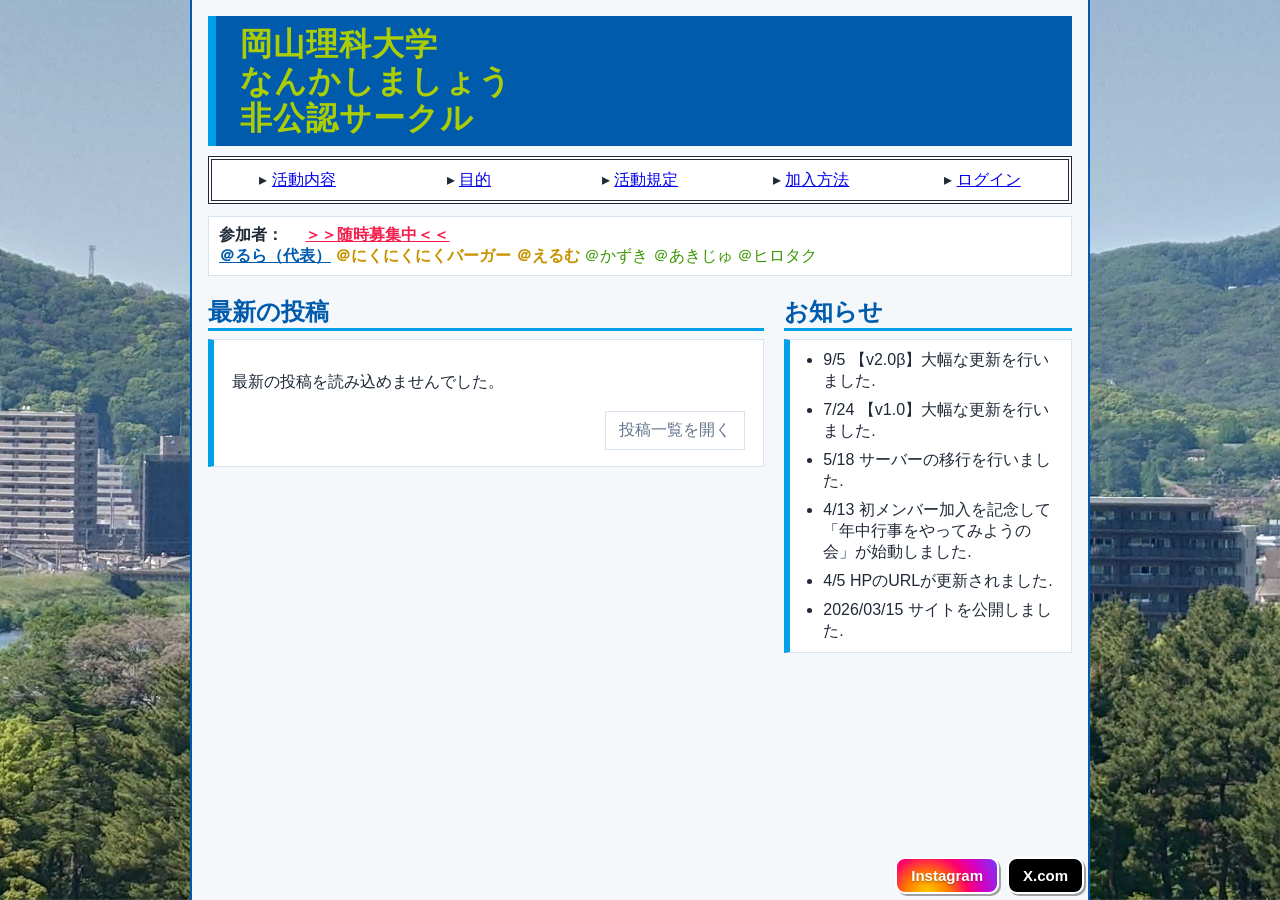
==== index.html @ 8752d9dc "v2.0" ====
<!DOCTYPE html>
<html lang="ja">
<head>
  <meta charset="UTF-8">

  <link rel="stylesheet" href="css/main.css">
  <link rel="canonical" href="https://ousmuc.motti-web.com/">

  <meta
    name="viewport"
    content="width=device-width, initial-scale=1.0"
  >

  <title>岡山理科大学なんかしましょうサークル(MUC)</title>

  <link
    rel="icon"
    href="./image/ogp.png"
    type="image/png"
  >

  <meta
    property="og:title"
    content="岡山理科大学なんかしましょうサークル(MUC)"
  >
  <meta
    property="og:description"
    content="MUCの公式HP"
  >
  <meta
    property="og:type"
    content="website"
  >
  <meta
    property="og:site_name"
    content="MUC"
  >
  <meta
    property="og:url"
    content="https://ousmuc.motti-web.com/"
  >
  <meta
    property="og:image"
    content="https://ousmuc.motti-web.com/image/ogp.png"
  >

  <meta
    name="twitter:card"
    content="summary_large_image"
  >
  <meta
    name="twitter:title"
    content="岡山理科大学なんかしましょうサークル(MUC)"
  >
  <meta
    name="twitter:description"
    content="MUCの公式HP"
  >
  <meta
    name="twitter:image"
    content="https://ousmuc.motti-web.com/image/ogp.png"
  >
</head>

<body class="loading">
  <div id="loading-screen">
    読み込み中...
  </div>

  <div class="site-wrapper">
    <div class="mbody">
      <h1>
        岡山理科大学<br>
        なんかしましょう<br>
        非公認サークル
      </h1>
    </div>

    <div class="under-title">
      <nav class="header-content">
        <ul class="header-menu">
          <li><a href="./pages/act_menu.php">活動内容</a></li>
          <li><a href="./pages/purpose.html">目的</a></li>
          <li><a href="./pages/regulations.html">活動規定</a></li>
          <li><a href="./pages/join.html">加入方法</a></li>
          <li><a href="./pages/login.php">ログイン</a></li>
        </ul>
      </nav>

      <div class="member-row">
        <b>参加者：</b>

        <a
          href="./pages/join.html"
          class="blink-link"
        >
          ＞＞随時募集中＜＜
        </a>

        <br>

        <a
          href="https://x.com/ous_nannkasy0"
          class="representative"
          target="_blank"
          rel="noopener noreferrer"
        >
          ＠るら（代表）
        </a>

        <span class="officer">
          ＠にくにくにくバーガー
        </span>

        <span class="officer">
          ＠えるむ
        </span>

        <span class="member">
          ＠かずき
        </span>

        <span class="member">
          ＠あきじゅ
        </span>

        <span class="member">
          ＠ヒロタク
        </span>
      </div>
    </div>

    <div class="home-panels">
      <section class="home-panel latest-post">
        <h2>最新の投稿</h2>

        <!-- APIから最新投稿を全文取得して、ここへ表示する -->
        <div id="latest-post-container">
          <div class="latest-post-card">
            <p>最新の投稿を読み込んでいます。</p>
          </div>
        </div>
      </section>

      <section class="home-panel home-news">
        <h2>お知らせ</h2>

        <div class="newsbox">
          <ul>
            <li>9/5 【v2.0β】大幅な更新を行いました.</li>
            <li>7/24 【v1.0】大幅な更新を行いました.</li>
            <li>5/18 サーバーの移行を行いました.</li>
            <li>4/13 初メンバー加入を記念して「年中行事をやってみようの会」が始動しました.</li>
            <li>4/5 HPのURLが更新されました.</li>
            <li>2026/03/15 サイトを公開しました.</li>
          </ul>
        </div>
      </section>
    </div>
  </div>

  <div class="link-wrapper">
    <a
      class="insta-link"
      href="https://www.instagram.com/ous_muc"
      target="_blank"
      rel="noopener noreferrer"
    >
      Instagram
    </a>

    <a
      class="x-link"
      href="https://x.com/ous_nannkasy0"
      target="_blank"
      rel="noopener noreferrer"
    >
      X.com
    </a>
  </div>

  <script>
    "use strict";

    /**
     * JavaScriptで文字列をHTMLへ埋め込む際に、
     * タグとして実行されない安全な文字列へ変換する。
     */
    function escapeHtml(value) {
      const element = document.createElement("div");
      element.textContent = String(value);

      return element.innerHTML;
    }

    /**
     * X公式スクリプトを読み込み、
     * 本文中のX投稿URLから作られた領域を埋め込み表示へ変換する。
     */
    function ensureXWidgets() {
      const existingScript =
        document.getElementById("twitter-wjs");

      if (existingScript) {
        renderXPosts();
        return;
      }

      const script = document.createElement("script");
      script.id = "twitter-wjs";
      script.src = "https://platform.x.com/widgets.js";
      script.async = true;
      script.onload = function () {
        renderXPosts();
      };

      document.head.appendChild(script);
    }

    function renderXPosts(attempt = 0) {
      if (
        !window.twttr ||
        !window.twttr.widgets ||
        !window.twttr.widgets.createTweet
      ) {
        if (attempt < 100) {
          window.setTimeout(function () {
            renderXPosts(attempt + 1);
          }, 100);
        }

        return;
      }

      const containers =
        document.querySelectorAll(
          ".x-post-embed[data-x-post-id]"
        );

      containers.forEach(function (container) {
        if (container.dataset.xLoaded === "true") {
          return;
        }

        container.dataset.xLoaded = "true";

        window.twttr.widgets.createTweet(
          container.dataset.xPostId,
          container,
          {
            align: "center",
            dnt: true,
            theme: "light",
            conversation: "none"
          }
        ).then(function (element) {
          if (!element) {
            container.dataset.xLoaded = "false";
            return;
          }

          const fallback =
            container.querySelector(
              ".x-embed-fallback"
            );

          if (fallback) {
            fallback.remove();
          }
        }).catch(function (error) {
          container.dataset.xLoaded = "false";

          console.error(
            "X投稿の埋め込みに失敗しました。",
            error
          );
        });
      });
    }

    /**
     * PHP APIから最新投稿を取得する。
     * 本文は省略せず、投稿内容を最初からすべて表示する。
     */
    async function loadLatestPost() {
      const container =
        document.getElementById(
          "latest-post-container"
        );

      try {
        const response = await fetch(
          "./api/latest_post.php",
          {
            headers: {
              "Accept": "application/json"
            },
            cache: "no-store"
          }
        );

        if (!response.ok) {
          throw new Error(
            "最新投稿の取得に失敗しました。"
          );
        }

        const data = await response.json();

        if (!data.post) {
          container.innerHTML = `
            <div class="latest-post-card">
              <p>投稿はまだありません。</p>

              <div class="latest-post-actions">
                <a
                  class="all-posts-link"
                  href="./pages/posts.php"
                >
                  他の投稿も確認する
                </a>
              </div>
            </div>
          `;

          return;
        }

        const post = data.post;
        const postId = Number(post.id);

        if (!Number.isInteger(postId)) {
          throw new Error(
            "投稿IDが正しくありません。"
          );
        }

        container.innerHTML = `
          <article class="latest-post-card">
            <h3>${escapeHtml(post.title)}</h3>

            <p class="latest-post-date">
              投稿日：${escapeHtml(post.created_at)}
            </p>

            <div class="latest-post-body">
              ${post.body_html}
            </div>

            ${post.attachments_html || ""}

            <div class="latest-post-actions">
              <a
                class="post-detail-link"
                href="./pages/post.php?id=${postId}"
              >
                個別ページを開く
              </a>

              <a
                class="all-posts-link"
                href="./pages/posts.php"
              >
                他の投稿も確認する
              </a>
            </div>
          </article>
        `;

        if (post.contains_x_post) {
          ensureXWidgets();
        }
      } catch (error) {
        console.error(error);

        container.innerHTML = `
          <div class="latest-post-card">
            <p>
              最新の投稿を読み込めませんでした。
            </p>

            <div class="latest-post-actions">
              <a
                class="all-posts-link"
                href="./pages/posts.php"
              >
                投稿一覧を開く
              </a>
            </div>
          </div>
        `;
      }
    }

    function finishLoading() {
      document.body.classList.remove("loading");
      document.body.classList.add("loaded");
    }

    if (document.readyState === "loading") {
      document.addEventListener(
        "DOMContentLoaded",
        function () {
          finishLoading();
          loadLatestPost();
        },
        { once: true }
      );
    } else {
      finishLoading();
      loadLatestPost();
    }

    // 外部通信が遅い場合も、ページ本体は必ず表示する。
    window.setTimeout(finishLoading, 3000);
  </script>
</body>
</html>
---- css/main.css ----
/* ===== MUC 共通スタイル ===== */
@import url("https://fonts.googleapis.com/css2?family=Noto+Sans+JP:wght@600;700&display=swap");

@font-face {
  font-family: "DOT";
  src: url("../font/DotGothic16-Regular.ttf") format("truetype");
}

:root {
  --site-width: 900px;
  --site-min-width: 320px;
  --blue: #005bac;
  --cyan: #00a0e9;
  --lime: #aacd05;
  --officer-yellow: #c79200;
  --text: #1f2937;
  --muted: #64748b;
  --page: #f4f8fb;
  --panel: #ffffff;
  --line: #d7e3ef;
  --line-blue: #b9d7ef;
  --danger: #c62828;
  --danger-light: #f41f4d;
  --post-title-font: "Noto Sans JP", "Hiragino Kaku Gothic ProN", "Yu Gothic", Meiryo, sans-serif;
}

html { overflow-y: scroll; }

body {
  min-height: 100vh;
  margin: 0;
  color: var(--text);
  font-family: "DOT", sans-serif;
  position: relative;
}

body::before {
  content: "";
  position: fixed;
  inset: 0;
  z-index: -1;
  background: url("../image/bg_image.jpg") center / cover no-repeat;
}

/* ===== 基本レイアウト ===== */
.site-wrapper {
  width: min(100%, var(--site-width));
  min-height: 100vh;
  margin: 0 auto;
  padding: 16px;
  box-sizing: border-box;
  background: var(--page);
  border-inline: 2px solid var(--blue);
}

.mbody {
  width: 100%;
  padding: 10px 24px;
  box-sizing: border-box;
  color: var(--lime);
  background: var(--blue);
  border-left: 8px solid var(--cyan);
}

.mbody h1 {
  margin: 0;
  font-family: "Yu Gothic", "Hiragino Kaku Gothic ProN", sans-serif;
  font-weight: 700;
  letter-spacing: 1px;
  line-height: 1.15;
}

/* ===== 読み込み画面 ===== */
#loading-screen {
  position: fixed;
  inset: 0;
  z-index: 9999;
  display: flex;
  align-items: center;
  justify-content: center;
  color: var(--blue);
  background: var(--page);
  font-size: 24px;
}

body.loaded #loading-screen {
  opacity: 0;
  visibility: hidden;
  transition: opacity 0.4s ease, visibility 0.4s ease;
}

/* ===== ナビゲーション ===== */
.header-content {
  width: 100%;
  margin-top: 10px;
  box-sizing: border-box;
  background: var(--panel);
  border: 4px double;
}

.header-menu {
  display: grid;
  grid-template-columns: repeat(auto-fit, minmax(105px, 1fr));
  align-items: center;
  margin: 0;
  padding: 6px 0;
  list-style: none;
}

.header-menu li {
  min-width: 0;
  margin: 0;
  padding: 4px 6px;
  text-align: center;
  white-space: nowrap;
}

.header-menu li::before { content: "▸ "; }

.header-menu a {
  display: inline-block;
  line-height: 1.2;
  white-space: nowrap;
}

/* ===== 参加者欄 ===== */
.member-row {
  width: 100%;
  margin-top: 12px;
  padding: 8px 10px;
  box-sizing: border-box;
  background: var(--panel);
  border: 1px solid var(--line);
}

.member-row b { margin-right: 8px; }

.representative,
.officer,
.member { display: inline-block; }

.representative {
  color: var(--blue);
  font-weight: 700;
}

.officer {
  color: var(--officer-yellow);
  font-weight: 700;
}

.member { color: #3a9700; }

@keyframes blink {
  50% { opacity: 0.35; }
}

.blink-link {
  margin-left: 10px;
  color: var(--danger-light);
  font-weight: 700;
  animation: blink 1.2s infinite;
}

/* ===== お知らせ・本文枠 ===== */
.top-news {
  display: flex;
  align-items: flex-start;
  flex-wrap: wrap;
  gap: 30px;
}

.news {
  flex: 1;
  max-width: 360px;
}

.news h2,
.login-area h2,
.post-create-area h2,
.public-post h2 {
  margin-bottom: 6px;
  color: var(--blue);
  border-bottom: 3px solid var(--cyan);
}

.newsbox,
.sentence,
.admin-post-card {
  box-sizing: border-box;
  background: var(--panel);
  border: 1px solid var(--line);
  border-left: 6px solid var(--cyan);
}

.newsbox {
  max-height: 160px;
  margin-top: 0;
  padding: 10px;
  overflow-y: auto;
}

.sentence {
  display: block;
  margin-top: 8px;
  padding: 10px 14px;
  font-style: normal;
}

details {
  width: 100%;
  margin-top: 14px;
}

details summary {
  padding: 8px 12px;
  box-sizing: border-box;
  color: #ffffff;
  background: var(--blue);
  border-left: 8px solid var(--cyan);
  font-size: 20px;
  font-weight: 700;
  cursor: pointer;
}

details p,
details li,
details a {
  font-size: 16px;
  font-weight: 400;
}

.small { font-size: 12px; }
.normal { font-size: 16px; }
.big { font-size: 24px; }

/* ===== 画面右下リンク ===== */
.fixed-wrapper,
.link-wrapper {
  position: fixed;
  left: 50%;
  bottom: calc(6px + env(safe-area-inset-bottom));
  z-index: 1000;
  display: flex;
  justify-content: flex-end;
  gap: 8px;
  width: min(100%, var(--site-width));
  padding-inline: 6px;
  box-sizing: border-box;
  transform: translateX(-50%);
  pointer-events: none;
}

.x-link,
.insta-link {
  padding: 8px 14px;
  border-radius: 10px;
  font-family: "Yu Gothic", "Hiragino Kaku Gothic ProN", sans-serif;
  font-size: 15px;
  font-weight: 700;
  text-decoration: none;
  box-shadow: 2px 2px 0 rgb(0 0 0 / 35%);
  pointer-events: auto;
}

.x-link {
  color: #ffffff;
  background: #000000;
  border: 2px solid #ffffff;
}

.insta-link {
  color: #ffffff;
  background:
    radial-gradient(
      circle at 30% 110%,
      #ffd600 0%,
      #ff7a00 28%,
      #ff0169 52%,
      #d300c5 72%,
      #7638fa 100%
    );
  border: 2px solid #ffffff;
  text-shadow: 0 1px 2px rgb(0 0 0 / 35%);
}

.insta-link:hover {
  filter: brightness(1.08);
}

/* ===== ログイン・入力欄 ===== */
.login-area {
  width: 100%;
  max-width: 520px;
  margin: 20px auto 0;
}

.login-form {
  width: 100%;
  margin-top: 18px;
}

.login-field,
.admin-form-field {
  width: 100%;
  margin-bottom: 18px;
}

.login-field label,
.admin-form-field label {
  display: block;
  margin-bottom: 6px;
  color: var(--blue);
  font-size: 16px;
  font-weight: 700;
}

.login-field input,
.admin-form-field input,
.admin-form-field textarea {
  display: block;
  width: 100%;
  padding: 10px 12px;
  box-sizing: border-box;
  color: var(--text);
  background: var(--panel);
  border: 2px solid var(--line-blue);
  border-radius: 3px;
  font-family: "DOT", sans-serif;
  font-size: 16px;
}

.admin-attachment-field input[type="file"] {
  padding: 8px;
  cursor: pointer;
}

.upload-help {
  margin: 7px 0 0;
  color: var(--muted);
  font-size: 13px;
  line-height: 1.6;
}

.login-field input:focus,
.admin-form-field input:focus,
.admin-form-field textarea:focus {
  border-color: var(--cyan);
  outline: 2px solid rgb(0 160 233 / 20%);
}

.admin-form-field textarea {
  min-height: 240px;
  line-height: 1.7;
  resize: vertical;
}

.post-rich-editor.ql-container {
  min-height: 280px;
  color: var(--text);
  background: var(--panel);
  border-color: var(--line-blue);
  font-family: "Yu Gothic", "Hiragino Kaku Gothic ProN", Meiryo, sans-serif;
  font-size: 16px;
}

.post-rich-editor .ql-editor {
  min-height: 280px;
  line-height: 1.75;
}

.post-rich-editor .ql-editor:not(.ql-blank)::before {
  display: none !important;
  content: none !important;
}

.post-rich-editor .ql-editor img {
  display: block;
  max-width: min(100%, 720px);
  max-height: 560px;
  margin: 14px auto;
  object-fit: contain;
}

.admin-post-form .ql-toolbar.ql-snow {
  background: #f8fbfe;
  border-color: var(--line-blue);
}

.admin-post-form .ql-toolbar.ql-snow + .ql-container.ql-snow {
  border-top: 0;
}

.rich-editor-fallback-hidden {
  display: none !important;
}

.inline-image-file-input {
  display: none !important;
}

.rich-editor-help { display: none; }
.rich-editor-help.is-active { display: block; }

.post-type-field {
  min-width: 0;
  padding: 0;
  border: 0;
}

.post-type-field legend {
  margin-bottom: 7px;
  color: var(--blue);
  font-size: 16px;
  font-weight: 700;
}

.post-type-options {
  display: grid;
  grid-template-columns: repeat(2, minmax(0, 1fr));
  gap: 10px;
}

.post-type-option {
  display: flex;
  align-items: flex-start;
  gap: 9px;
  padding: 11px 12px;
  box-sizing: border-box;
  background: var(--panel);
  border: 1px solid var(--line-blue);
  cursor: pointer;
}

.post-type-option:focus-within {
  border-color: var(--cyan);
  outline: 2px solid rgb(0 160 233 / 20%);
}

.post-type-option:has(input:checked) {
  background: #eef8ff;
  border-color: var(--cyan);
}

.post-type-option input[type="radio"] {
  display: inline-block;
  flex: 0 0 auto;
  width: auto;
  margin: 4px 0 0;
  padding: 0;
  border: 0;
  outline: none;
}

.post-type-option span,
.post-type-option small {
  display: block;
}

.post-type-option small {
  margin-top: 3px;
  color: var(--muted);
  font-size: 12px;
}

.login-error {
  padding: 8px 12px;
  box-sizing: border-box;
  color: #b00020;
  background: #fff0f3;
  border: 1px solid var(--danger-light);
  border-left: 6px solid var(--danger-light);
}

/* ===== 共通ボタン ===== */
.login-button,
.post-submit-button,
.delete-button,
.logout-button {
  border: 0;
  font-family: "DOT", sans-serif;
  font-weight: 700;
  cursor: pointer;
}

.login-button,
.post-submit-button {
  display: block;
  width: 100%;
  padding: 11px 16px;
  color: #ffffff;
  background: var(--blue);
  border-left: 8px solid var(--cyan);
  font-size: 18px;
}

.login-button:hover,
.post-submit-button:hover { background: #004a8f; }

.login-button:active,
.post-submit-button:active { transform: translateY(1px); }

/* ===== 管理画面・投稿管理 ===== */
.admin-menu { max-height: none; }

.admin-menu ul {
  margin: 0;
  padding-left: 24px;
}

.admin-menu li { margin: 10px 0; }

.admin-menu a {
  color: var(--blue);
  font-size: 16px;
  font-weight: 700;
}

.post-management,
.post-create-area {
  width: 100%;
  margin-top: 20px;
}

.post-management-title {
  display: flex;
  align-items: center;
  justify-content: space-between;
  gap: 12px;
  border-bottom: 3px solid var(--cyan);
}

.post-management-title h2,
.post-create-area h2 {
  margin: 0 0 6px;
  color: var(--blue);
}

.admin-link-button,
.share-button {
  display: inline-block;
  padding: 8px 13px;
  font-weight: 700;
  text-decoration: none;
}

.admin-link-button {
  margin-bottom: 5px;
  color: var(--blue);
  background: var(--panel);
  border: 1px solid var(--line-blue);
  border-left: 4px solid var(--cyan);
}

.admin-link-button:hover,
.admin-link-button:focus-visible {
  background: #e8f7ff;
  outline: none;
}

.admin-post-card {
  margin-top: 14px;
  padding: 12px 14px;
}

.admin-post-card h3 {
  margin: 0 0 6px;
  color: var(--blue);
  font-size: 21px;
}

.content-type-badge {
  display: inline-block;
  margin: 0 0 7px;
  padding: 3px 8px;
  color: var(--blue);
  background: #eef8ff;
  border: 1px solid var(--line-blue);
  font-family: var(--post-title-font);
  font-size: 12px;
  font-weight: 700;
  line-height: 1.3;
}

.content-type-activity {
  color: #376300;
  background: #f5fadf;
  border-color: #cbdc7f;
}

.admin-post-attachments,
.post-attachment-indicator {
  margin: 10px 0 0;
  color: var(--muted);
  font-size: 13px;
}

.admin-post-date {
  margin: 0 0 12px;
  color: var(--muted);
  font-size: 12px;
}

.admin-post-body {
  padding: 10px;
  background: var(--page);
  border: 1px solid var(--line);
  line-height: 1.7;
}

.admin-post-public-link { margin: 12px 0 0; }

.delete-post-form {
  margin-top: 12px;
  text-align: right;
}

.delete-button {
  padding: 8px 14px;
  color: #ffffff;
  background: var(--danger);
  border-left: 6px solid var(--danger-light);
  font-size: 15px;
}

.delete-button:hover { background: #a61f1f; }

.admin-success {
  margin-top: 14px;
  padding: 10px 12px;
  color: #236600;
  background: #efffe8;
  border: 1px solid #8dcc69;
  border-left: 6px solid #3a9700;
}

.admin-post-form { width: 100%; }

.admin-logout-area {
  margin-top: 30px;
  padding-bottom: 70px;
  text-align: right;
}

.logout-button {
  padding: 8px 16px;
  color: #ffffff;
  background: #4b5563;
  border-left: 6px solid #94a3b8;
  font-size: 15px;
}

.logout-button:hover { background: #374151; }

/* ===== 公開投稿・X埋め込み ===== */
.public-post {
  width: 100%;
  margin-top: 20px;
}

.post-content {
  line-height: 1.7;
  overflow-wrap: anywhere;
}

.rich-post-body > :first-child { margin-top: 0; }
.rich-post-body > :last-child { margin-bottom: 0; }

.rich-post-body p,
.rich-post-body ul,
.rich-post-body ol,
.rich-post-body blockquote,
.rich-post-body h2,
.rich-post-body h3 {
  margin-top: 0.8em;
  margin-bottom: 0.8em;
}

.rich-post-body h2,
.rich-post-body h3 {
  color: var(--blue);
  font-family: var(--post-title-font);
  line-height: 1.45;
}

.rich-post-body h2 {
  padding-bottom: 4px;
  border-bottom: 2px solid var(--line-blue);
  font-size: 1.45em;
}

.rich-post-body h3 { font-size: 1.2em; }

.rich-post-body blockquote {
  padding: 8px 12px;
  color: #475569;
  background: #f6f9fc;
  border-left: 4px solid var(--line-blue);
}

.rich-post-body s { text-decoration-thickness: 2px; }

.rich-size-small { font-size: 0.8em; }
.rich-size-large { font-size: 1.3em; }
.rich-size-huge { font-size: 1.7em; }

.rich-align-center { text-align: center; }
.rich-align-right { text-align: right; }
.rich-align-justify { text-align: justify; }
.rich-indent-1 { margin-left: 2em; }
.rich-indent-2 { margin-left: 4em; }
.rich-indent-3 { margin-left: 6em; }
.rich-indent-4 { margin-left: 8em; }

.rich-media-line { margin: 18px 0; }

.rich-inline-image {
  margin: 0;
  text-align: center;
}

.rich-inline-image a {
  display: inline-block;
  max-width: 100%;
}

.rich-inline-image img {
  display: block;
  width: auto;
  max-width: 100%;
  max-height: 680px;
  background: #f8fafc;
  object-fit: contain;
}

.post-attachments {
  display: grid;
  grid-template-columns: repeat(auto-fit, minmax(min(100%, 220px), 1fr));
  gap: 12px;
  width: 100%;
  margin-top: 16px;
}

.post-attachment {
  min-width: 0;
  margin: 0;
  padding: 4px;
  box-sizing: border-box;
  background: var(--panel);
  border: 1px solid var(--line);
}

.post-attachment-image a {
  display: block;
}

.post-attachment img,
.post-attachment video {
  display: block;
  width: 100%;
  max-height: 560px;
  background: #0f172a;
  object-fit: contain;
}

.post-attachment-video {
  grid-column: 1 / -1;
}

.public-post h2,
.post-list-card h2,
.latest-post-card h3,
.admin-post-card h3 {
  font-family: var(--post-title-font);
  font-weight: 700;
  letter-spacing: 0.04em;
}

.x-post-wrapper {
  display: flex;
  justify-content: center;
  width: 100%;
  margin: 18px 0;
  overflow: hidden;
}

.x-post-embed {
  width: min(100%, 550px);
  min-width: 0;
  margin-inline: auto;
}

.x-post-embed iframe,
.x-post-embed .twitter-tweet,
.x-post-embed twitter-widget {
  width: 100% !important;
  max-width: 550px !important;
  margin-inline: auto !important;
}

.x-embed-fallback {
  margin: 0;
  padding: 12px;
  text-align: center;
  background: var(--page);
  border: 1px solid var(--line-blue);
}

.share-button {
  color: #ffffff;
  background: #000000;
  border: 2px solid #ffffff;
  border-radius: 8px;
  box-shadow: 2px 2px 0 rgb(0 0 0 / 35%);
}

.share-button:hover { opacity: 0.8; }

/* ===== 活動内容・企画一覧 ===== */
.activity-project-section {
  width: 100%;
  margin-top: 24px;
  padding-top: 4px;
}

.activity-section-title {
  display: flex;
  align-items: baseline;
  justify-content: space-between;
  gap: 14px;
  border-bottom: 3px solid var(--cyan);
}

.activity-section-title h2 {
  margin: 0 0 6px;
  color: var(--blue);
  font-family: var(--post-title-font);
}

.activity-section-title p {
  margin: 0 0 7px;
  color: var(--muted);
  font-size: 12px;
}

.activity-empty-state p {
  margin: 0;
}

.activity-project-card > summary {
  display: flex;
  align-items: center;
  justify-content: space-between;
  gap: 16px;
  font-family: var(--post-title-font);
}

.activity-project-card > summary time {
  flex: 0 0 auto;
  font-family: "DOT", sans-serif;
  font-size: 12px;
  font-weight: 400;
  opacity: 0.85;
}

.activity-project-content {
  margin-top: 0;
}

.activity-project-actions {
  margin: 16px 0 0;
  text-align: right;
}

/* ===== スマホ ===== */
@media (max-width: 500px) {
  .site-wrapper {
    width: 100%;
    padding: 10px;
    border-inline: 0;
  }

  .top-news { gap: 12px; }
  .newsbox { max-height: 500px; }

  .post-management-title {
    align-items: stretch;
    flex-direction: column;
  }

  .admin-link-button,
  .delete-button {
    width: 100%;
    box-sizing: border-box;
    text-align: center;
  }

  .link-wrapper { gap: 5px; }

  .x-link,
  .insta-link {
    padding: 7px 10px;
    font-size: 13px;
  }

  .x-post-embed { width: 100%; }

  .post-type-options {
    grid-template-columns: 1fr;
  }

  .activity-section-title,
  .activity-project-card > summary {
    align-items: flex-start;
    flex-direction: column;
    gap: 3px;
  }

  .activity-project-actions .post-detail-link {
    width: 100%;
    text-align: center;
  }
}


/* ===== ホーム：最新投稿とお知らせ ===== */
.home-panels {
  display: grid;
  grid-template-columns: minmax(0, 1.45fr) minmax(230px, 0.75fr);
  align-items: start;
  gap: 20px;
  margin-top: 20px;
}

.home-panel {
  min-width: 0;
}

.home-panel > h2 {
  margin: 0 0 8px;
  color: var(--blue);
  border-bottom: 3px solid var(--cyan);
  font-family: "Yu Gothic", "Hiragino Kaku Gothic ProN", Meiryo, sans-serif;
}

.latest-post-card {
  min-width: 0;
  padding: 16px 18px;
  box-sizing: border-box;
  background: var(--panel);
  border: 1px solid var(--line);
  border-left: 6px solid var(--cyan);
}

.latest-post-card h3 {
  margin: 0 0 6px;
  color: var(--blue);
  font-size: 22px;
  overflow-wrap: anywhere;
}

.latest-post-date {
  margin: 0 0 14px;
  color: var(--muted);
  font-size: 12px;
}

.latest-post-body {
  line-height: 1.8;
  overflow-wrap: anywhere;
}

.latest-post-actions {
  display: flex;
  align-items: center;
  justify-content: flex-end;
  flex-wrap: wrap;
  gap: 10px;
  margin-top: 18px;
}

.post-detail-link,
.all-posts-link {
  display: inline-block;
  padding: 8px 13px;
  box-sizing: border-box;
  font-weight: 700;
  text-decoration: none;
}

.post-detail-link {
  color: var(--blue);
  background: var(--panel);
  border: 1px solid var(--line-blue);
}

.all-posts-link {
  color: var(--muted);
  background: var(--panel);
  border: 1px solid var(--line);
  font-weight: 400;
}

.all-posts-link:hover,
.all-posts-link:focus-visible {
  color: var(--blue);
  background: #f0f9ff;
  border-color: var(--line-blue);
  outline: none;
}

.home-news .newsbox {
  max-height: 330px;
}

.home-news .newsbox ul {
  margin-block: 0;
  padding-left: 23px;
}

.home-news .newsbox li {
  overflow-wrap: anywhere;
}

.home-news .newsbox li + li {
  margin-top: 8px;
}

/* 画像や外部埋め込みが親要素を突き抜けないようにする */
img,
video,
iframe {
  max-width: 100%;
}

@media (max-width: 760px) {
  .home-panels {
    grid-template-columns: 1fr;
  }

  .home-news {
    order: 2;
  }

  .home-news .newsbox {
    max-height: 240px;
  }
}

@media (max-width: 500px) {
  .latest-post-card {
    padding: 13px 12px;
  }

  .latest-post-actions {
    align-items: stretch;
    flex-direction: column;
  }

  .post-detail-link,
  .all-posts-link {
    width: 100%;
    text-align: center;
  }
}
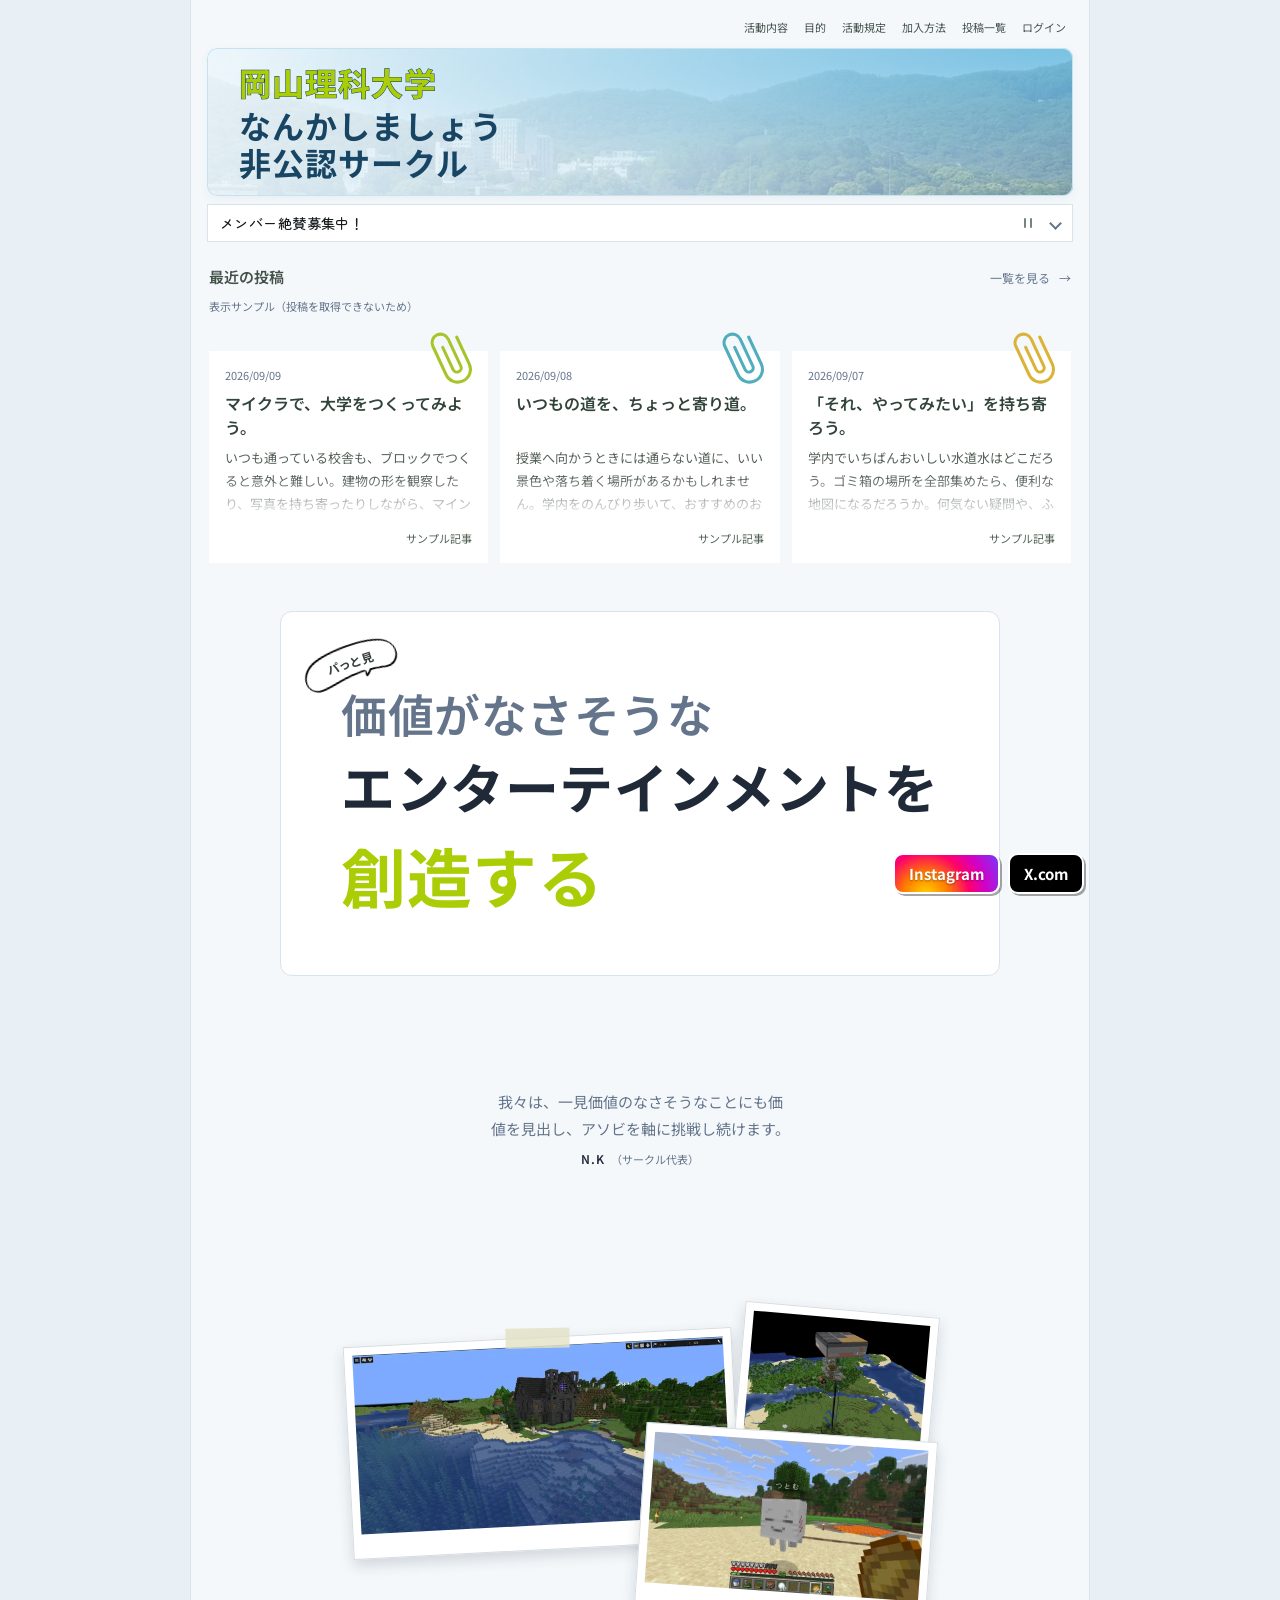
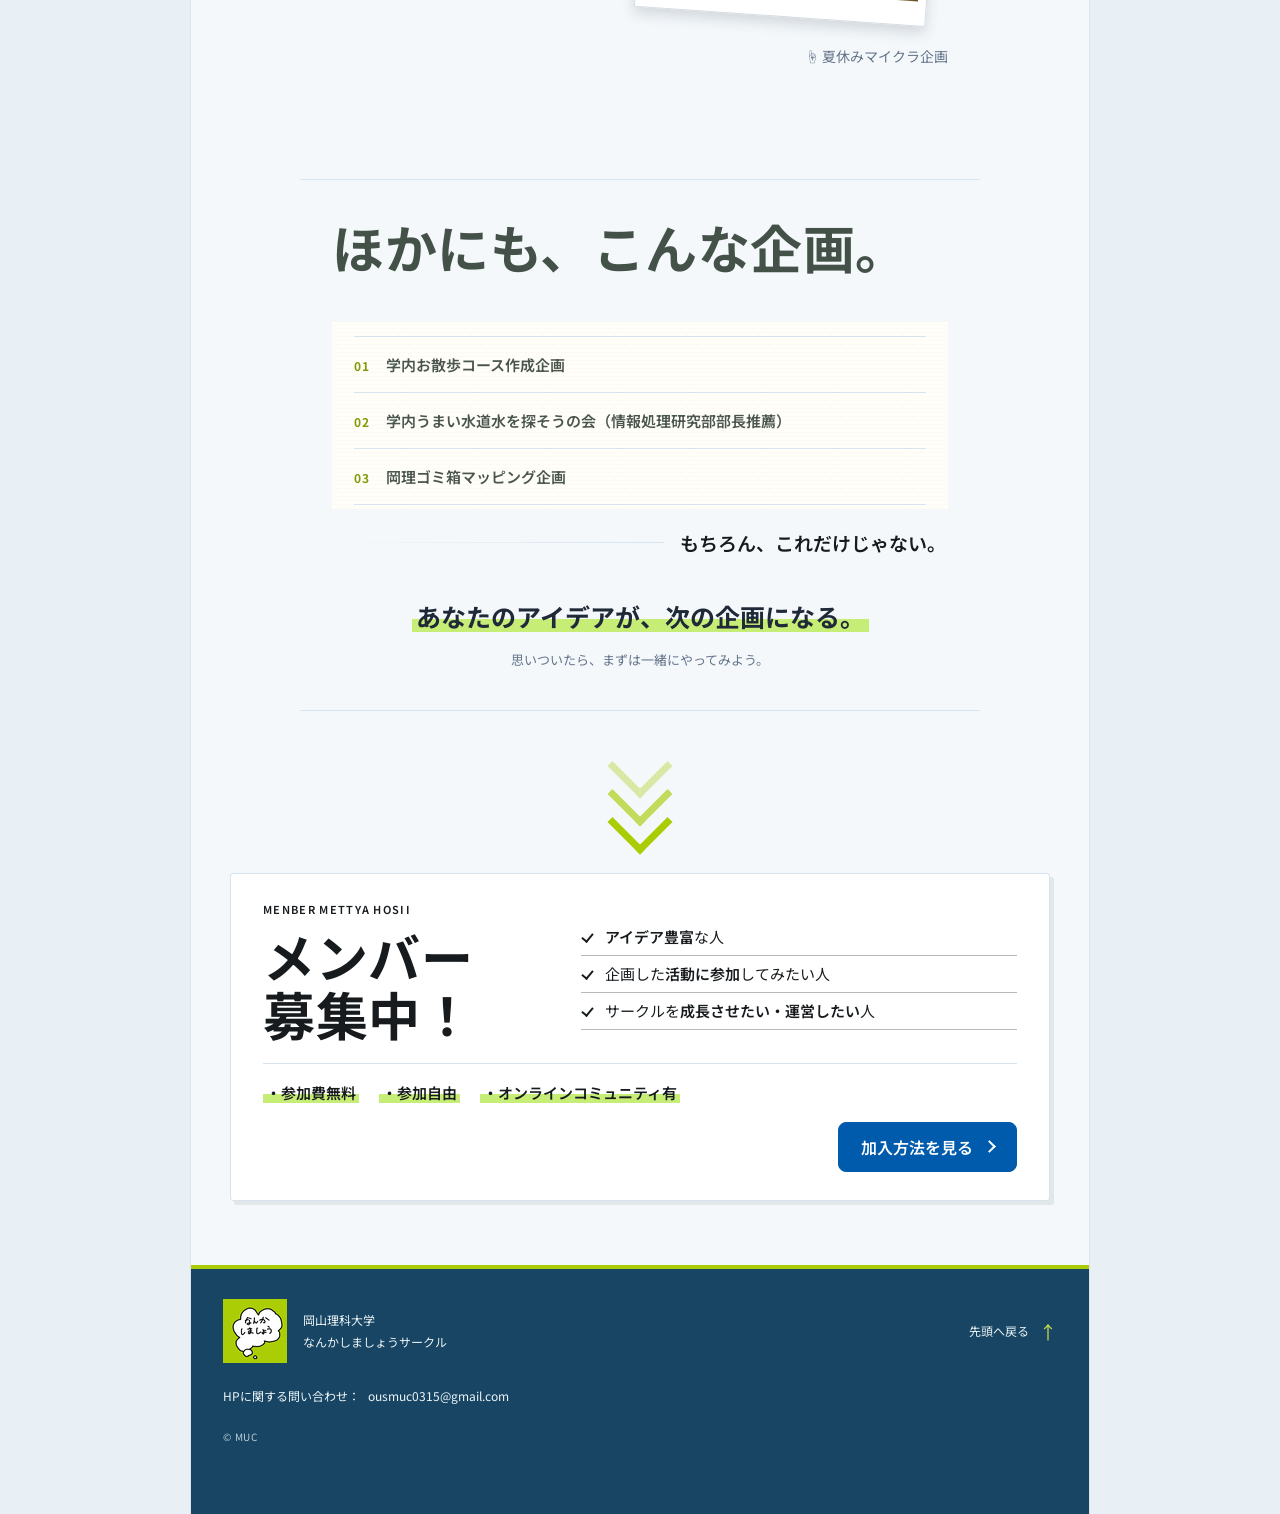
==== commit d3b22ea1: "Restore homepage design and harden admin features" ====
--- a/index.html
+++ b/index.html
@@ -2,8 +2,11 @@
 <html lang="ja">
 <head>
   <meta charset="UTF-8">
-
-  <link rel="stylesheet" href="css/main.css">
+  <link rel="preconnect" href="https://fonts.googleapis.com">
+  <link rel="preconnect" href="https://fonts.gstatic.com" crossorigin>
+  <link rel="stylesheet" href="https://fonts.googleapis.com/css2?family=Noto+Sans+JP:wght@400;600;700&amp;family=Zen+Maru+Gothic:wght@400;500&amp;display=swap">
+
+  <link rel="stylesheet" href="css/main.css?v=20260909-60">
   <link rel="canonical" href="https://ousmuc.motti-web.com/">
 
   <meta
@@ -15,7 +18,7 @@
 
   <link
     rel="icon"
-    href="./image/ogp.png"
+    href="./image/favicon.png"
     type="image/png"
   >
 
@@ -60,103 +63,253 @@
     name="twitter:image"
     content="https://ousmuc.motti-web.com/image/ogp.png"
   >
+  <script src="scripts/navigation.js?v=20260906-2" defer></script>
+  <script src="scripts/news-rotator.js?v=20260908-3" defer></script>
 </head>
 
-<body class="loading">
-  <div id="loading-screen">
-    読み込み中...
-  </div>
-
-  <div class="site-wrapper">
-    <div class="mbody">
-      <h1>
-        岡山理科大学<br>
-        なんかしましょう<br>
-        非公認サークル
-      </h1>
+<body>
+  <div class="site-wrapper home-page" id="page-top">
+    <header class="site-header home-site-header">
+      <details class="site-navigation" open>
+        <summary class="site-menu-toggle" aria-label="メニュー">
+          <span class="site-menu-icon" aria-hidden="true"></span>
+        </summary>
+        <nav class="header-content" aria-label="メインメニュー">
+          <ul class="header-menu">
+            <li><a href="./pages/act_menu.php">活動内容</a></li>
+            <li><a href="./pages/purpose.html">目的</a></li>
+            <li><a href="./pages/regulations.html">活動規定</a></li>
+            <li><a href="./pages/join.html">加入方法</a></li>
+            <li><a href="./pages/posts.php">投稿一覧</a></li>
+            <li><a href="./pages/login.php">ログイン</a></li>
+          </ul>
+        </nav>
+      </details>
+      <div class="mbody">
+        <h1>
+          <span class="home-title-university">岡山理科大学</span><br>
+          なんかしましょう<br>
+          非公認サークル
+        </h1>
+      </div>
+    </header>
+
+    <details class="home-news">
+      <summary>
+        <span class="home-news-viewport">
+          <span class="home-news-slide home-news-slide-latest">
+            <span class="home-news-label">お知らせ</span>
+            <span class="home-news-latest">最新のお知らせを見る</span>
+          </span>
+          <span class="home-news-slide home-news-slide-recruitment" aria-hidden="true" hidden>
+            <a class="home-news-recruitment" href="./pages/join.html" tabindex="-1">メンバー絶賛募集中！</a>
+          </span>
+        </span>
+        <button class="home-news-pause" type="button" aria-label="自動切り替えを停止" aria-pressed="false" hidden>
+          <span aria-hidden="true"></span>
+        </button>
+      </summary>
+      <div class="newsbox">
+        <ul>
+          <!-- お知らせは新しいものを先頭に追加。閉じた欄には、この最初の1件が自動で表示されます。 -->
+          <li><time datetime="2026-09-05">9/5</time> <span>【v2.0β】大幅な更新を行いました.</span></li>
+          <li>7/24 【v1.0】大幅な更新を行いました.</li>
+          <li>5/18 サーバーの移行を行いました.</li>
+          <li>4/13 初メンバー加入を記念して「年中行事をやってみようの会」が始動しました.</li>
+          <li>4/5 HPのURLが更新されました.</li>
+          <li>2026/03/15 サイトを公開しました.</li>
+        </ul>
+      </div>
+    </details>
+
+    <section class="home-recent-posts" aria-labelledby="recent-posts-title">
+      <div class="home-recent-posts-heading">
+        <h2 id="recent-posts-title">最近の投稿</h2>
+        <a href="./pages/posts.php">一覧を見る <span aria-hidden="true">→</span></a>
+      </div>
+      <p class="home-posts-status" id="recent-posts-status" role="status">
+        表示サンプル
+      </p>
+      <ul class="home-posts-track" id="recent-post-previews" aria-label="最近の投稿" data-sample-posts="true">
+        <li class="home-post-card">
+          <article class="home-post-link">
+            <time datetime="2026-09-09">2026/09/09</time>
+            <h3>マイクラで、大学をつくってみよう。</h3>
+            <p class="home-post-excerpt">いつも通っている校舎も、ブロックでつくると意外と難しい。建物の形を観察したり、写真を持ち寄ったりしながら、マインクラフトの中に私たちのキャンパスを再現していく企画です。建築が得意な人も、ちょっと覗いてみたい人も、一緒に遊びながら少しずつ形にしていきましょう。</p>
+            <span class="home-post-more">サンプル記事</span>
+          </article>
+        </li>
+        <li class="home-post-card">
+          <article class="home-post-link">
+            <time datetime="2026-09-08">2026/09/08</time>
+            <h3>いつもの道を、ちょっと寄り道。</h3>
+            <p class="home-post-excerpt">授業へ向かうときには通らない道に、いい景色や落ち着く場所があるかもしれません。学内をのんびり歩いて、おすすめのお散歩コースを考える企画です。木陰のベンチ、眺めのいい階段、気になる小道。見つけた場所を地図に書き込んで、自分たちなりの大学案内をつくってみませんか。</p>
+            <span class="home-post-more">サンプル記事</span>
+          </article>
+        </li>
+        <li class="home-post-card">
+          <article class="home-post-link">
+            <time datetime="2026-09-07">2026/09/07</time>
+            <h3>「それ、やってみたい」を持ち寄ろう。</h3>
+            <p class="home-post-excerpt">学内でいちばんおいしい水道水はどこだろう。ゴミ箱の場所を全部集めたら、便利な地図になるだろうか。何気ない疑問や、ふと思いついた遊びが、次の企画の始まりです。まだまとまっていないアイデアでも大歓迎。雑談しながら、面白そうなことを一緒に形にしていきましょう。</p>
+            <span class="home-post-more">サンプル記事</span>
+          </article>
+        </li>
+      </ul>
+    </section>
+
+    <div class="home-catchcopy">
+      <div class="home-catchcopy-main">
+        <p class="home-catchcopy-text">
+          <span class="home-catchcopy-intro"><span class="home-catchcopy-note">パっと見</span>価値がなさそうな</span>
+          <span>エンターテインメントを</span>
+          <span class="home-catchcopy-ending"><strong>創造する</strong></span>
+        </p>
+      </div>
+
+      <figure class="home-message">
+        <blockquote class="home-message-quote">
+          <p>我々は、一見価値のなさそうなことにも価値を見出し、アソビを軸に挑戦し続けます。</p>
+        </blockquote>
+        <figcaption class="home-message-author">
+          <strong>N.K</strong>
+          <span>（サークル代表）</span>
+        </figcaption>
+      </figure>
     </div>
 
-    <div class="under-title">
-      <nav class="header-content">
-        <ul class="header-menu">
-          <li><a href="./pages/act_menu.php">活動内容</a></li>
-          <li><a href="./pages/purpose.html">目的</a></li>
-          <li><a href="./pages/regulations.html">活動規定</a></li>
-          <li><a href="./pages/join.html">加入方法</a></li>
-          <li><a href="./pages/login.php">ログイン</a></li>
-        </ul>
-      </nav>
-
-      <div class="member-row">
-        <b>参加者：</b>
-
-        <a
-          href="./pages/join.html"
-          class="blink-link"
-        >
-          ＞＞随時募集中＜＜
-        </a>
-
-        <br>
-
-        <a
-          href="https://x.com/ous_nannkasy0"
-          class="representative"
-          target="_blank"
-          rel="noopener noreferrer"
-        >
-          ＠るら（代表）
-        </a>
-
-        <span class="officer">
-          ＠にくにくにくバーガー
-        </span>
-
-        <span class="officer">
-          ＠えるむ
-        </span>
-
-        <span class="member">
-          ＠かずき
-        </span>
-
-        <span class="member">
-          ＠あきじゅ
-        </span>
-
-        <span class="member">
-          ＠ヒロタク
-        </span>
-      </div>
+    <section class="home-activity" aria-labelledby="minecraft-title">
+      <figure class="minecraft-album">
+        <div class="minecraft-collage">
+          <a
+            class="minecraft-photo minecraft-photo-main"
+            href="./image/minecraft/image1.png"
+            target="_blank"
+            rel="noopener noreferrer"
+            aria-label="海辺の建物の写真を原寸で開く（新しいタブ）"
+          >
+            <picture>
+              <source
+                type="image/webp"
+                srcset="./image/minecraft/image1-640.webp 640w, ./image/minecraft/image1-1120.webp 1120w"
+                sizes="(max-width: 600px) 88vw, (max-width: 900px) 62vw, 540px"
+              >
+              <img
+                src="./image/minecraft/image1-1120.jpg"
+                width="2556"
+                height="1230"
+                alt="マイクラの海辺に建つ、黒い石の大きな建物"
+                loading="lazy"
+                decoding="async"
+              >
+            </picture>
+          </a>
+
+          <a
+            class="minecraft-photo minecraft-photo-tower"
+            href="./image/minecraft/image2.png"
+            target="_blank"
+            rel="noopener noreferrer"
+            aria-label="高い建築物の写真を原寸で開く（新しいタブ）"
+          >
+            <picture>
+              <source
+                type="image/webp"
+                srcset="./image/minecraft/image2-640.webp 640w, ./image/minecraft/image2-1120.webp 1120w"
+                sizes="(max-width: 600px) 38vw, (max-width: 900px) 31vw, 270px"
+              >
+              <img
+                src="./image/minecraft/image2-1120.jpg"
+                width="1167"
+                height="1050"
+                alt="マイクラの地形を見下ろす、高く伸びた大きな建築物"
+                loading="lazy"
+                decoding="async"
+              >
+            </picture>
+          </a>
+
+          <a
+            class="minecraft-photo minecraft-photo-friend"
+            href="./image/minecraft/image0.png"
+            target="_blank"
+            rel="noopener noreferrer"
+            aria-label="つとむの写真を原寸で開く（新しいタブ）"
+          >
+            <picture>
+              <source
+                type="image/webp"
+                srcset="./image/minecraft/image0-640.webp 640w, ./image/minecraft/image0-1120.webp 1120w"
+                sizes="(max-width: 600px) 60vw, (max-width: 900px) 46vw, 400px"
+              >
+              <img
+                src="./image/minecraft/image0-1120.jpg"
+                width="1920"
+                height="1057"
+                alt="マイクラで「つとむ」と名付けられた白いキャラクター"
+                loading="lazy"
+                decoding="async"
+              >
+            </picture>
+          </a>
+        </div>
+        <figcaption class="minecraft-caption">
+          <h2 id="minecraft-title"><span aria-hidden="true">☝</span> 夏休みマイクラ企画</h2>
+        </figcaption>
+      </figure>
+    </section>
+
+    <section class="home-other-projects" aria-labelledby="other-projects-title">
+      <h2 id="other-projects-title">ほかにも、こんな企画。</h2>
+      <ul>
+        <li><strong>学内お散歩コース作成企画</strong></li>
+        <li><strong>学内うまい水道水を探そうの会（情報処理研究部部長推薦）</strong></li>
+        <li><strong>岡理ゴミ箱マッピング企画</strong></li>
+      </ul>
+      <p class="home-other-projects-more">もちろん、これだけじゃない。</p>
+      <p class="home-other-projects-closing">
+        <strong>あなたのアイデアが、次の企画になる。</strong>
+        <span>思いついたら、まずは一緒にやってみよう。</span>
+      </p>
+    </section>
+
+    <div class="recruitment-direction" aria-hidden="true">
+      <span></span>
+      <span></span>
+      <span></span>
     </div>
 
-    <div class="home-panels">
-      <section class="home-panel latest-post">
-        <h2>最新の投稿</h2>
-
-        <!-- APIから最新投稿を全文取得して、ここへ表示する -->
-        <div id="latest-post-container">
-          <div class="latest-post-card">
-            <p>最新の投稿を読み込んでいます。</p>
-          </div>
-        </div>
-      </section>
-
-      <section class="home-panel home-news">
-        <h2>お知らせ</h2>
-
-        <div class="newsbox">
-          <ul>
-            <li>9/5 【v2.0β】大幅な更新を行いました.</li>
-            <li>7/24 【v1.0】大幅な更新を行いました.</li>
-            <li>5/18 サーバーの移行を行いました.</li>
-            <li>4/13 初メンバー加入を記念して「年中行事をやってみようの会」が始動しました.</li>
-            <li>4/5 HPのURLが更新されました.</li>
-            <li>2026/03/15 サイトを公開しました.</li>
-          </ul>
-        </div>
-      </section>
-    </div>
+    <section class="home-recruitment" aria-labelledby="recruitment-title">
+      <div class="home-recruitment-heading">
+        <p class="recruitment-eyebrow">MENBER METTYA HOSII</p>
+        <h2 id="recruitment-title"><span>メンバー</span><span>募集中！</span></h2>
+      </div>
+      <ul class="home-recruitment-list" aria-label="こんな人が欲しい">
+        <li><strong>アイデア豊富</strong>な人</li>
+        <li>企画した<strong>活動に参加</strong>してみたい人</li>
+        <li>サークルを<strong>成長させたい・運営したい</strong>人</li>
+      </ul>
+      <ul class="home-recruitment-benefits" aria-label="参加について">
+        <li>参加費無料</li>
+        <li>参加自由</li>
+        <li>オンラインコミュニティ有</li>
+      </ul>
+      <a class="recruitment-link" href="./pages/join.html">加入方法を見る</a>
+    </section>
+
+    <footer class="home-footer">
+      <p class="home-footer-name">
+        <img class="home-footer-icon" src="./image/favicon.png" width="64" height="64" alt="" decoding="async">
+        <span>岡山理科大学<br>なんかしましょうサークル</span>
+      </p>
+      <a class="home-footer-top" href="#page-top">先頭へ戻る <span aria-hidden="true">↑</span></a>
+      <p class="home-footer-contact">
+        <span>HPに関する問い合わせ：</span>
+        <span>ousmuc0315@gmail.com</span>
+      </p>
+      <small>© MUC</small>
+    </footer>
+
   </div>
 
   <div class="link-wrapper">
@@ -179,240 +332,6 @@
     </a>
   </div>
 
-  <script>
-    "use strict";
-
-    /**
-     * JavaScriptで文字列をHTMLへ埋め込む際に、
-     * タグとして実行されない安全な文字列へ変換する。
-     */
-    function escapeHtml(value) {
-      const element = document.createElement("div");
-      element.textContent = String(value);
-
-      return element.innerHTML;
-    }
-
-    /**
-     * X公式スクリプトを読み込み、
-     * 本文中のX投稿URLから作られた領域を埋め込み表示へ変換する。
-     */
-    function ensureXWidgets() {
-      const existingScript =
-        document.getElementById("twitter-wjs");
-
-      if (existingScript) {
-        renderXPosts();
-        return;
-      }
-
-      const script = document.createElement("script");
-      script.id = "twitter-wjs";
-      script.src = "https://platform.x.com/widgets.js";
-      script.async = true;
-      script.onload = function () {
-        renderXPosts();
-      };
-
-      document.head.appendChild(script);
-    }
-
-    function renderXPosts(attempt = 0) {
-      if (
-        !window.twttr ||
-        !window.twttr.widgets ||
-        !window.twttr.widgets.createTweet
-      ) {
-        if (attempt < 100) {
-          window.setTimeout(function () {
-            renderXPosts(attempt + 1);
-          }, 100);
-        }
-
-        return;
-      }
-
-      const containers =
-        document.querySelectorAll(
-          ".x-post-embed[data-x-post-id]"
-        );
-
-      containers.forEach(function (container) {
-        if (container.dataset.xLoaded === "true") {
-          return;
-        }
-
-        container.dataset.xLoaded = "true";
-
-        window.twttr.widgets.createTweet(
-          container.dataset.xPostId,
-          container,
-          {
-            align: "center",
-            dnt: true,
-            theme: "light",
-            conversation: "none"
-          }
-        ).then(function (element) {
-          if (!element) {
-            container.dataset.xLoaded = "false";
-            return;
-          }
-
-          const fallback =
-            container.querySelector(
-              ".x-embed-fallback"
-            );
-
-          if (fallback) {
-            fallback.remove();
-          }
-        }).catch(function (error) {
-          container.dataset.xLoaded = "false";
-
-          console.error(
-            "X投稿の埋め込みに失敗しました。",
-            error
-          );
-        });
-      });
-    }
-
-    /**
-     * PHP APIから最新投稿を取得する。
-     * 本文は省略せず、投稿内容を最初からすべて表示する。
-     */
-    async function loadLatestPost() {
-      const container =
-        document.getElementById(
-          "latest-post-container"
-        );
-
-      try {
-        const response = await fetch(
-          "./api/latest_post.php",
-          {
-            headers: {
-              "Accept": "application/json"
-            },
-            cache: "no-store"
-          }
-        );
-
-        if (!response.ok) {
-          throw new Error(
-            "最新投稿の取得に失敗しました。"
-          );
-        }
-
-        const data = await response.json();
-
-        if (!data.post) {
-          container.innerHTML = `
-            <div class="latest-post-card">
-              <p>投稿はまだありません。</p>
-
-              <div class="latest-post-actions">
-                <a
-                  class="all-posts-link"
-                  href="./pages/posts.php"
-                >
-                  他の投稿も確認する
-                </a>
-              </div>
-            </div>
-          `;
-
-          return;
-        }
-
-        const post = data.post;
-        const postId = Number(post.id);
-
-        if (!Number.isInteger(postId)) {
-          throw new Error(
-            "投稿IDが正しくありません。"
-          );
-        }
-
-        container.innerHTML = `
-          <article class="latest-post-card">
-            <h3>${escapeHtml(post.title)}</h3>
-
-            <p class="latest-post-date">
-              投稿日：${escapeHtml(post.created_at)}
-            </p>
-
-            <div class="latest-post-body">
-              ${post.body_html}
-            </div>
-
-            ${post.attachments_html || ""}
-
-            <div class="latest-post-actions">
-              <a
-                class="post-detail-link"
-                href="./pages/post.php?id=${postId}"
-              >
-                個別ページを開く
-              </a>
-
-              <a
-                class="all-posts-link"
-                href="./pages/posts.php"
-              >
-                他の投稿も確認する
-              </a>
-            </div>
-          </article>
-        `;
-
-        if (post.contains_x_post) {
-          ensureXWidgets();
-        }
-      } catch (error) {
-        console.error(error);
-
-        container.innerHTML = `
-          <div class="latest-post-card">
-            <p>
-              最新の投稿を読み込めませんでした。
-            </p>
-
-            <div class="latest-post-actions">
-              <a
-                class="all-posts-link"
-                href="./pages/posts.php"
-              >
-                投稿一覧を開く
-              </a>
-            </div>
-          </div>
-        `;
-      }
-    }
-
-    function finishLoading() {
-      document.body.classList.remove("loading");
-      document.body.classList.add("loaded");
-    }
-
-    if (document.readyState === "loading") {
-      document.addEventListener(
-        "DOMContentLoaded",
-        function () {
-          finishLoading();
-          loadLatestPost();
-        },
-        { once: true }
-      );
-    } else {
-      finishLoading();
-      loadLatestPost();
-    }
-
-    // 外部通信が遅い場合も、ページ本体は必ず表示する。
-    window.setTimeout(finishLoading, 3000);
-  </script>
+  <script src="./scripts/post-previews.js?v=20260909-2" defer></script>
 </body>
 </html>
--- a/css/main.css
+++ b/css/main.css
@@ -1,14 +1,7 @@
 /* ===== MUC 共通スタイル ===== */
-@import url("https://fonts.googleapis.com/css2?family=Noto+Sans+JP:wght@600;700&display=swap");
-
-@font-face {
-  font-family: "DOT";
-  src: url("../font/DotGothic16-Regular.ttf") format("truetype");
-}
-
 :root {
   --site-width: 900px;
-  --site-min-width: 320px;
+  --site-min-width: 360px;
   --blue: #005bac;
   --cyan: #00a0e9;
   --lime: #aacd05;
@@ -21,7 +14,8 @@
   --line-blue: #b9d7ef;
   --danger: #c62828;
   --danger-light: #f41f4d;
-  --post-title-font: "Noto Sans JP", "Hiragino Kaku Gothic ProN", "Yu Gothic", Meiryo, sans-serif;
+  --site-font: "Noto Sans JP", "Hiragino Kaku Gothic ProN", "Yu Gothic", Meiryo, sans-serif;
+  --post-title-font: var(--site-font);
 }
 
 html { overflow-y: scroll; }
@@ -30,27 +24,21 @@
   min-height: 100vh;
   margin: 0;
   color: var(--text);
-  font-family: "DOT", sans-serif;
+  background: #e9f0f5;
+  font-family: var(--site-font);
   position: relative;
-}
-
-body::before {
-  content: "";
-  position: fixed;
-  inset: 0;
-  z-index: -1;
-  background: url("../image/bg_image.jpg") center / cover no-repeat;
 }
 
 /* ===== 基本レイアウト ===== */
 .site-wrapper {
   width: min(100%, var(--site-width));
+  min-width: var(--site-min-width);
   min-height: 100vh;
   margin: 0 auto;
   padding: 16px;
   box-sizing: border-box;
   background: var(--page);
-  border-inline: 2px solid var(--blue);
+  border-inline: 1px solid #dde3e8;
 }
 
 .mbody {
@@ -64,63 +52,369 @@
 
 .mbody h1 {
   margin: 0;
-  font-family: "Yu Gothic", "Hiragino Kaku Gothic ProN", sans-serif;
+  font-family: var(--site-font);
   font-weight: 700;
   letter-spacing: 1px;
   line-height: 1.15;
 }
 
-/* ===== 読み込み画面 ===== */
-#loading-screen {
-  position: fixed;
-  inset: 0;
-  z-index: 9999;
+/* 大学の写真に空色の濃淡を重ね、文字側を明るくして読みやすくする。 */
+.home-site-header .mbody {
+  color: #174563;
+  padding-top: 16px;
+  padding-bottom: 16px;
+  padding-left: 32px;
+  background:
+    radial-gradient(ellipse at right top, rgb(88 183 224 / 65%), transparent 68%),
+    linear-gradient(120deg, rgb(240 249 253 / 94%) 0%, rgb(213 237 248 / 80%) 55%, rgb(179 222 241 / 35%) 100%),
+    url("../image/bg_image.jpg") left 32% / cover no-repeat;
+  border-left: 0;
+  border-radius: 10px;
+  box-shadow: inset 0 0 0 1px #c5e2ef, 0 3px 10px rgb(23 69 99 / 5%);
+}
+
+.home-title-university {
+  display: inline-block;
+  margin-bottom: 6px;
+  color: var(--lime);
+  -webkit-text-stroke: 1px #174563;
+  paint-order: stroke fill;
+}
+
+.home-site-header .site-menu-toggle {
+  color: #34433d;
+  background: rgb(255 255 255 / 88%);
+  background-clip: padding-box;
+  border: 8px solid transparent;
+  border-radius: 50%;
+}
+
+.home-site-header .site-menu-toggle:hover,
+.home-site-header .site-navigation[open] .site-menu-toggle {
+  background-color: #edf2e5;
+}
+
+.home-site-header .site-menu-toggle:focus-visible {
+  outline-color: #687d42;
+}
+
+/* ===== ナビゲーション ===== */
+.site-header {
+  position: relative;
+}
+
+.home-site-header {
+  display: grid;
+  gap: 8px;
+}
+
+.home-site-header .site-navigation {
+  position: relative;
+  top: auto;
+  left: auto;
+}
+
+.home-site-header .site-navigation .header-content {
+  margin-top: 0;
+}
+
+.site-navigation {
+  position: absolute;
+  top: 6px;
+  left: 14px;
+  z-index: 50;
+  width: 44px;
+  margin: 0;
+}
+
+.site-menu-toggle {
   display: flex;
   align-items: center;
   justify-content: center;
-  color: var(--blue);
-  background: var(--page);
-  font-size: 24px;
-}
-
-body.loaded #loading-screen {
-  opacity: 0;
-  visibility: hidden;
-  transition: opacity 0.4s ease, visibility 0.4s ease;
-}
-
-/* ===== ナビゲーション ===== */
+  width: 44px;
+  height: 44px;
+  padding: 0;
+  box-sizing: border-box;
+  color: #ffffff;
+  background: transparent;
+  border: 1px solid rgb(255 255 255 / 45%);
+  border-radius: 8px;
+  cursor: pointer;
+  list-style: none;
+}
+
+.site-menu-toggle::-webkit-details-marker {
+  display: none;
+}
+
+.site-menu-toggle:hover,
+.site-navigation[open] .site-menu-toggle {
+  background: rgb(255 255 255 / 16%);
+}
+
+.site-menu-toggle:focus-visible {
+  outline: 3px solid #ffffff;
+  outline-offset: 3px;
+}
+
+.site-menu-icon,
+.site-menu-icon::before,
+.site-menu-icon::after {
+  width: 20px;
+  height: 2px;
+  background: currentColor;
+  border-radius: 2px;
+}
+
+.site-menu-icon {
+  position: relative;
+}
+
+.site-menu-icon::before,
+.site-menu-icon::after {
+  content: "";
+  position: absolute;
+  left: 0;
+}
+
+.site-menu-icon::before { top: -6px; }
+.site-menu-icon::after { top: 6px; }
+
+.home-site-header .site-menu-icon,
+.home-site-header .site-menu-icon::before,
+.home-site-header .site-menu-icon::after {
+  width: 14px;
+}
+
+.home-site-header .site-menu-icon::before { top: -4px; }
+.home-site-header .site-menu-icon::after { top: 4px; }
+
+.site-navigation[open] .site-menu-icon {
+  background: transparent;
+}
+
+.site-navigation[open] .site-menu-icon::before {
+  top: 0;
+  transform: rotate(45deg);
+}
+
+.site-navigation[open] .site-menu-icon::after {
+  top: 0;
+  transform: rotate(-45deg);
+}
+
+.site-navigation .header-content {
+  position: absolute;
+  top: 52px;
+  left: 0;
+  width: min(280px, calc(100vw - 52px));
+  margin-top: 0;
+  box-shadow: 0 12px 32px rgb(35 48 41 / 12%);
+}
+
+.site-navigation .header-menu {
+  grid-template-columns: minmax(0, 1fr);
+}
+
 .header-content {
   width: 100%;
   margin-top: 10px;
   box-sizing: border-box;
   background: var(--panel);
-  border: 4px double;
+  border: 1px solid #e0e5df;
+  border-radius: 14px;
 }
 
 .header-menu {
   display: grid;
   grid-template-columns: repeat(auto-fit, minmax(105px, 1fr));
-  align-items: center;
+  align-items: stretch;
+  gap: 4px;
   margin: 0;
-  padding: 6px 0;
+  padding: 8px;
   list-style: none;
 }
 
 .header-menu li {
   min-width: 0;
   margin: 0;
-  padding: 4px 6px;
+  padding: 0;
   text-align: center;
-  white-space: nowrap;
-}
-
-.header-menu li::before { content: "▸ "; }
+}
 
 .header-menu a {
-  display: inline-block;
-  line-height: 1.2;
-  white-space: nowrap;
+  display: flex;
+  align-items: center;
+  justify-content: center;
+  gap: 6px;
+  min-height: 44px;
+  height: 100%;
+  padding: 8px 12px;
+  box-sizing: border-box;
+  color: #45524c;
+  border-radius: 8px;
+  font-size: 14px;
+  font-weight: 600;
+  line-height: 1.5;
+  text-decoration: none;
+}
+
+.header-menu a:hover {
+  color: #28372e;
+  background: #edf2e5;
+}
+
+.header-menu a:focus-visible {
+  background: #edf2e5;
+  outline: 2px solid #687d42;
+  outline-offset: 1px;
+}
+
+.header-menu a:active {
+  background: #e2eacf;
+}
+
+.header-menu a:is([aria-current="page"], [aria-current="location"]) {
+  color: #34452c;
+  background: #e8efdc;
+  border-radius: 8px;
+  font-weight: 700;
+}
+
+.header-menu a:is([aria-current="page"], [aria-current="location"]):hover,
+.header-menu a:is([aria-current="page"], [aria-current="location"]):focus-visible {
+  background: #dce7c9;
+}
+
+.header-menu a:is([aria-current="page"], [aria-current="location"]):active {
+  background: #d1deb9;
+}
+
+@media (max-width: 760px) {
+  .site-navigation,
+  .home-site-header .site-navigation {
+    position: fixed;
+    top: max(10px, env(safe-area-inset-top));
+    left: max(10px, env(safe-area-inset-left));
+    z-index: 1000;
+  }
+
+  .site-menu-toggle,
+  .home-site-header .site-menu-toggle {
+    color: #34433d;
+    background-color: rgb(255 255 255 / 94%);
+    border-color: rgb(52 67 61 / 16%);
+    box-shadow: 0 3px 12px rgb(35 48 41 / 14%);
+  }
+
+  .site-menu-toggle:hover,
+  .site-navigation[open] .site-menu-toggle {
+    background-color: #edf2e5;
+  }
+
+  .site-navigation .header-menu li {
+    text-align: left;
+  }
+
+  .site-navigation .header-menu a {
+    justify-content: flex-start;
+  }
+
+  .site-header .mbody {
+    padding-left: 56px;
+    padding-right: 8px;
+  }
+
+  .site-header .mbody h1 {
+    line-height: 1.4;
+  }
+
+  .home-site-header .mbody {
+    padding-left: 64px;
+  }
+}
+
+@media (min-width: 761px) {
+  .site-navigation {
+    position: static;
+    width: 100%;
+  }
+
+  .site-menu-toggle {
+    display: none;
+  }
+
+  .site-navigation .header-content {
+    position: static;
+    width: 100%;
+    margin-top: 8px;
+    background: transparent;
+    border: 0;
+    border-bottom: 1px solid #dde3df;
+    border-radius: 0;
+    box-shadow: none;
+  }
+
+  .site-navigation .header-menu {
+    grid-template-columns: repeat(auto-fit, minmax(105px, 1fr));
+    gap: 8px;
+    padding: 6px 0 10px;
+  }
+
+  .home-site-header .site-navigation .header-content {
+    width: fit-content;
+    max-width: 100%;
+    margin-left: auto;
+    border: 0;
+  }
+
+  .home-site-header .header-menu {
+    display: flex;
+    flex-wrap: wrap;
+    justify-content: flex-end;
+    gap: 2px;
+    padding: 0;
+  }
+
+  .home-site-header .header-menu a {
+    min-height: 24px;
+    padding: 4px 7px;
+    border-radius: 4px;
+    font-size: 11px;
+    font-weight: 400;
+    line-height: 1.4;
+  }
+}
+
+/* メニューを開かずにホームへ戻れる共通リンク。 */
+.page-home-return {
+  display: flex;
+  justify-content: flex-end;
+  margin-top: 10px;
+}
+
+.home-return-link {
+  display: inline-flex;
+  align-items: center;
+  justify-content: center;
+  gap: 8px;
+  min-height: 44px;
+  padding: 8px 14px;
+  box-sizing: border-box;
+  color: #ffffff;
+  background: var(--blue);
+  border-radius: 8px;
+  font-size: 14px;
+  font-weight: 600;
+  line-height: 1.4;
+  text-decoration: none;
+}
+
+.home-return-link:hover { background: #004a8f; }
+
+.home-return-link:focus-visible {
+  outline: 3px solid var(--cyan);
+  outline-offset: 3px;
 }
 
 /* ===== 参加者欄 ===== */
@@ -255,7 +549,7 @@
 .insta-link {
   padding: 8px 14px;
   border-radius: 10px;
-  font-family: "Yu Gothic", "Hiragino Kaku Gothic ProN", sans-serif;
+  font-family: var(--site-font);
   font-size: 15px;
   font-weight: 700;
   text-decoration: none;
@@ -326,7 +620,7 @@
   background: var(--panel);
   border: 2px solid var(--line-blue);
   border-radius: 3px;
-  font-family: "DOT", sans-serif;
+  font-family: var(--site-font);
   font-size: 16px;
 }
 
@@ -360,7 +654,7 @@
   color: var(--text);
   background: var(--panel);
   border-color: var(--line-blue);
-  font-family: "Yu Gothic", "Hiragino Kaku Gothic ProN", Meiryo, sans-serif;
+  font-family: var(--site-font);
   font-size: 16px;
 }
 
@@ -478,7 +772,7 @@
 .delete-button,
 .logout-button {
   border: 0;
-  font-family: "DOT", sans-serif;
+  font-family: var(--site-font);
   font-weight: 700;
   cursor: pointer;
 }
@@ -636,6 +930,55 @@
 
 .admin-post-form { width: 100%; }
 
+.password-settings {
+  box-sizing: border-box;
+  margin-top: 20px;
+  border: 1px solid var(--line);
+  border-radius: 10px;
+  background: var(--panel);
+  scroll-margin-top: 16px;
+}
+
+.password-settings summary {
+  padding: 14px 18px;
+  color: var(--blue);
+  background: transparent;
+  border: 0;
+  font-size: 16px;
+  font-weight: 600;
+  cursor: pointer;
+}
+
+.password-settings-content {
+  max-width: 520px;
+  padding: 0 18px 20px;
+}
+
+.password-settings-help {
+  margin: 8px 0;
+  color: var(--muted);
+  font-size: 14px;
+  line-height: 1.7;
+}
+
+.password-change-button {
+  padding: 12px 20px;
+  border: 0;
+  border-radius: 9px;
+  background: var(--blue);
+  color: #fff;
+  font: 600 16px var(--site-font);
+  cursor: pointer;
+}
+
+.password-change-button:hover { background: #004a8f; }
+
+.password-change-button:focus-visible,
+.password-settings summary:focus-visible {
+  outline: 3px solid var(--cyan);
+  outline-offset: 3px;
+}
+
 .admin-logout-area {
   margin-top: 30px;
   padding-bottom: 70px;
@@ -857,7 +1200,7 @@
 
 .activity-project-card > summary time {
   flex: 0 0 auto;
-  font-family: "DOT", sans-serif;
+  font-family: var(--site-font);
   font-size: 12px;
   font-weight: 400;
   opacity: 0.85;
@@ -923,13 +1266,950 @@
 }
 
 
-/* ===== ホーム：最新投稿とお知らせ ===== */
+/* タイトルとキャッチコピーの間に、最近の投稿を短く紹介する。 */
+.home-page.site-wrapper {
+  padding-bottom: 0;
+}
+
+.home-recent-posts {
+  margin-top: 24px;
+}
+
+.home-recent-posts-heading {
+  display: flex;
+  align-items: baseline;
+  justify-content: space-between;
+  gap: 16px;
+  margin-bottom: 10px;
+  padding-inline: 2px;
+}
+
+.home-recent-posts-heading h2 {
+  margin: 0;
+  color: #445148;
+  font-size: 15px;
+  font-weight: 600;
+}
+
+.home-recent-posts-heading a {
+  color: var(--muted);
+  font-size: 12px;
+  text-underline-offset: 4px;
+  text-decoration: none;
+}
+
+.home-recent-posts-heading a:hover {
+  text-decoration: underline;
+}
+
+.home-recent-posts-heading a span {
+  margin-left: 6px;
+}
+
+.home-posts-track {
+  display: grid;
+  grid-template-columns: repeat(3, minmax(0, 1fr));
+  gap: 12px;
+  margin: 0;
+  padding: 26px 2px 8px;
+  list-style: none;
+}
+
+.home-posts-track[hidden],
+.home-posts-status[hidden] {
+  display: none;
+}
+
+.home-post-card {
+  --post-clip-color: #a7c52b;
+  --post-clip-angle: -25deg;
+  min-width: 0;
+}
+
+.home-post-card:nth-child(3n + 2) {
+  --post-clip-color: #50adbd;
+}
+
+.home-post-card:nth-child(3n + 3) {
+  --post-clip-color: #dbb338;
+}
+
+.home-post-link {
+  position: relative;
+  display: grid;
+  grid-template-rows: 16px 3em minmax(0, 1fr) 18px;
+  gap: 8px;
+  height: 212px;
+  padding: 16px;
+  box-sizing: border-box;
+  color: var(--text);
+  background: #fff;
+  font-size: 16px;
+  text-decoration: none;
+}
+
+.home-post-link::before {
+  content: "";
+  position: absolute;
+  top: -26px;
+  right: 34px;
+  width: 34px;
+  height: 68px;
+  background: var(--post-clip-color);
+  --paperclip-shape: url("data:image/svg+xml,%3Csvg%20xmlns%3D%22http%3A%2F%2Fwww.w3.org%2F2000%2Fsvg%22%20viewBox%3D%220%200%2040%2076%22%20fill%3D%22none%22%3E%3Cpath%20d%3D%22M15%2024V53a5%205%200%200%200%2010%200V18a10%2010%200%200%200-20%200V55a15%2015%200%200%200%2030%200V20%22%20stroke%3D%22%23000%22%20stroke-width%3D%223.6%22%20stroke-linecap%3D%22round%22%20stroke-linejoin%3D%22round%22%2F%3E%3C%2Fsvg%3E");
+  -webkit-mask: var(--paperclip-shape) center / contain no-repeat;
+  mask: var(--paperclip-shape) center / contain no-repeat;
+  transform: rotate(var(--post-clip-angle));
+  transform-origin: center top;
+  pointer-events: none;
+}
+
+.home-post-link time {
+  display: block;
+  color: var(--muted);
+  font-size: 11px;
+  line-height: 16px;
+}
+
+.home-post-link h3 {
+  display: -webkit-box;
+  -webkit-box-orient: vertical;
+  -webkit-line-clamp: 2;
+  overflow: hidden;
+  margin: 0;
+  color: #32443a;
+  font-size: inherit;
+  font-weight: 600;
+  line-height: 1.5;
+  overflow-wrap: anywhere;
+}
+
+.home-post-excerpt {
+  min-height: 0;
+  margin: 0;
+  overflow: hidden;
+  color: #566159;
+  font-size: 13px;
+  line-height: 1.75;
+  overflow-wrap: anywhere;
+  -webkit-mask-image: linear-gradient(to bottom, #000 40%, transparent 100%);
+  mask-image: linear-gradient(to bottom, #000 40%, transparent 100%);
+}
+
+.home-post-more {
+  justify-self: end;
+  color: #526256;
+  font-size: 11px;
+  line-height: 18px;
+}
+
+a.home-post-link:hover h3 {
+  text-decoration: underline;
+  text-underline-offset: 4px;
+}
+
+.home-post-link:focus-visible {
+  outline: 2px solid #526256;
+  outline-offset: 2px;
+}
+
+.home-posts-status {
+  display: block;
+  margin: 2px 2px 8px;
+  color: var(--muted);
+  font-size: 11px;
+  line-height: 1.8;
+}
+
+.home-posts-status a {
+  color: inherit;
+  text-underline-offset: 3px;
+}
+
+@media (max-width: 760px) {
+  .home-recent-posts {
+    margin-top: 18px;
+  }
+
+  .home-posts-track {
+    display: flex;
+    overflow-x: auto;
+    overscroll-behavior-inline: contain;
+    scroll-snap-type: x mandatory;
+    scroll-padding-inline: 2px;
+    scrollbar-width: thin;
+    scrollbar-color: #bcc8c0 transparent;
+  }
+
+  .home-post-card {
+    flex: 0 0 min(82%, 300px);
+    scroll-snap-align: start;
+  }
+
+  .home-post-link {
+    height: 200px;
+    min-height: 200px;
+  }
+}
+
+/* ===== ホーム：キャッチコピー ===== */
+.home-catchcopy {
+  display: flex;
+  flex-direction: column;
+  justify-content: flex-start;
+  min-height: 72svh;
+  margin-top: 40px;
+  padding: 0;
+  box-sizing: border-box;
+  background: transparent;
+  border: 0;
+}
+
+.home-catchcopy-main {
+  width: min(100%, 720px);
+  margin-inline: auto;
+  padding: 52px clamp(20px, 4vw, 40px) 48px;
+  box-sizing: border-box;
+  background: #ffffff;
+  border: 1px solid var(--line);
+  border-radius: 12px;
+}
+
+.home-catchcopy-text {
+  width: fit-content;
+  max-width: 100%;
+  margin: 0 auto;
+  padding-top: 12px;
+  color: var(--text);
+  font-size: clamp(29px, 7.6vw, 46px);
+  font-weight: 700;
+  line-height: 1.45;
+  letter-spacing: 0.01em;
+}
+
+.home-catchcopy-text > span {
+  display: block;
+}
+
+.home-catchcopy-intro {
+  position: relative;
+  width: fit-content;
+  color: var(--muted);
+  font-size: 0.85em;
+  font-weight: 600;
+}
+
+.home-catchcopy-note {
+  position: absolute;
+  top: -35px;
+  left: -39px;
+  display: grid;
+  place-items: center;
+  width: 96px;
+  height: 37px;
+  padding: 0 0 3px;
+  box-sizing: border-box;
+  color: #35403a;
+  background: url("../image/m_e1407_0.png") center / contain no-repeat;
+  font-family: inherit;
+  font-size: 12px;
+  font-weight: 700;
+  line-height: 1.25;
+  letter-spacing: 0;
+  white-space: nowrap;
+  transform: rotate(-18deg);
+}
+
+.home-catchcopy-note::after {
+  content: none;
+}
+
+.home-catchcopy-ending {
+  margin-top: 4px;
+  font-size: 1.2em;
+}
+
+.home-catchcopy-ending strong {
+  color: var(--lime);
+  font-weight: 700;
+}
+
+.home-message {
+  width: min(100%, 520px);
+  margin: clamp(72px, 11vw, 112px) auto 0;
+}
+
+.home-message-quote {
+  margin: 0;
+  padding-left: 18px;
+  color: var(--muted);
+  border-left: 2px solid var(--cyan);
+  font-size: 16px;
+  font-weight: 400;
+  line-height: 1.95;
+  letter-spacing: 0.02em;
+  overflow-wrap: anywhere;
+}
+
+.home-message-quote p {
+  margin: 0;
+  text-wrap: balance;
+}
+
+.home-message-author {
+  display: flex;
+  align-items: baseline;
+  justify-content: flex-start;
+  gap: 8px;
+  margin-top: 14px;
+  padding-left: 20px;
+  color: var(--muted);
+  font-size: 12px;
+  line-height: 1.5;
+}
+
+.home-message-author strong {
+  color: var(--text);
+  font-size: 14px;
+  font-weight: 600;
+  letter-spacing: 0.1em;
+}
+
+@keyframes home-copy-reveal {
+  from {
+    opacity: 0;
+    transform: translateY(12px);
+  }
+  to {
+    opacity: 1;
+    transform: translateY(0);
+  }
+}
+
+@media (prefers-reduced-motion: no-preference) {
+  .home-catchcopy-text > span,
+  .home-message-quote,
+  .home-message-author {
+    animation: home-copy-reveal 620ms cubic-bezier(0.22, 1, 0.36, 1) backwards;
+  }
+
+  .home-catchcopy-text > .home-catchcopy-intro {
+    animation-delay: 400ms;
+  }
+
+  .home-catchcopy-text > span:nth-child(2) {
+    animation-delay: 550ms;
+  }
+
+  .home-catchcopy-text > .home-catchcopy-ending {
+    animation-delay: 700ms;
+  }
+
+  .home-message-quote {
+    animation-delay: 900ms;
+  }
+
+  .home-message-author {
+    animation-delay: 1030ms;
+  }
+}
+
+@media (max-width: 760px) {
+  .home-catchcopy {
+    min-height: auto;
+    margin-top: 24px;
+    padding-bottom: 48px;
+  }
+
+  .home-catchcopy-note {
+    top: -30px;
+    left: -31px;
+    width: 82px;
+    height: 31px;
+    padding-bottom: 2px;
+    font-size: 11px;
+  }
+
+  .home-message-quote {
+    font-size: 14px;
+  }
+}
+
+@media (min-width: 761px) {
+  .home-catchcopy {
+    padding: 0;
+  }
+
+  .home-catchcopy-main {
+    padding: 56px 32px 52px;
+  }
+
+  .home-catchcopy-text {
+    font-size: 54px;
+  }
+
+  .home-message {
+    margin-top: 112px;
+  }
+
+  .home-message-quote {
+    padding-left: 0;
+    border-left: 0;
+    font-size: 15px;
+    line-height: 1.8;
+    letter-spacing: 0;
+    text-align: center;
+  }
+
+  .home-message-author {
+    justify-content: center;
+    gap: 6px;
+    margin-top: 8px;
+    padding-left: 0;
+    font-size: 11px;
+  }
+
+  .home-message-author strong {
+    font-size: 12px;
+    letter-spacing: 0.06em;
+  }
+}
+
+.home-activity {
+  width: min(92%, 640px);
+  margin: 28px auto;
+}
+
+.minecraft-album {
+  margin: 0;
+}
+
+.minecraft-collage {
+  display: grid;
+  grid-template-columns: repeat(12, minmax(0, 1fr));
+  align-items: start;
+  padding: 22px clamp(16px, 3vw, 28px) 28px;
+  isolation: isolate;
+}
+
+.minecraft-photo {
+  position: relative;
+  display: block;
+  min-width: 0;
+  padding: 8px 8px 24px;
+  box-sizing: border-box;
+  background: #ffffff;
+  border: 1px solid #d6dce2;
+  box-shadow: 0 6px 14px rgb(31 41 55 / 16%);
+  transform: rotate(var(--photo-angle));
+}
+
+.minecraft-photo picture {
+  display: block;
+  aspect-ratio: var(--photo-ratio);
+  background: #e8eef3;
+}
+
+.minecraft-photo img {
+  display: block;
+  width: 100%;
+  height: 100%;
+  object-fit: cover;
+}
+
+.minecraft-photo-main {
+  --photo-angle: -3deg;
+  --photo-ratio: 2556 / 1230;
+  grid-column: 1 / span 8;
+  grid-row: 1;
+  z-index: 1;
+  margin-top: 28px;
+}
+
+.minecraft-photo-main::before {
+  content: "";
+  position: absolute;
+  top: -10px;
+  left: calc(50% - 32px);
+  width: 64px;
+  height: 20px;
+  background: rgb(227 225 197 / 80%);
+  transform: rotate(2deg);
+  pointer-events: none;
+}
+
+.minecraft-photo-tower {
+  --photo-angle: 5deg;
+  --photo-ratio: 1167 / 1050;
+  grid-column: 9 / -1;
+  grid-row: 1;
+  z-index: 2;
+}
+
+.minecraft-photo-friend {
+  --photo-angle: 4deg;
+  --photo-ratio: 1920 / 1057;
+  grid-column: 7 / -1;
+  grid-row: 1;
+  z-index: 3;
+  margin-top: 42%;
+}
+
+.minecraft-photo:hover,
+.minecraft-photo:focus-visible {
+  z-index: 4;
+}
+
+.minecraft-photo:focus-visible {
+  outline: 3px solid var(--cyan);
+  outline-offset: 4px;
+}
+
+.minecraft-caption {
+  padding-inline: 12px;
+  text-align: right;
+}
+
+.minecraft-caption h2 {
+  margin: 0;
+  color: var(--muted);
+  font-size: 14px;
+  font-weight: 400;
+  line-height: 1.6;
+}
+
+@media (max-width: 600px) {
+  .minecraft-photo {
+    padding: 6px 6px 18px;
+  }
+
+  .minecraft-photo-main {
+    grid-column: 1 / -1;
+    margin-top: 0;
+  }
+
+  .minecraft-photo-tower {
+    grid-column: 8 / -1;
+    grid-row: 2;
+    margin-top: -28px;
+  }
+
+  .minecraft-photo-friend {
+    grid-column: 1 / span 8;
+    grid-row: 2;
+    margin-top: -16px;
+    --photo-angle: 3deg;
+  }
+}
+
+.home-other-projects {
+  width: min(100%, 680px);
+  margin: clamp(72px, 11vw, 112px) auto 32px;
+  padding: 32px clamp(18px, 4vw, 32px) 38px;
+  box-sizing: border-box;
+  border-block: 1px solid var(--line);
+}
+
+.home-other-projects h2 {
+  margin: 0 0 40px;
+  color: #445148;
+  font-size: clamp(28px, 7.2vw, 46px);
+  font-weight: 700;
+  line-height: 1.35;
+  letter-spacing: 0.01em;
+  text-wrap: balance;
+}
+
+.home-other-projects ul {
+  position: relative;
+  margin: 0;
+  padding: 14px 22px 4px;
+  background-color: #fffef8;
+  background-image:
+    radial-gradient(circle, rgb(99 88 64 / 7%) 0 0.7px, transparent 0.9px),
+    repeating-linear-gradient(0deg, rgb(91 79 55 / 2%) 0 1px, transparent 1px 4px);
+  background-size: 9px 9px, auto;
+  counter-reset: project-number;
+  list-style: none;
+}
+
+.home-other-projects li {
+  display: grid;
+  grid-template-columns: auto minmax(0, 1fr);
+  align-items: baseline;
+  gap: 16px;
+  padding: 14px 0;
+  color: #4a554e;
+  border-top: 1px solid var(--line);
+  counter-increment: project-number;
+  font-size: 15px;
+  line-height: 1.8;
+}
+
+.home-other-projects li:last-child {
+  border-bottom: 1px solid var(--line);
+}
+
+.home-other-projects li::before {
+  content: counter(project-number, decimal-leading-zero);
+  color: #829c08;
+  font-size: 12px;
+  font-weight: 700;
+  letter-spacing: 0.08em;
+}
+
+.home-other-projects li strong {
+  font-weight: 600;
+}
+
+.home-other-projects-more {
+  display: flex;
+  align-items: center;
+  gap: 16px;
+  margin: 20px 2px 0;
+  color: #171b1e;
+  font-size: clamp(16px, 3vw, 19px);
+  font-weight: 600;
+  text-align: right;
+}
+
+.home-other-projects-more::before {
+  content: "";
+  flex: 1;
+  height: 1px;
+  background: linear-gradient(90deg, transparent, var(--line));
+}
+
+.home-other-projects-closing {
+  margin: 40px 0 0;
+  text-align: center;
+}
+
+.home-other-projects-closing strong,
+.home-other-projects-closing span {
+  display: block;
+}
+
+.home-other-projects-closing strong {
+  width: fit-content;
+  max-width: 100%;
+  margin: 0 auto;
+  padding-inline: 4px;
+  background: linear-gradient(transparent 58%, #c6ed75 58%, #c6ed75 91%, transparent 91%);
+  font-size: clamp(19px, 4vw, 25px);
+  line-height: 1.6;
+}
+
+.home-other-projects-closing span {
+  margin-top: 12px;
+  color: var(--muted);
+  font-size: 13px;
+  line-height: 1.8;
+}
+
+@media (max-width: 600px) {
+  .home-other-projects {
+    margin-bottom: 28px;
+    padding-inline: 12px;
+  }
+
+  .home-other-projects li {
+    gap: 12px;
+    font-size: 14px;
+  }
+
+  .home-other-projects ul {
+    padding-inline: 14px;
+  }
+}
+
+@media (min-width: 761px) {
+  .home-other-projects h2 {
+    font-size: 52px;
+  }
+}
+
+.recruitment-direction {
+  display: grid;
+  justify-items: center;
+  width: fit-content;
+  margin: 0 auto 28px;
+}
+
+.recruitment-direction span {
+  width: 46px;
+  height: 46px;
+  box-sizing: border-box;
+  border-right: 7px solid var(--lime);
+  border-bottom: 7px solid var(--lime);
+  transform: rotate(45deg);
+}
+
+.recruitment-direction span + span {
+  margin-top: -18px;
+}
+
+.recruitment-direction span:nth-child(1) { opacity: 0.35; }
+.recruitment-direction span:nth-child(2) { opacity: 0.65; }
+.recruitment-direction span:nth-child(3) { opacity: 1; }
+
+.recruitment-direction + .home-recruitment {
+  margin-top: 0;
+}
+
+@media (max-width: 600px) {
+  .recruitment-direction span {
+    width: 38px;
+    height: 38px;
+    border-width: 0 6px 6px 0;
+  }
+
+  .recruitment-direction span + span {
+    margin-top: -15px;
+  }
+}
+
+/* 活動紹介を見た後に、そのまま加入方法へ進める募集案内。 */
+.home-recruitment {
+  display: grid;
+  grid-template-columns: minmax(216px, 0.8fr) minmax(0, 1.2fr);
+  grid-template-areas: "heading people" "benefits benefits" ". action";
+  align-items: center;
+  gap: 16px 28px;
+  width: min(100%, 820px);
+  margin: 28px auto 0;
+  padding: 28px 32px;
+  box-sizing: border-box;
+  color: #171b1e;
+  background: #ffffff;
+  border: 1px solid var(--line);
+  border-radius: 3px;
+  box-shadow: 4px 4px 0 rgb(23 27 30 / 8%);
+}
+
+.home-recruitment-heading {
+  grid-area: heading;
+  min-width: 0;
+}
+
+.recruitment-eyebrow {
+  display: flex;
+  align-items: center;
+  gap: 9px;
+  margin: 0 0 10px;
+  color: #171b1e;
+  font-size: 11px;
+  font-weight: 600;
+  line-height: 1.4;
+  letter-spacing: 0.12em;
+}
+
+.recruitment-eyebrow > span {
+  padding: 1px 4px;
+  border: 1px solid currentColor;
+  font-size: 11px;
+  font-weight: 700;
+  letter-spacing: 0.1em;
+}
+
+.home-recruitment h2 {
+  width: fit-content;
+  margin: 0 0 4px;
+  color: #171b1e;
+  font-family: var(--site-font);
+  font-size: 52px;
+  font-weight: 700;
+  line-height: 1.12;
+  letter-spacing: 0.01em;
+}
+
+.home-recruitment h2 > span {
+  display: block;
+  white-space: nowrap;
+}
+
+.home-recruitment-list {
+  grid-area: people;
+  margin: 0;
+  padding: 0;
+  list-style: none;
+  font-size: 15px;
+  line-height: 1.6;
+}
+
+.home-recruitment-list li {
+  position: relative;
+  padding: 6px 0 6px 24px;
+  border-bottom: 1px solid rgb(23 27 30 / 30%);
+}
+
+.home-recruitment-list li::before {
+  content: "";
+  position: absolute;
+  top: 12px;
+  left: 3px;
+  width: 5px;
+  height: 9px;
+  border-right: 2px solid currentColor;
+  border-bottom: 2px solid currentColor;
+  transform: rotate(40deg);
+}
+
+.home-recruitment-list strong { font-weight: 600; }
+
+.home-recruitment-benefits {
+  grid-area: benefits;
+  display: flex;
+  flex-wrap: wrap;
+  gap: 6px 20px;
+  margin: 0;
+  padding: 16px 0 0;
+  border-top: 1px solid var(--line);
+  list-style: none;
+  font-size: 15px;
+  line-height: 1.7;
+}
+
+.home-recruitment-benefits li {
+  padding-inline: 3px;
+  background: linear-gradient(transparent 55%, #c6ed75 55%, #c6ed75 90%, transparent 90%);
+  font-weight: 600;
+}
+
+.home-recruitment-benefits li::before { content: "・"; }
+
+.home-recruitment .recruitment-link {
+  grid-area: action;
+  justify-self: end;
+  min-height: 50px;
+  padding: 12px 22px;
+  font-size: 16px;
+  white-space: nowrap;
+}
+
+@media (max-width: 600px) {
+  .home-recruitment {
+    grid-template-columns: minmax(0, 1fr);
+    grid-template-areas: "heading" "people" "benefits" "action";
+    gap: 16px;
+    padding: 24px 18px;
+  }
+
+  .recruitment-eyebrow {
+    gap: 5px;
+    font-size: 9px;
+    letter-spacing: 0.03em;
+  }
+
+  .recruitment-eyebrow > span { font-size: 10px; }
+  .home-recruitment h2 { font-size: clamp(37px, 10vw, 44px); }
+  .home-recruitment h2 > span { display: inline-block; }
+}
+
+/* 本文の終わりを示す帯。画面右下のSNSリンク分の余白も確保する。 */
+.home-footer {
+  display: grid;
+  grid-template-columns: minmax(0, 1fr) auto;
+  align-items: center;
+  gap: 22px 24px;
+  margin: 64px -16px 0;
+  padding: 30px 32px calc(70px + env(safe-area-inset-bottom));
+  color: #edf5f8;
+  background: #174563;
+  border-top: 4px solid var(--lime);
+}
+
+.home-footer-name {
+  display: flex;
+  align-items: center;
+  gap: 16px;
+  margin: 0;
+}
+
+.home-footer-icon {
+  display: block;
+  flex: 0 0 auto;
+  width: 64px;
+  height: 64px;
+  object-fit: contain;
+}
+
+.home-footer-name span {
+  font-size: 12px;
+  line-height: 1.8;
+}
+
+.home-footer-top {
+  display: inline-flex;
+  align-items: center;
+  justify-content: center;
+  gap: 10px;
+  min-height: 44px;
+  color: inherit;
+  font-size: 12px;
+  text-decoration: none;
+  text-underline-offset: 5px;
+  white-space: nowrap;
+}
+
+.home-footer-top span {
+  color: #c6de50;
+  font-size: 18px;
+}
+
+.home-footer-top:hover {
+  text-decoration: underline;
+}
+
+.home-footer-top:focus-visible {
+  outline: 2px solid #c6de50;
+  outline-offset: 4px;
+}
+
+.home-footer-contact {
+  grid-column: 1 / -1;
+  display: flex;
+  flex-wrap: wrap;
+  gap: 4px 8px;
+  margin: 0;
+  font-size: 12px;
+  line-height: 1.8;
+}
+
+.home-footer-contact span {
+  color: inherit;
+  overflow-wrap: anywhere;
+}
+
+.home-footer small {
+  grid-column: 1 / -1;
+  color: #b9cfdb;
+  font-size: 10px;
+  letter-spacing: 0.08em;
+}
+
+@media (max-width: 500px) {
+  .home-footer {
+    gap: 20px 16px;
+    margin: 48px -10px 0;
+    padding: 26px 20px calc(64px + env(safe-area-inset-bottom));
+  }
+
+  .home-footer-name { gap: 12px; }
+  .home-footer-icon { width: 48px; height: 48px; }
+  .home-footer-name span { font-size: 11px; }
+  .home-footer-top { gap: 6px; font-size: 11px; }
+  .home-footer-top span { font-size: 16px; }
+}
+
+/* Home: latest posts and news. */
 .home-panels {
   display: grid;
-  grid-template-columns: minmax(0, 1.45fr) minmax(230px, 0.75fr);
+  grid-template-columns: minmax(0, 1fr);
   align-items: start;
   gap: 20px;
   margin-top: 20px;
+  padding-bottom: 64px;
 }
 
 .home-panel {
@@ -940,7 +2220,7 @@
   margin: 0 0 8px;
   color: var(--blue);
   border-bottom: 3px solid var(--cyan);
-  font-family: "Yu Gothic", "Hiragino Kaku Gothic ProN", Meiryo, sans-serif;
+  font-family: var(--site-font);
 }
 
 .latest-post-card {
@@ -980,37 +2260,252 @@
 }
 
 .post-detail-link,
-.all-posts-link {
-  display: inline-block;
-  padding: 8px 13px;
-  box-sizing: border-box;
-  font-weight: 700;
+.all-posts-link,
+.recruitment-link {
+  display: inline-flex;
+  align-items: center;
+  justify-content: center;
+  gap: 12px;
+  min-height: 44px;
+  max-width: 100%;
+  padding: 10px 16px;
+  box-sizing: border-box;
+  color: #ffffff;
+  background: var(--blue);
+  border: 1px solid var(--blue);
+  border-radius: 8px;
+  font-size: 16px;
+  font-weight: 600;
+  line-height: 1.5;
   text-decoration: none;
 }
 
-.post-detail-link {
-  color: var(--blue);
-  background: var(--panel);
-  border: 1px solid var(--line-blue);
-}
-
-.all-posts-link {
-  color: var(--muted);
+.post-detail-link::after,
+.all-posts-link::after,
+.recruitment-link::after {
+  content: "";
+  flex: 0 0 auto;
+  width: 7px;
+  height: 7px;
+  border-top: 2px solid currentColor;
+  border-right: 2px solid currentColor;
+  transform: rotate(45deg);
+}
+
+.post-detail-link:hover,
+.all-posts-link:hover,
+.recruitment-link:hover {
+  background: #004a8f;
+  border-color: #004a8f;
+}
+
+.post-detail-link:focus-visible,
+.all-posts-link:focus-visible,
+.recruitment-link:focus-visible {
+  outline: 3px solid var(--cyan);
+  outline-offset: 3px;
+}
+
+.post-detail-link:active,
+.all-posts-link:active,
+.recruitment-link:active {
+  background: #003d75;
+  border-color: #003d75;
+}
+
+.home-news {
+  margin-top: 8px;
+  font-family: "Zen Maru Gothic", "Hiragino Maru Gothic ProN", Meiryo, sans-serif;
   background: var(--panel);
   border: 1px solid var(--line);
+  border-radius: 0;
+  box-sizing: border-box;
+}
+
+.home-news > summary {
+  display: grid;
+  grid-template-columns: minmax(0, 1fr) auto auto;
+  align-items: center;
+  gap: 10px;
+  min-height: 36px;
+  padding: 2px 12px;
+  color: var(--muted);
+  background: transparent;
+  border: 0;
+  border-radius: 0;
+  font-family: inherit;
+  font-size: 14px;
   font-weight: 400;
-}
-
-.all-posts-link:hover,
-.all-posts-link:focus-visible {
+  line-height: 1.5;
+  list-style: none;
+}
+
+.home-news-viewport {
+  display: grid;
+  min-width: 0;
+  overflow: hidden;
+}
+
+.home-news-slide {
+  grid-area: 1 / 1;
+  display: grid;
+  grid-template-columns: auto minmax(0, 1fr);
+  align-items: center;
+  gap: 10px;
+  min-width: 0;
+}
+
+.home-news-slide-recruitment {
+  grid-template-columns: minmax(0, 1fr);
+}
+
+.home-news-slide[aria-hidden="true"] {
+  opacity: 0;
+  pointer-events: none;
+}
+
+.home-news-recruitment {
+  color: #171b1e;
+  font-size: 14px;
+  font-weight: 500;
+  letter-spacing: 0.03em;
+  text-decoration: none;
+}
+
+.home-news-recruitment:hover { text-decoration: underline; }
+
+.home-news-pause {
+  display: grid;
+  place-items: center;
+  width: 26px;
+  height: 26px;
+  padding: 0;
+  color: #77847d;
+  background: transparent;
+  border: 0;
+  cursor: pointer;
+}
+
+.home-news-pause > span {
+  position: relative;
+  width: 8px;
+  height: 10px;
+  box-sizing: border-box;
+}
+
+.home-news-pause > span::before,
+.home-news-pause > span::after {
+  content: "";
+  position: absolute;
+  top: 0;
+  width: 2px;
+  height: 10px;
+  background: currentColor;
+  border-radius: 1px;
+}
+
+.home-news-pause > span::before { left: 0; }
+.home-news-pause > span::after { right: 0; }
+
+.home-news-pause[aria-pressed="true"] > span {
+  width: 0;
+  height: 0;
+  border: 6px solid transparent;
+  border-right: 0;
+  border-left: 9px solid currentColor;
+}
+
+.home-news-pause[aria-pressed="true"] > span::before,
+.home-news-pause[aria-pressed="true"] > span::after {
+  content: none;
+}
+
+.home-news-pause:hover { color: #25332c; }
+
+.home-news-pause:focus-visible,
+.home-news-recruitment:focus-visible {
+  outline: 2px solid var(--blue);
+  outline-offset: 2px;
+}
+
+.home-news-slide[hidden],
+.home-news-pause[hidden] { display: none; }
+
+@media (prefers-reduced-motion: no-preference) {
+  .home-news-slide.is-entering { animation: home-news-enter-left 400ms ease; }
+  .home-news-slide.is-leaving { animation: home-news-leave-left 400ms ease; }
+}
+
+@keyframes home-news-enter-left {
+  from { transform: translateX(110%); opacity: 0; }
+  to { transform: translateX(0); opacity: 1; }
+}
+
+@keyframes home-news-leave-left {
+  from { transform: translateX(0); opacity: 1; }
+  to { transform: translateX(-110%); opacity: 0; }
+}
+
+.home-news-label {
   color: var(--blue);
-  background: #f0f9ff;
-  border-color: var(--line-blue);
-  outline: none;
+  font-size: 12px;
+  font-weight: 500;
+  white-space: nowrap;
+}
+
+.home-news-latest {
+  display: block;
+  min-width: 0;
+  color: var(--text);
+  overflow-wrap: anywhere;
+}
+
+.home-news-latest time {
+  margin-right: 6px;
+  color: var(--muted);
+  font-size: 12px;
+  white-space: nowrap;
+}
+
+.home-news > summary::-webkit-details-marker {
+  display: none;
+}
+
+.home-news > summary::after {
+  content: "";
+  flex: 0 0 auto;
+  width: 7px;
+  height: 7px;
+  border-right: 2px solid currentColor;
+  border-bottom: 2px solid currentColor;
+  transform: rotate(45deg);
+}
+
+.home-news[open] > summary {
+  color: var(--blue);
+}
+
+.home-news[open] > summary::after {
+  transform: rotate(225deg);
+}
+
+.home-news > summary:hover {
+  background: #f8fafc;
+}
+
+.home-news > summary:focus-visible {
+  outline: 3px solid var(--cyan);
+  outline-offset: 3px;
 }
 
 .home-news .newsbox {
-  max-height: 330px;
+  max-height: none;
+  padding: 0 12px 10px;
+  background: transparent;
+  border: 0;
+  overflow: visible;
+  font-size: 14px;
+  line-height: 1.7;
 }
 
 .home-news .newsbox ul {
@@ -1019,6 +2514,7 @@
 }
 
 .home-news .newsbox li {
+  font-size: inherit;
   overflow-wrap: anywhere;
 }
 
@@ -1033,20 +2529,6 @@
   max-width: 100%;
 }
 
-@media (max-width: 760px) {
-  .home-panels {
-    grid-template-columns: 1fr;
-  }
-
-  .home-news {
-    order: 2;
-  }
-
-  .home-news .newsbox {
-    max-height: 240px;
-  }
-}
-
 @media (max-width: 500px) {
   .latest-post-card {
     padding: 13px 12px;
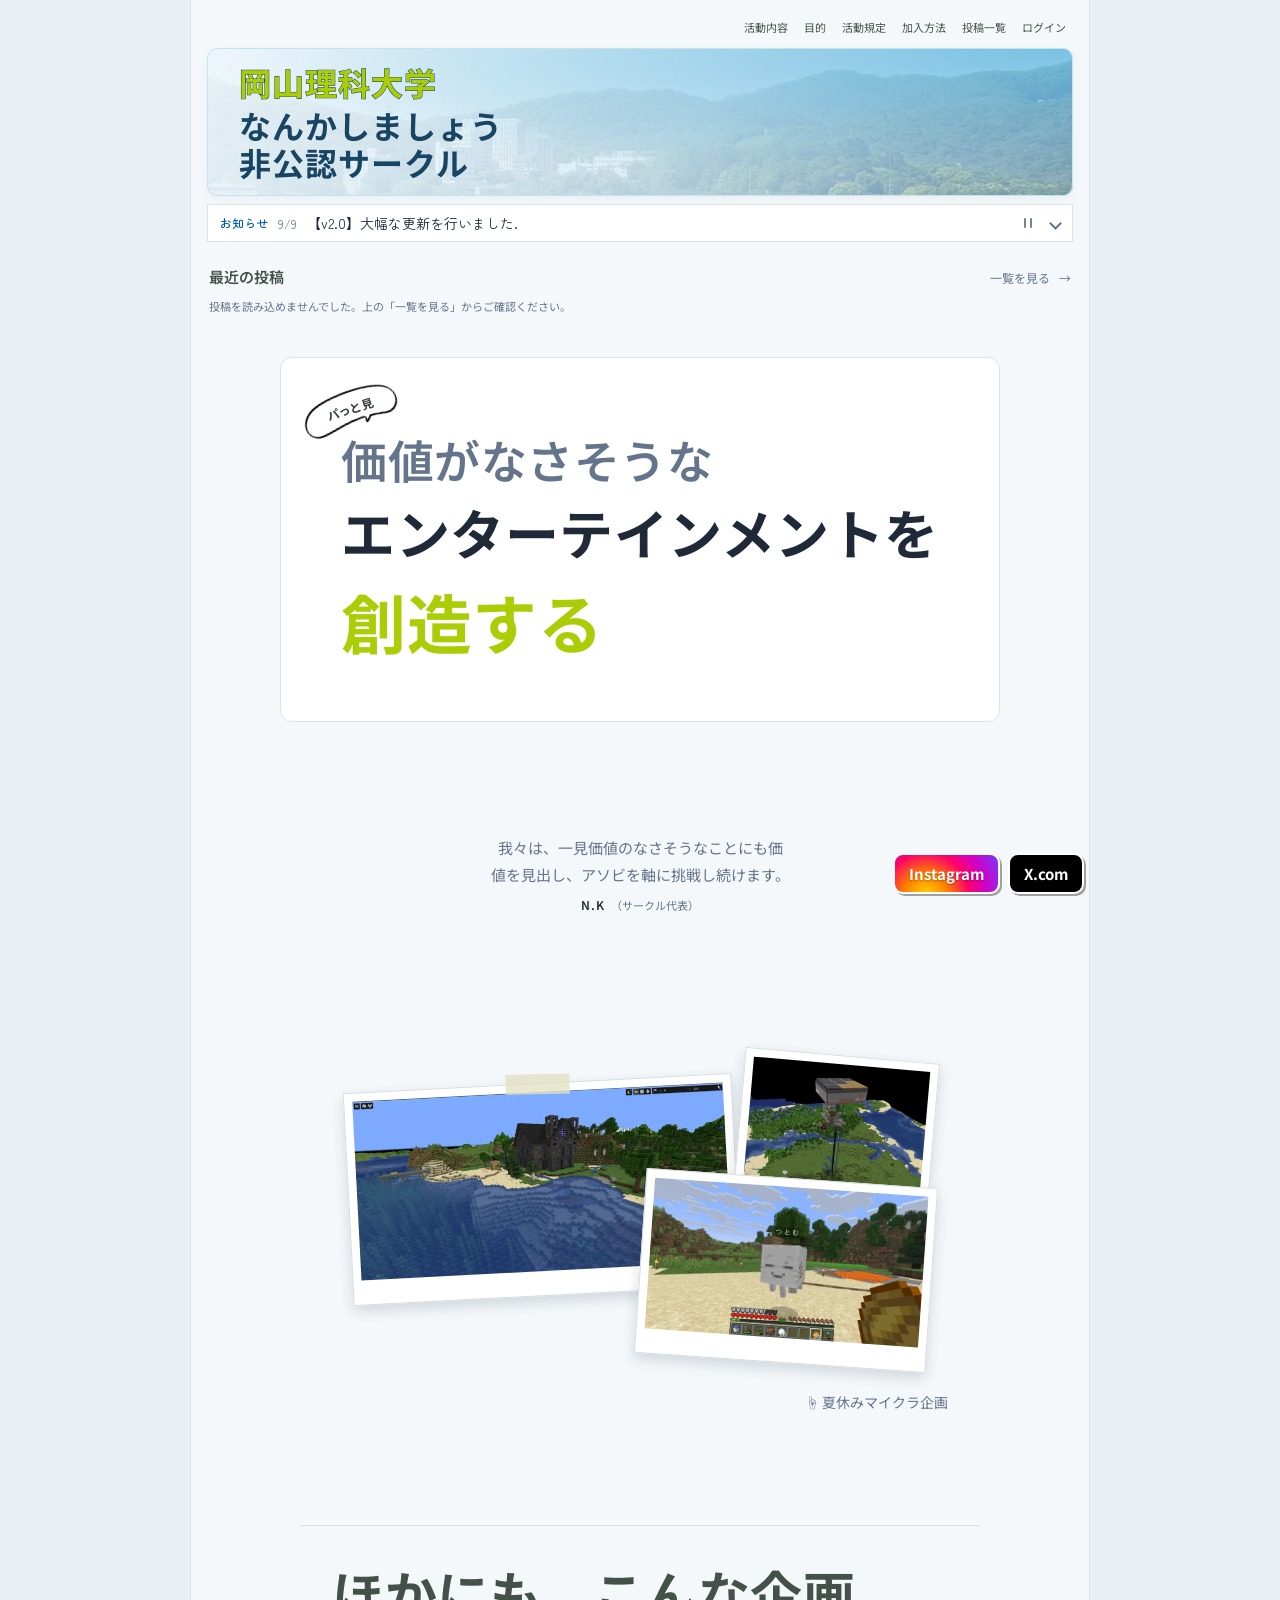
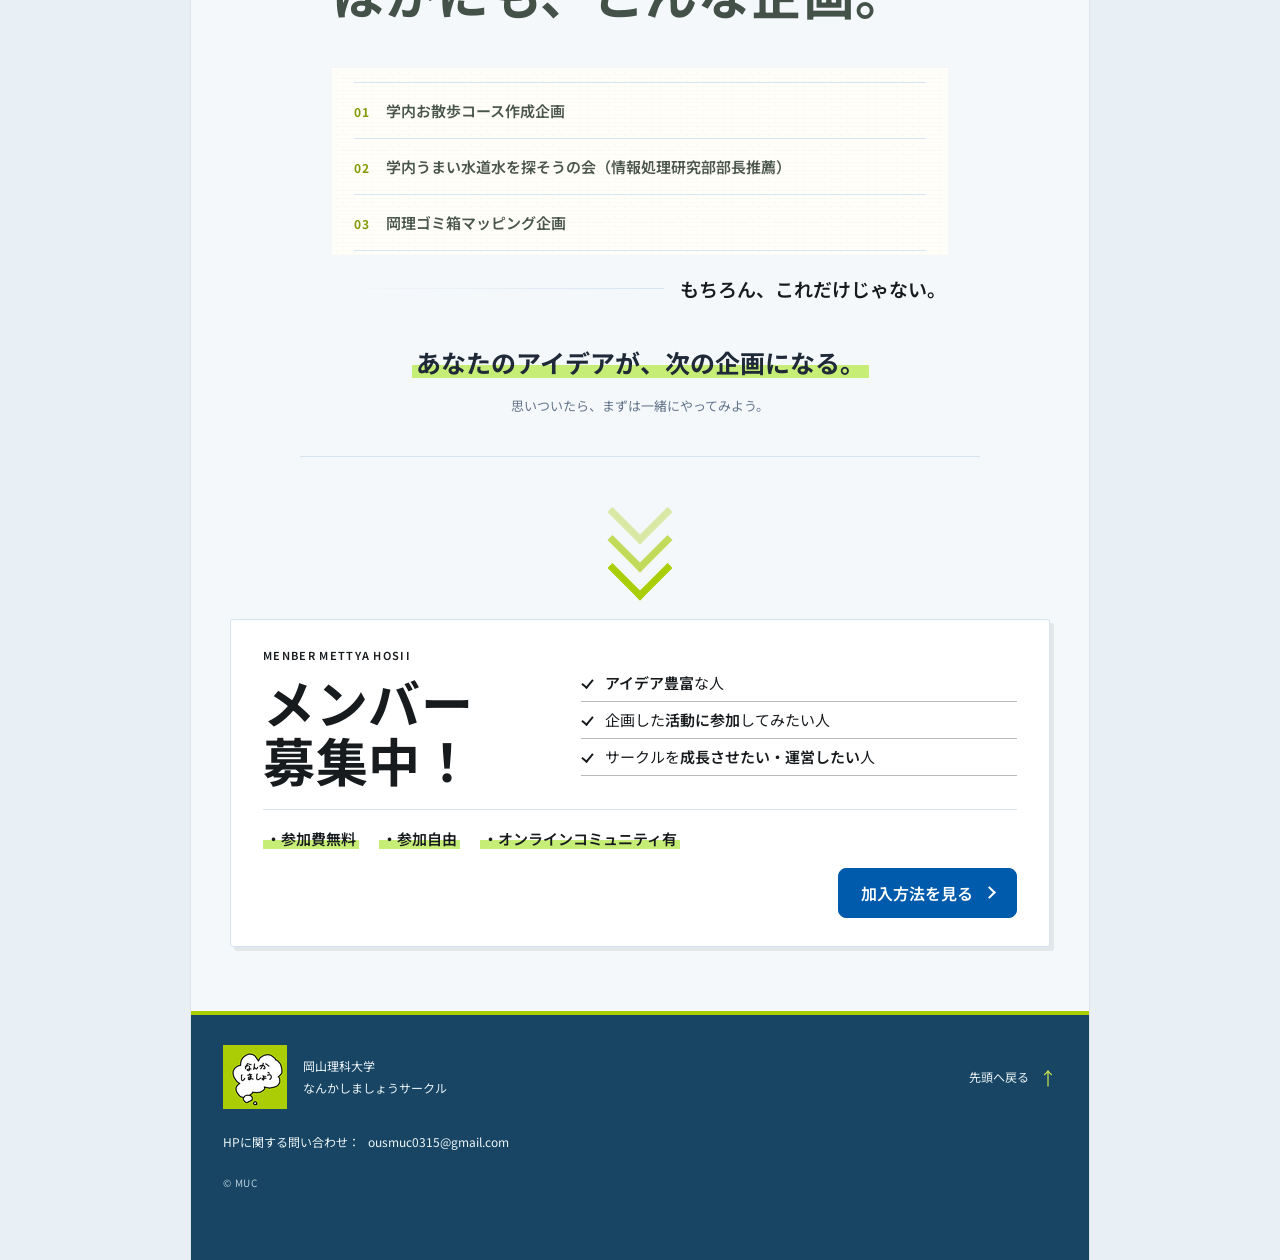
==== commit c04a96c0: "Refine mobile title and remove sample post fallback" ====
--- a/index.html
+++ b/index.html
@@ -6,7 +6,7 @@
   <link rel="preconnect" href="https://fonts.gstatic.com" crossorigin>
   <link rel="stylesheet" href="https://fonts.googleapis.com/css2?family=Noto+Sans+JP:wght@400;600;700&amp;family=Zen+Maru+Gothic:wght@400;500&amp;display=swap">
 
-  <link rel="stylesheet" href="css/main.css?v=20260909-60">
+  <link rel="stylesheet" href="css/main.css?v=20260910-2">
   <link rel="canonical" href="https://ousmuc.motti-web.com/">
 
   <meta
@@ -63,8 +63,8 @@
     name="twitter:image"
     content="https://ousmuc.motti-web.com/image/ogp.png"
   >
-  <script src="scripts/navigation.js?v=20260906-2" defer></script>
-  <script src="scripts/news-rotator.js?v=20260908-3" defer></script>
+<script src="/scripts/navigation.js?v=20260906-2" defer></script>
+<script src="/scripts/news-rotator.js?v=20260908-3" defer></script>
 </head>
 
 <body>
@@ -112,7 +112,8 @@
       <div class="newsbox">
         <ul>
           <!-- お知らせは新しいものを先頭に追加。閉じた欄には、この最初の1件が自動で表示されます。 -->
-          <li><time datetime="2026-09-05">9/5</time> <span>【v2.0β】大幅な更新を行いました.</span></li>
+          <li><time datetime="2026-09-09">9/9</time> <span>【v2.0】大幅な更新を行いました.</span></li>
+          <li>9/5 【v2.0β】大幅な更新を行いました.</li>
           <li>7/24 【v1.0】大幅な更新を行いました.</li>
           <li>5/18 サーバーの移行を行いました.</li>
           <li>4/13 初メンバー加入を記念して「年中行事をやってみようの会」が始動しました.</li>
@@ -128,34 +129,9 @@
         <a href="./pages/posts.php">一覧を見る <span aria-hidden="true">→</span></a>
       </div>
       <p class="home-posts-status" id="recent-posts-status" role="status">
-        表示サンプル
+        投稿は上の「一覧を見る」からもご覧いただけます。
       </p>
-      <ul class="home-posts-track" id="recent-post-previews" aria-label="最近の投稿" data-sample-posts="true">
-        <li class="home-post-card">
-          <article class="home-post-link">
-            <time datetime="2026-09-09">2026/09/09</time>
-            <h3>マイクラで、大学をつくってみよう。</h3>
-            <p class="home-post-excerpt">いつも通っている校舎も、ブロックでつくると意外と難しい。建物の形を観察したり、写真を持ち寄ったりしながら、マインクラフトの中に私たちのキャンパスを再現していく企画です。建築が得意な人も、ちょっと覗いてみたい人も、一緒に遊びながら少しずつ形にしていきましょう。</p>
-            <span class="home-post-more">サンプル記事</span>
-          </article>
-        </li>
-        <li class="home-post-card">
-          <article class="home-post-link">
-            <time datetime="2026-09-08">2026/09/08</time>
-            <h3>いつもの道を、ちょっと寄り道。</h3>
-            <p class="home-post-excerpt">授業へ向かうときには通らない道に、いい景色や落ち着く場所があるかもしれません。学内をのんびり歩いて、おすすめのお散歩コースを考える企画です。木陰のベンチ、眺めのいい階段、気になる小道。見つけた場所を地図に書き込んで、自分たちなりの大学案内をつくってみませんか。</p>
-            <span class="home-post-more">サンプル記事</span>
-          </article>
-        </li>
-        <li class="home-post-card">
-          <article class="home-post-link">
-            <time datetime="2026-09-07">2026/09/07</time>
-            <h3>「それ、やってみたい」を持ち寄ろう。</h3>
-            <p class="home-post-excerpt">学内でいちばんおいしい水道水はどこだろう。ゴミ箱の場所を全部集めたら、便利な地図になるだろうか。何気ない疑問や、ふと思いついた遊びが、次の企画の始まりです。まだまとまっていないアイデアでも大歓迎。雑談しながら、面白そうなことを一緒に形にしていきましょう。</p>
-            <span class="home-post-more">サンプル記事</span>
-          </article>
-        </li>
-      </ul>
+      <ul class="home-posts-track" id="recent-post-previews" aria-label="最近の投稿" hidden></ul>
     </section>
 
     <div class="home-catchcopy">
@@ -332,6 +308,6 @@
     </a>
   </div>
 
-  <script src="./scripts/post-previews.js?v=20260909-2" defer></script>
+  <script src="./scripts/post-previews.js?v=20260909-3" defer></script>
 </body>
 </html>
--- a/css/main.css
+++ b/css/main.css
@@ -330,7 +330,22 @@
   }
 
   .home-site-header .mbody {
-    padding-left: 64px;
+    min-height: 0;
+    padding: 10px 14px 14px 52px;
+    background-position: center, center, left 32%;
+  }
+
+  .home-site-header .mbody h1 {
+    font-size: clamp(24px, 7.2vw, 29px);
+    line-height: 1.18;
+    letter-spacing: 0.04em;
+  }
+
+  .home-title-university {
+    margin-bottom: 0;
+    font-size: 0.86em;
+    letter-spacing: 0.02em;
+    -webkit-text-stroke-width: 0.75px;
   }
 }
 
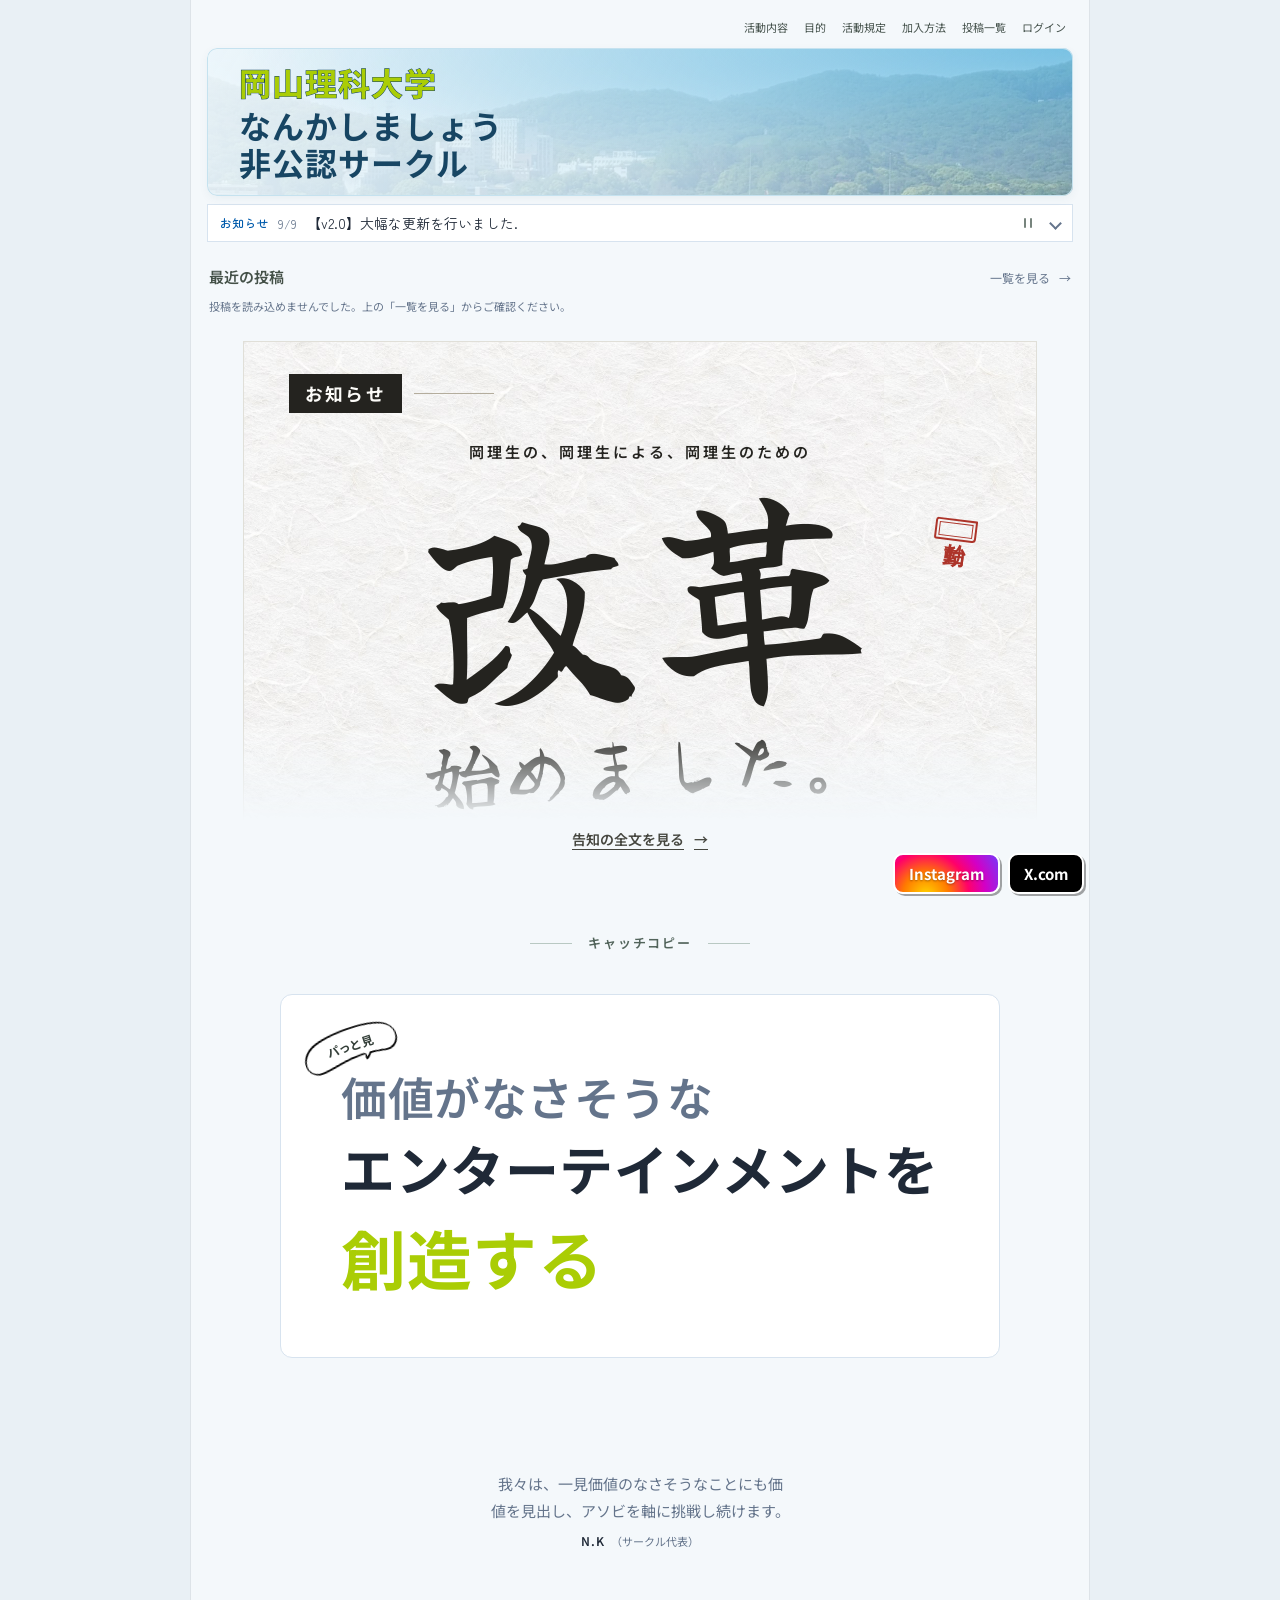
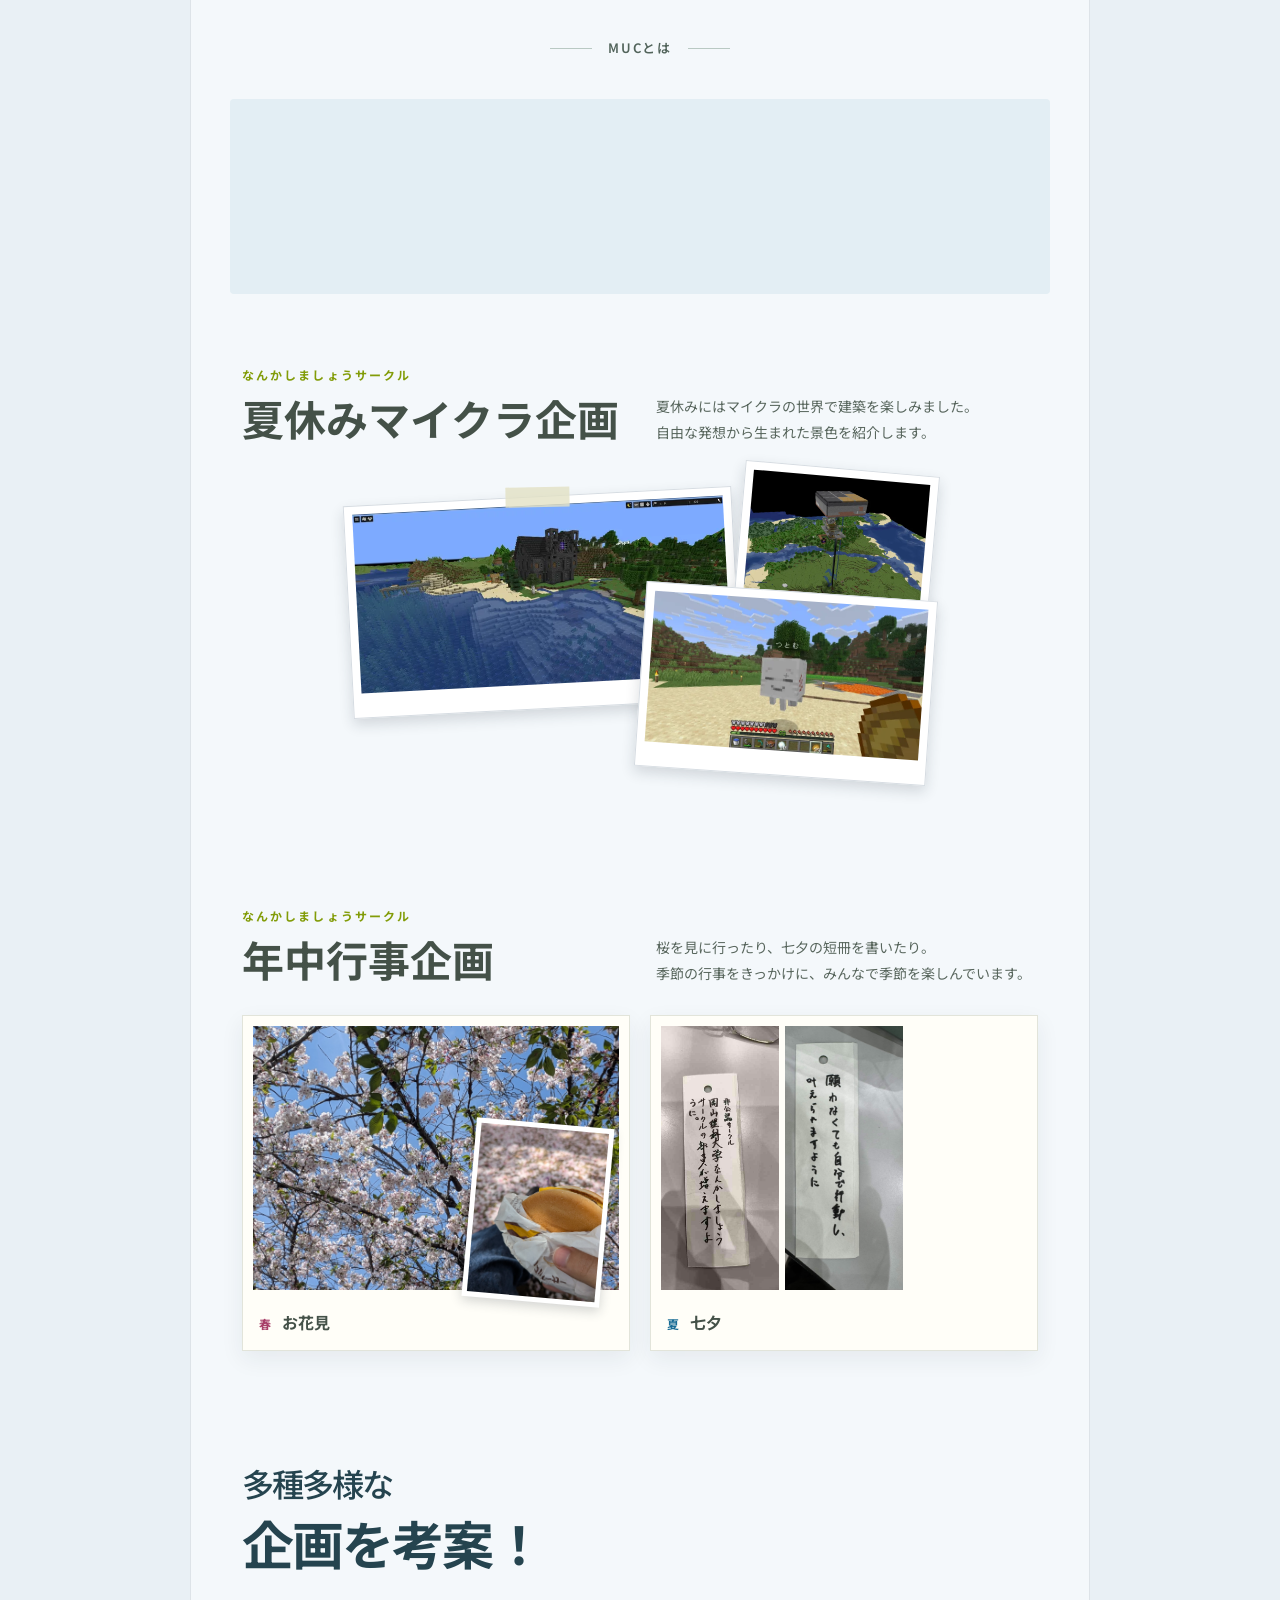
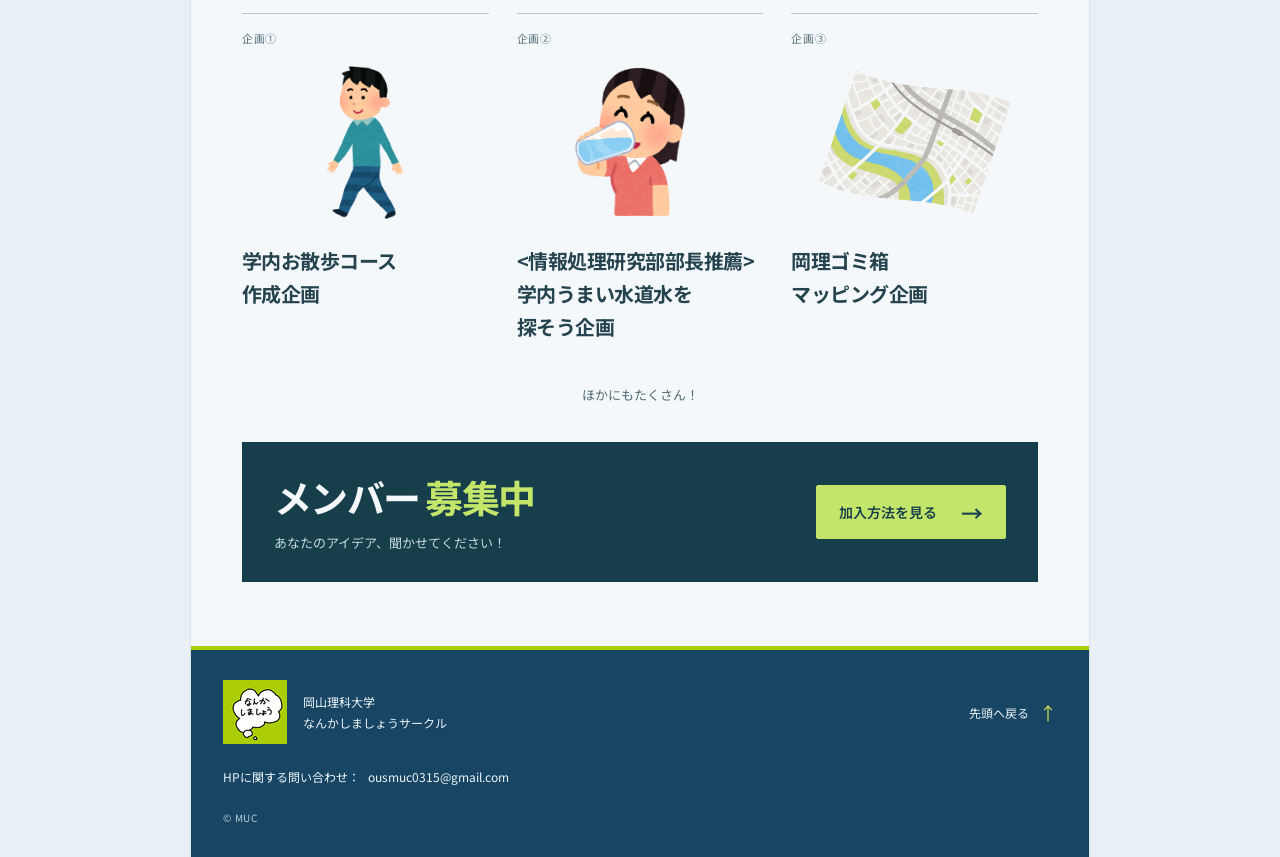
==== commit d1c20821: "Refresh site design and reduce public documentation" ====
--- a/index.html
+++ b/index.html
@@ -4,9 +4,12 @@
   <meta charset="UTF-8">
   <link rel="preconnect" href="https://fonts.googleapis.com">
   <link rel="preconnect" href="https://fonts.gstatic.com" crossorigin>
-  <link rel="stylesheet" href="https://fonts.googleapis.com/css2?family=Noto+Sans+JP:wght@400;600;700&amp;family=Zen+Maru+Gothic:wght@400;500&amp;display=swap">
-
-  <link rel="stylesheet" href="css/main.css?v=20260910-2">
+  <link rel="stylesheet" href="https://fonts.googleapis.com/css2?family=Noto+Sans+JP:wght@400;600;700;900&amp;family=Zen+Maru+Gothic:wght@400;500&amp;display=swap">
+
+  <link rel="stylesheet" href="css/main.css?v=20261003-6">
+  <link rel="stylesheet" href="css/home-projects.css?v=20261003-3">
+  <link rel="preload" href="font/reform-yuji-boku.woff2" as="font" type="font/woff2" crossorigin>
+  <link rel="stylesheet" href="css/reform.css?v=20261003-1">
   <link rel="canonical" href="https://ousmuc.motti-web.com/">
 
   <meta
@@ -63,8 +66,9 @@
     name="twitter:image"
     content="https://ousmuc.motti-web.com/image/ogp.png"
   >
-<script src="/scripts/navigation.js?v=20260906-2" defer></script>
-<script src="/scripts/news-rotator.js?v=20260908-3" defer></script>
+<script src="./scripts/navigation.js?v=20260910-1" defer></script>
+<script src="./scripts/news-rotator.js?v=20260908-3" defer></script>
+<script src="./scripts/catchcopy-slider.js?v=20260928-2" defer></script>
 </head>
 
 <body>
@@ -134,7 +138,51 @@
       <ul class="home-posts-track" id="recent-post-previews" aria-label="最近の投稿" hidden></ul>
     </section>
 
-    <div class="home-catchcopy">
+    <section class="home-reform" aria-labelledby="reform-title">
+      <article class="reform-poster" id="reform-poster" aria-label="改革のお知らせ">
+        <header class="reform-masthead">
+          <p>お知らせ</p>
+        </header>
+
+        <div class="reform-hero">
+          <p class="reform-kicker">岡理生の、岡理生による、岡理生のための</p>
+          <h2 class="reform-title" id="reform-title">
+            <span class="reform-title-main">改革</span>
+            <span class="reform-title-sub">始めました。</span>
+          </h2>
+          <span class="reform-seal" aria-hidden="true">始動</span>
+        </div>
+
+        <p class="reform-intro">オンラインの居場所も、サークルのカタチも。<br>私たちは、今、変わりはじめています。</p>
+
+        <section class="reform-community" aria-labelledby="reform-community-title">
+          <h3 id="reform-community-title"><span>岡理生のための</span>オンラインコミュニティ</h3>
+          <p class="reform-community-intro">学部や学年を越えてつながり、大学生活の情報を共有しながら、<br>「やってみたい」ことに挑戦できる場をつくっています。</p>
+          <ul class="reform-benefits">
+            <li><h4>多種多様なメンバー</h4><p>いろいろな学部の先輩と交流できるチャンスも。</p></li>
+            <li><h4>大学生活を豊かにする</h4><p>学生生活で役に立つ自炊の知恵や、時間割の相談なども行えます。</p></li>
+            <li><h4>やってみたいを実現する</h4><p>特にAI（≈大規模言語モデル）を使った先進的なアプローチに注力。</p></li>
+          </ul>
+        </section>
+
+        <section class="reform-organization" aria-labelledby="reform-organization-title">
+          <h3 id="reform-organization-title">よりよいサークルを目指して</h3>
+          <p>コミュニティづくりとあわせて、内部の構造や運営体制も変えていきます。</p>
+        </section>
+
+        <footer class="reform-footer">
+          <div><span>岡山理科大学 なんかしましょうサークル（非公認）</span><span class="reform-url">ousmuc.motti-web.com</span></div>
+          <a class="reform-join" href="./pages/join.html">参加方法を見る <span aria-hidden="true">→</span></a>
+        </footer>
+      </article>
+      <div class="reform-view-actions">
+        <a class="reform-poster-open" href="#reform-poster">告知の全文を見る <span aria-hidden="true">→</span></a>
+        <a class="reform-poster-close" href="#page-top">← トップページに戻る</a>
+      </div>
+    </section>
+
+    <section class="home-catchcopy" aria-labelledby="home-philosophy-title">
+      <h2 class="home-catchcopy-heading" id="home-philosophy-title">キャッチコピー</h2>
       <div class="home-catchcopy-main">
         <p class="home-catchcopy-text">
           <span class="home-catchcopy-intro"><span class="home-catchcopy-note">パっと見</span>価値がなさそうな</span>
@@ -152,9 +200,29 @@
           <span>（サークル代表）</span>
         </figcaption>
       </figure>
-    </div>
+    </section>
+
+    <section class="home-introduction" aria-labelledby="home-catchcopy-title">
+      <h2 class="home-catchcopy-heading" id="home-catchcopy-title">MUCとは</h2>
+      <p class="home-catchcopy-description">
+        <span class="home-catchcopy-readable">「企画持ち込み」＋「オンラインコミュニティ」＝なんかしましょうサークル</span>
+        <span class="home-catchcopy-viewport" aria-hidden="true">
+          <span class="home-catchcopy-slide">「企画持ち込み」</span>
+          <span class="home-catchcopy-slide">＋「オンラインコミュニティ」</span>
+          <span class="home-catchcopy-slide">＝なんかしましょうサークル</span>
+        </span>
+      </p>
+    </section>
 
     <section class="home-activity" aria-labelledby="minecraft-title">
+      <div class="home-activity-intro">
+        <div>
+          <p class="home-activity-kicker">なんかしましょうサークル</p>
+          <h2 id="minecraft-title">夏休みマイクラ企画</h2>
+        </div>
+        <p>夏休みにはマイクラの世界で建築を楽しみました。<br>
+          自由な発想から生まれた景色を紹介します。</p>
+      </div>
       <figure class="minecraft-album">
         <div class="minecraft-collage">
           <a
@@ -222,54 +290,89 @@
                 src="./image/minecraft/image0-1120.jpg"
                 width="1920"
                 height="1057"
-                alt="マイクラで「つとむ」と名付けられた白いキャラクター"
+                alt="マイクラで「つとむ」と名付けられたガスト"
                 loading="lazy"
                 decoding="async"
               >
             </picture>
           </a>
         </div>
-        <figcaption class="minecraft-caption">
-          <h2 id="minecraft-title"><span aria-hidden="true">☝</span> 夏休みマイクラ企画</h2>
-        </figcaption>
       </figure>
     </section>
 
-    <section class="home-other-projects" aria-labelledby="other-projects-title">
-      <h2 id="other-projects-title">ほかにも、こんな企画。</h2>
-      <ul>
-        <li><strong>学内お散歩コース作成企画</strong></li>
-        <li><strong>学内うまい水道水を探そうの会（情報処理研究部部長推薦）</strong></li>
-        <li><strong>岡理ゴミ箱マッピング企画</strong></li>
+    <section class="home-seasonal" aria-labelledby="seasonal-title">
+      <div class="home-seasonal-intro">
+        <div>
+          <p class="home-seasonal-kicker">なんかしましょうサークル</p>
+          <h2 id="seasonal-title">年中行事企画</h2>
+        </div>
+        <p>桜を見に行ったり、七夕の短冊を書いたり。<br>
+          季節の行事をきっかけに、みんなで季節を楽しんでいます。</p>
+      </div>
+
+      <div class="home-seasonal-gallery">
+        <figure class="home-seasonal-event home-seasonal-spring">
+          <div class="home-seasonal-spring-photos">
+            <a href="./image/nenntyu/HFuf7AFawAAnU4_.jpg" target="_blank" rel="noopener noreferrer" aria-label="桜の写真を原寸で開く（新しいタブ）">
+              <img src="./image/nenntyu/HFuf7AFawAAnU4_.jpg" width="2048" height="1152" alt="青空の下に咲く桜" loading="lazy" decoding="async">
+            </a>
+            <a href="./image/nenntyu/HFuf6sWbQAA2DCO.jpg" target="_blank" rel="noopener noreferrer" aria-label="桜の下で食べたハンバーガーの写真を原寸で開く（新しいタブ）">
+              <img src="./image/nenntyu/HFuf6sWbQAA2DCO.jpg" width="1152" height="2048" alt="桜の花びらが散る場所で食べたハンバーガー" loading="lazy" decoding="async">
+            </a>
+          </div>
+          <figcaption><span>春</span> お花見</figcaption>
+        </figure>
+
+        <figure class="home-seasonal-event home-seasonal-summer">
+          <div class="home-seasonal-wishes">
+            <a href="./image/nenntyu/IMG_20260630_144523238.jpg" target="_blank" rel="noopener noreferrer" aria-label="七夕の短冊の写真を原寸で開く（新しいタブ）">
+              <img src="./image/nenntyu/IMG_20260630_144523238.jpg" width="768" height="1020" alt="サークルへの願いを書いた七夕の短冊" loading="lazy" decoding="async">
+            </a>
+            <a href="./image/nenntyu/IMG_9654.jpg" target="_blank" rel="noopener noreferrer" aria-label="七夕の短冊の写真を原寸で開く（新しいタブ）">
+              <img src="./image/nenntyu/IMG_9654.jpg" width="2160" height="2880" alt="自分で行動したいという願いを書いた七夕の短冊" loading="lazy" decoding="async">
+            </a>
+            <a href="./image/nenntyu/PXL_20260707_0341211442.jpg" target="_blank" rel="noopener noreferrer" aria-label="七夕の短冊の写真を原寸で開く（新しいタブ）">
+              <img src="./image/nenntyu/PXL_20260707_0341211442.jpg" width="3000" height="4000" alt="サークルの人数が増えるよう願った七夕の短冊" loading="lazy" decoding="async">
+            </a>
+          </div>
+          <figcaption><span>夏</span> 七夕</figcaption>
+        </figure>
+      </div>
+    </section>
+
+    <section class="home-other-projects" id="other-projects" aria-labelledby="other-projects-title">
+      <div class="home-other-projects-heading">
+        <div>
+          <h2 id="other-projects-title"><span>多種多様な</span>企画を考案！</h2>
+        </div>
+      </div>
+      <ul class="home-projects-list">
+        <li>
+          <p class="home-project-label">企画①</p>
+          <img class="home-project-art" src="./image/projects/walking-man.png" width="513" height="800" alt="" loading="lazy" decoding="async">
+          <h3>学内お散歩コース<br>作成企画</h3>
+        </li>
+        <li>
+          <p class="home-project-label">企画②</p>
+          <img class="home-project-art" src="./image/projects/drinking-water-woman.png" width="738" height="738" alt="" loading="lazy" decoding="async">
+          <h3><情報処理研究部部長推薦><br>
+            学内うまい水道水を<br>
+            探そう企画</h3>
+        </li>
+        <li>
+          <p class="home-project-label">企画③</p>
+          <img class="home-project-art" src="./image/projects/campus-map.png" width="800" height="633" alt="" loading="lazy" decoding="async">
+          <h3>岡理ゴミ箱<br>マッピング企画</h3>
+        </li>
       </ul>
-      <p class="home-other-projects-more">もちろん、これだけじゃない。</p>
-      <p class="home-other-projects-closing">
-        <strong>あなたのアイデアが、次の企画になる。</strong>
-        <span>思いついたら、まずは一緒にやってみよう。</span>
-      </p>
-    </section>
-
-    <div class="recruitment-direction" aria-hidden="true">
-      <span></span>
-      <span></span>
-      <span></span>
-    </div>
+      <p class="home-other-projects-more">ほかにもたくさん！</p>
+    </section>
 
     <section class="home-recruitment" aria-labelledby="recruitment-title">
       <div class="home-recruitment-heading">
-        <p class="recruitment-eyebrow">MENBER METTYA HOSII</p>
-        <h2 id="recruitment-title"><span>メンバー</span><span>募集中！</span></h2>
-      </div>
-      <ul class="home-recruitment-list" aria-label="こんな人が欲しい">
-        <li><strong>アイデア豊富</strong>な人</li>
-        <li>企画した<strong>活動に参加</strong>してみたい人</li>
-        <li>サークルを<strong>成長させたい・運営したい</strong>人</li>
-      </ul>
-      <ul class="home-recruitment-benefits" aria-label="参加について">
-        <li>参加費無料</li>
-        <li>参加自由</li>
-        <li>オンラインコミュニティ有</li>
-      </ul>
+        <h2 id="recruitment-title"><span>メンバー</span><span>募集中</span></h2>
+        <p class="home-recruitment-message">あなたのアイデア、聞かせてください！</p>
+      </div>
       <a class="recruitment-link" href="./pages/join.html">加入方法を見る</a>
     </section>
 
--- a/css/main.css
+++ b/css/main.css
@@ -1472,12 +1472,144 @@
   display: flex;
   flex-direction: column;
   justify-content: flex-start;
-  min-height: 72svh;
-  margin-top: 40px;
+  min-height: auto;
+  margin-top: clamp(48px, 7vw, 72px);
   padding: 0;
   box-sizing: border-box;
   background: transparent;
   border: 0;
+}
+
+/* 紹介欄の前後に余白を取り、見出しと本文の間隔も揃える。 */
+.home-introduction {
+  display: flow-root;
+  margin: clamp(64px, 8vw, 88px) 0 clamp(48px, 7vw, 72px);
+}
+
+.home-catchcopy-heading {
+  display: flex;
+  align-items: center;
+  justify-content: center;
+  gap: 16px;
+  width: min(100%, 720px);
+  margin: 0 auto 40px;
+  color: #52645b;
+  font-size: 13px;
+  font-weight: 600;
+  line-height: 1.6;
+  letter-spacing: .14em;
+}
+
+.home-catchcopy-heading::before,
+.home-catchcopy-heading::after {
+  content: "";
+  width: 42px;
+  height: 1px;
+  background: #b9c9c3;
+}
+
+.home-catchcopy-description {
+  width: min(100%, 820px);
+  margin: clamp(56px, 9vw, 88px) auto 40px;
+  padding: clamp(40px, 6vw, 64px) 24px;
+  box-sizing: border-box;
+  color: #174563;
+  background: #e3eef4;
+  border-radius: 4px;
+  text-align: center;
+}
+
+.home-introduction .home-catchcopy-description {
+  margin: 0 auto;
+}
+
+.home-activity + .home-catchcopy {
+  margin-top: clamp(48px, 8vw, 80px);
+}
+
+.home-catchcopy-viewport {
+  display: grid;
+  gap: 12px;
+  font-size: clamp(18px, 5.2vw, 48px);
+  font-weight: 900;
+  line-height: 1.4;
+  letter-spacing: -0.05em;
+}
+
+.home-catchcopy-slide {
+  display: block;
+  white-space: nowrap;
+}
+
+.home-catchcopy-readable {
+  position: absolute;
+  width: 1px;
+  height: 1px;
+  padding: 0;
+  margin: -1px;
+  overflow: hidden;
+  clip-path: inset(50%);
+  white-space: nowrap;
+}
+
+@media (prefers-reduced-motion: no-preference) {
+  .home-catchcopy-description.is-animated .home-catchcopy-viewport {
+    position: relative;
+    display: block;
+    height: 1.4em;
+    overflow: hidden;
+  }
+
+  .home-catchcopy-description.is-animated .home-catchcopy-slide {
+    position: absolute;
+    inset: 0;
+    display: grid;
+    place-items: center;
+    opacity: 0;
+    animation: home-catchcopy-slide-up 9.6s cubic-bezier(0.65, 0, 0.35, 1) infinite both;
+    animation-play-state: paused;
+  }
+
+  .home-catchcopy-description.is-animated .home-catchcopy-slide:nth-child(2) {
+    animation-delay: 3.2s;
+  }
+
+  .home-catchcopy-description.is-animated .home-catchcopy-slide:nth-child(3) {
+    animation-delay: 6.4s;
+  }
+
+  .home-catchcopy-description.is-playing .home-catchcopy-slide {
+    animation-play-state: running;
+  }
+}
+
+@keyframes home-catchcopy-slide-up {
+  0% {
+    opacity: 1;
+    transform: translateY(100%);
+  }
+  6.25%, 33.333% {
+    opacity: 1;
+    transform: translateY(0);
+  }
+  39.583% {
+    opacity: 1;
+    transform: translateY(-100%);
+  }
+  39.584%, 100% {
+    opacity: 0;
+    transform: translateY(-100%);
+  }
+}
+
+@media (max-width: 600px) {
+  .home-catchcopy-description {
+    padding-inline: 16px;
+  }
+
+  .home-catchcopy-viewport {
+    letter-spacing: -0.03em;
+  }
 }
 
 .home-catchcopy-main {
@@ -1630,11 +1762,14 @@
 }
 
 @media (max-width: 760px) {
-  .home-catchcopy {
-    min-height: auto;
-    margin-top: 24px;
-    padding-bottom: 48px;
-  }
+  .home-catchcopy-heading {
+    gap: 12px;
+    margin-block: 0 28px;
+    font-size: 12px;
+  }
+
+  .home-catchcopy-heading::before,
+  .home-catchcopy-heading::after { width: 28px; }
 
   .home-catchcopy-note {
     top: -30px;
@@ -1691,12 +1826,13 @@
 }
 
 .home-activity {
-  width: min(92%, 640px);
+  width: min(92%, 860px);
   margin: 28px auto;
 }
 
 .minecraft-album {
-  margin: 0;
+  width: min(100%, 640px);
+  margin: 0 auto;
 }
 
 .minecraft-collage {
@@ -1780,19 +1916,6 @@
   outline-offset: 4px;
 }
 
-.minecraft-caption {
-  padding-inline: 12px;
-  text-align: right;
-}
-
-.minecraft-caption h2 {
-  margin: 0;
-  color: var(--muted);
-  font-size: 14px;
-  font-weight: 400;
-  line-height: 1.6;
-}
-
 @media (max-width: 600px) {
   .minecraft-photo {
     padding: 6px 6px 18px;
@@ -1817,318 +1940,177 @@
   }
 }
 
-.home-other-projects {
-  width: min(100%, 680px);
-  margin: clamp(72px, 11vw, 112px) auto 32px;
-  padding: 32px clamp(18px, 4vw, 32px) 38px;
-  box-sizing: border-box;
-  border-block: 1px solid var(--line);
-}
-
-.home-other-projects h2 {
-  margin: 0 0 40px;
-  color: #445148;
-  font-size: clamp(28px, 7.2vw, 46px);
-  font-weight: 700;
-  line-height: 1.35;
-  letter-spacing: 0.01em;
-  text-wrap: balance;
-}
-
-.home-other-projects ul {
-  position: relative;
-  margin: 0;
-  padding: 14px 22px 4px;
-  background-color: #fffef8;
-  background-image:
-    radial-gradient(circle, rgb(99 88 64 / 7%) 0 0.7px, transparent 0.9px),
-    repeating-linear-gradient(0deg, rgb(91 79 55 / 2%) 0 1px, transparent 1px 4px);
-  background-size: 9px 9px, auto;
-  counter-reset: project-number;
-  list-style: none;
-}
-
-.home-other-projects li {
+.home-seasonal {
+  width: min(92%, 860px);
+  margin: clamp(64px, 9vw, 104px) auto 0;
+}
+
+.home-seasonal + .home-catchcopy {
+  margin-top: clamp(56px, 8vw, 80px);
+}
+
+.home-activity-intro,
+.home-seasonal-intro {
   display: grid;
-  grid-template-columns: auto minmax(0, 1fr);
-  align-items: baseline;
-  gap: 16px;
-  padding: 14px 0;
-  color: #4a554e;
-  border-top: 1px solid var(--line);
-  counter-increment: project-number;
-  font-size: 15px;
-  line-height: 1.8;
-}
-
-.home-other-projects li:last-child {
-  border-bottom: 1px solid var(--line);
-}
-
-.home-other-projects li::before {
-  content: counter(project-number, decimal-leading-zero);
+  grid-template-columns: minmax(0, 1fr) minmax(0, 1fr);
+  align-items: end;
+  gap: 32px;
+  margin-bottom: 28px;
+}
+
+.home-activity-intro {
+  margin-bottom: 0;
+}
+
+.home-activity-kicker,
+.home-seasonal-kicker {
+  margin: 0 0 8px;
   color: #829c08;
   font-size: 12px;
   font-weight: 700;
-  letter-spacing: 0.08em;
-}
-
-.home-other-projects li strong {
-  font-weight: 600;
-}
-
-.home-other-projects-more {
+  letter-spacing: .18em;
+}
+
+.home-activity-intro h2,
+.home-seasonal-intro h2 {
+  margin: 0;
+  color: #445148;
+  font-size: clamp(28px, 5vw, 42px);
+  line-height: 1.3;
+}
+
+.home-activity-intro > p,
+.home-seasonal-intro > p {
+  margin: 0;
+  color: #58665d;
+  font-size: 14px;
+  line-height: 1.9;
+}
+
+.home-seasonal-gallery {
+  display: grid;
+  grid-template-columns: repeat(2, minmax(0, 1fr));
+  gap: 20px;
+}
+
+.home-seasonal-event {
+  min-width: 0;
+  margin: 0;
+  padding: 10px 10px 0;
+  background: #fffef8;
+  border: 1px solid #e2e4da;
+  box-shadow: 0 8px 22px rgb(31 41 55 / 7%);
+}
+
+.home-seasonal-event a {
+  display: block;
+}
+
+.home-seasonal-event a:focus-visible {
+  outline: 3px solid var(--cyan);
+  outline-offset: 3px;
+}
+
+.home-seasonal-spring-photos,
+.home-seasonal-wishes {
+  height: clamp(210px, 27vw, 264px);
+}
+
+.home-seasonal-spring-photos {
+  position: relative;
+}
+
+.home-seasonal-spring-photos a:first-child,
+.home-seasonal-spring-photos a:first-child img {
+  width: 100%;
+  height: 100%;
+}
+
+.home-seasonal-spring-photos a:last-child {
+  position: absolute;
+  right: 12px;
+  bottom: -12px;
+  width: 35%;
+  height: 64%;
+  padding: 5px;
+  background: #fff;
+  box-shadow: 0 4px 12px rgb(31 41 55 / 20%);
+  transform: rotate(5deg);
+}
+
+.home-seasonal-spring-photos a:last-child img {
+  width: 100%;
+  height: 100%;
+}
+
+.home-seasonal-event img {
+  display: block;
+  box-sizing: border-box;
+  object-fit: cover;
+}
+
+.home-seasonal-wishes {
+  display: grid;
+  grid-template-columns: repeat(3, minmax(0, 1fr));
+  gap: 6px;
+}
+
+.home-seasonal-wishes a,
+.home-seasonal-wishes img {
+  width: 100%;
+  height: 100%;
+  min-width: 0;
+}
+
+.home-seasonal-event figcaption {
   display: flex;
-  align-items: center;
-  gap: 16px;
-  margin: 20px 2px 0;
-  color: #171b1e;
-  font-size: clamp(16px, 3vw, 19px);
-  font-weight: 600;
-  text-align: right;
-}
-
-.home-other-projects-more::before {
-  content: "";
-  flex: 1;
-  height: 1px;
-  background: linear-gradient(90deg, transparent, var(--line));
-}
-
-.home-other-projects-closing {
-  margin: 40px 0 0;
-  text-align: center;
-}
-
-.home-other-projects-closing strong,
-.home-other-projects-closing span {
-  display: block;
-}
-
-.home-other-projects-closing strong {
-  width: fit-content;
-  max-width: 100%;
-  margin: 0 auto;
-  padding-inline: 4px;
-  background: linear-gradient(transparent 58%, #c6ed75 58%, #c6ed75 91%, transparent 91%);
-  font-size: clamp(19px, 4vw, 25px);
-  line-height: 1.6;
-}
-
-.home-other-projects-closing span {
-  margin-top: 12px;
-  color: var(--muted);
-  font-size: 13px;
-  line-height: 1.8;
+  align-items: baseline;
+  gap: 10px;
+  padding: 20px 6px 16px;
+  color: #445148;
+  font-size: 16px;
+  font-weight: 700;
+}
+
+.home-seasonal-event figcaption span {
+  font-size: 12px;
+  letter-spacing: .1em;
+}
+
+.home-seasonal-spring figcaption span {
+  color: #a83f69;
+}
+
+.home-seasonal-summer figcaption span {
+  color: #176b95;
 }
 
 @media (max-width: 600px) {
-  .home-other-projects {
-    margin-bottom: 28px;
-    padding-inline: 12px;
-  }
-
-  .home-other-projects li {
+  .home-activity-intro,
+  .home-seasonal-intro,
+  .home-seasonal-gallery {
+    grid-template-columns: minmax(0, 1fr);
+  }
+
+  .home-activity-intro,
+  .home-seasonal-intro {
     gap: 12px;
-    font-size: 14px;
-  }
-
-  .home-other-projects ul {
-    padding-inline: 14px;
-  }
-}
-
-@media (min-width: 761px) {
-  .home-other-projects h2 {
-    font-size: 52px;
-  }
-}
-
-.recruitment-direction {
-  display: grid;
-  justify-items: center;
-  width: fit-content;
-  margin: 0 auto 28px;
-}
-
-.recruitment-direction span {
-  width: 46px;
-  height: 46px;
-  box-sizing: border-box;
-  border-right: 7px solid var(--lime);
-  border-bottom: 7px solid var(--lime);
-  transform: rotate(45deg);
-}
-
-.recruitment-direction span + span {
-  margin-top: -18px;
-}
-
-.recruitment-direction span:nth-child(1) { opacity: 0.35; }
-.recruitment-direction span:nth-child(2) { opacity: 0.65; }
-.recruitment-direction span:nth-child(3) { opacity: 1; }
-
-.recruitment-direction + .home-recruitment {
-  margin-top: 0;
-}
-
-@media (max-width: 600px) {
-  .recruitment-direction span {
-    width: 38px;
-    height: 38px;
-    border-width: 0 6px 6px 0;
-  }
-
-  .recruitment-direction span + span {
-    margin-top: -15px;
-  }
-}
-
-/* 活動紹介を見た後に、そのまま加入方法へ進める募集案内。 */
-.home-recruitment {
-  display: grid;
-  grid-template-columns: minmax(216px, 0.8fr) minmax(0, 1.2fr);
-  grid-template-areas: "heading people" "benefits benefits" ". action";
-  align-items: center;
-  gap: 16px 28px;
-  width: min(100%, 820px);
-  margin: 28px auto 0;
-  padding: 28px 32px;
-  box-sizing: border-box;
-  color: #171b1e;
-  background: #ffffff;
-  border: 1px solid var(--line);
-  border-radius: 3px;
-  box-shadow: 4px 4px 0 rgb(23 27 30 / 8%);
-}
-
-.home-recruitment-heading {
-  grid-area: heading;
-  min-width: 0;
-}
-
-.recruitment-eyebrow {
-  display: flex;
-  align-items: center;
-  gap: 9px;
-  margin: 0 0 10px;
-  color: #171b1e;
-  font-size: 11px;
-  font-weight: 600;
-  line-height: 1.4;
-  letter-spacing: 0.12em;
-}
-
-.recruitment-eyebrow > span {
-  padding: 1px 4px;
-  border: 1px solid currentColor;
-  font-size: 11px;
-  font-weight: 700;
-  letter-spacing: 0.1em;
-}
-
-.home-recruitment h2 {
-  width: fit-content;
-  margin: 0 0 4px;
-  color: #171b1e;
-  font-family: var(--site-font);
-  font-size: 52px;
-  font-weight: 700;
-  line-height: 1.12;
-  letter-spacing: 0.01em;
-}
-
-.home-recruitment h2 > span {
-  display: block;
-  white-space: nowrap;
-}
-
-.home-recruitment-list {
-  grid-area: people;
-  margin: 0;
-  padding: 0;
-  list-style: none;
-  font-size: 15px;
-  line-height: 1.6;
-}
-
-.home-recruitment-list li {
-  position: relative;
-  padding: 6px 0 6px 24px;
-  border-bottom: 1px solid rgb(23 27 30 / 30%);
-}
-
-.home-recruitment-list li::before {
-  content: "";
-  position: absolute;
-  top: 12px;
-  left: 3px;
-  width: 5px;
-  height: 9px;
-  border-right: 2px solid currentColor;
-  border-bottom: 2px solid currentColor;
-  transform: rotate(40deg);
-}
-
-.home-recruitment-list strong { font-weight: 600; }
-
-.home-recruitment-benefits {
-  grid-area: benefits;
-  display: flex;
-  flex-wrap: wrap;
-  gap: 6px 20px;
-  margin: 0;
-  padding: 16px 0 0;
-  border-top: 1px solid var(--line);
-  list-style: none;
-  font-size: 15px;
-  line-height: 1.7;
-}
-
-.home-recruitment-benefits li {
-  padding-inline: 3px;
-  background: linear-gradient(transparent 55%, #c6ed75 55%, #c6ed75 90%, transparent 90%);
-  font-weight: 600;
-}
-
-.home-recruitment-benefits li::before { content: "・"; }
-
-.home-recruitment .recruitment-link {
-  grid-area: action;
-  justify-self: end;
-  min-height: 50px;
-  padding: 12px 22px;
-  font-size: 16px;
-  white-space: nowrap;
-}
-
-@media (max-width: 600px) {
-  .home-recruitment {
-    grid-template-columns: minmax(0, 1fr);
-    grid-template-areas: "heading" "people" "benefits" "action";
-    gap: 16px;
-    padding: 24px 18px;
-  }
-
-  .recruitment-eyebrow {
-    gap: 5px;
-    font-size: 9px;
-    letter-spacing: 0.03em;
-  }
-
-  .recruitment-eyebrow > span { font-size: 10px; }
-  .home-recruitment h2 { font-size: clamp(37px, 10vw, 44px); }
-  .home-recruitment h2 > span { display: inline-block; }
-}
-
-/* 本文の終わりを示す帯。画面右下のSNSリンク分の余白も確保する。 */
+  }
+
+  .home-seasonal-spring-photos,
+  .home-seasonal-wishes {
+    height: clamp(200px, 56vw, 280px);
+  }
+}
+
+/* 本文の終わりを示す帯。SNSリンクもここにまとめる。 */
 .home-footer {
   display: grid;
   grid-template-columns: minmax(0, 1fr) auto;
   align-items: center;
   gap: 22px 24px;
   margin: 64px -16px 0;
-  padding: 30px 32px calc(70px + env(safe-area-inset-bottom));
+  padding: 30px 32px calc(32px + env(safe-area-inset-bottom));
   color: #edf5f8;
   background: #174563;
   border-top: 4px solid var(--lime);
@@ -2207,7 +2189,7 @@
   .home-footer {
     gap: 20px 16px;
     margin: 48px -10px 0;
-    padding: 26px 20px calc(64px + env(safe-area-inset-bottom));
+    padding: 26px 20px calc(26px + env(safe-area-inset-bottom));
   }
 
   .home-footer-name { gap: 12px; }
--- a/css/home-projects.css
+++ b/css/home-projects.css
@@ -0,0 +1,226 @@
+/* ホームの企画紹介と募集案内。共通ページのスタイルから独立させる。 */
+.home-other-projects {
+  width: min(92%, 860px);
+  margin: clamp(72px, 11vw, 112px) auto 0;
+  box-sizing: border-box;
+  color: #25444f;
+}
+
+.home-other-projects-heading {
+  display: flex;
+  align-items: flex-end;
+  justify-content: space-between;
+  gap: 24px;
+  margin-bottom: 36px;
+}
+
+.home-projects-eyebrow {
+  margin: 0 0 20px;
+  font-size: 12px;
+  font-weight: 500;
+  letter-spacing: .08em;
+}
+
+.home-other-projects h2 {
+  margin: 0;
+  color: inherit;
+  font-size: clamp(36px, 5.8vw, 52px);
+  font-weight: 700;
+  line-height: 1.3;
+  letter-spacing: -.035em;
+}
+
+.home-other-projects h2 > span {
+  display: block;
+  margin-bottom: 4px;
+  font-size: .62em;
+  font-weight: 500;
+}
+
+.home-projects-intro {
+  margin: 0;
+  padding-bottom: 8px;
+  color: #647780;
+  font-size: 13px;
+  line-height: 1.9;
+}
+
+.home-projects-list {
+  display: grid;
+  grid-template-columns: repeat(3, minmax(0, 1fr));
+  gap: 28px;
+  margin: 0;
+  padding: 0;
+  list-style: none;
+}
+
+.home-projects-list > li {
+  min-width: 0;
+  padding-top: 16px;
+  border-top: 1px solid #b7c8cf;
+}
+
+.home-project-label {
+  display: flex;
+  align-items: baseline;
+  gap: 12px;
+  margin: 0;
+  color: #5b737e;
+  font-size: 11px;
+  letter-spacing: .08em;
+}
+
+.home-project-label > span {
+  color: #25444f;
+  font-size: 12px;
+  font-weight: 700;
+}
+
+.home-project-art {
+  display: block;
+  width: 100%;
+  height: 160px;
+  margin: 16px 0 22px;
+  object-fit: contain;
+  object-position: center;
+}
+
+.home-projects-list h3 {
+  margin: 0;
+  font-size: clamp(17px, 2.1vw, 20px);
+  font-weight: 700;
+  line-height: 1.65;
+  letter-spacing: -.025em;
+}
+
+.home-project-description {
+  margin: 12px 0 0;
+  color: #647780;
+  font-size: 13px;
+  line-height: 1.9;
+}
+
+.home-project-note {
+  margin: 10px 0 0;
+  color: #647780;
+  font-size: 10px;
+  line-height: 1.8;
+}
+
+.home-other-projects-more {
+  margin: 40px 0 0;
+  color: #526b75;
+  font-size: 13px;
+  line-height: 1.8;
+  text-align: center;
+}
+
+.home-recruitment {
+  display: flex;
+  align-items: center;
+  justify-content: space-between;
+  gap: 24px;
+  width: min(92%, 860px);
+  margin: 36px auto 0;
+  padding: 28px 32px;
+  box-sizing: border-box;
+  color: #f4f8fb;
+  background: #173f4b;
+}
+
+.home-recruitment-heading { min-width: 0; }
+
+.home-recruitment h2 {
+  display: flex;
+  flex-wrap: wrap;
+  column-gap: .15em;
+  margin: 0;
+  color: inherit;
+  font-family: var(--site-font);
+  font-size: clamp(28px, 4vw, 38px);
+  font-weight: 700;
+  line-height: 1.4;
+  letter-spacing: -.04em;
+}
+
+.home-recruitment h2 > span {
+  display: block;
+  white-space: nowrap;
+}
+
+.home-recruitment h2 > span:last-child { color: #c3e66a; }
+
+.home-recruitment-message {
+  margin: 8px 0 0;
+  color: #c5d7dd;
+  font-size: 13px;
+  line-height: 1.8;
+}
+
+.home-recruitment .recruitment-link {
+  flex: 0 0 auto;
+  justify-content: space-between;
+  gap: 24px;
+  min-height: 54px;
+  padding: 14px 22px;
+  color: #173f4b;
+  background: #c3e66a;
+  border-color: #c3e66a;
+  border-radius: 2px;
+  font-size: 14px;
+  white-space: nowrap;
+}
+
+.home-recruitment .recruitment-link::after {
+  content: "→";
+  width: auto;
+  height: auto;
+  border: 0;
+  font-size: 22px;
+  line-height: 1;
+  transform: none;
+}
+
+.home-recruitment .recruitment-link:hover {
+  background: #d6ef98;
+  border-color: #d6ef98;
+}
+
+.home-recruitment .recruitment-link:focus-visible {
+  outline: 3px solid #ffffff;
+  outline-offset: 5px;
+}
+
+@media (max-width: 600px) {
+  .home-other-projects-heading { display: block; margin-bottom: 28px; }
+  .home-projects-eyebrow { margin-bottom: 16px; font-size: 11px; }
+  .home-projects-intro { margin-top: 18px; padding-bottom: 0; font-size: 12px; }
+  .home-projects-list { grid-template-columns: minmax(0, 1fr); gap: 24px; }
+  .home-projects-list > li {
+    display: grid;
+    grid-template-columns: 100px minmax(0, 1fr);
+    grid-template-areas: "label label" "art title" "art description" "art note";
+    column-gap: 18px;
+  }
+  .home-project-label { grid-area: label; margin-bottom: 14px; }
+  .home-project-art { grid-area: art; align-self: center; height: 110px; margin: 0; }
+  .home-projects-list h3 { grid-area: title; align-self: end; font-size: 17px; }
+  .home-project-description { grid-area: description; margin-top: 8px; font-size: 12px; }
+  .home-project-note { grid-area: note; font-size: 9px; }
+  .home-other-projects-more { margin-top: 32px; font-size: 12px; }
+  .home-recruitment {
+    flex-direction: column;
+    align-items: stretch;
+    gap: 18px;
+    margin-top: 28px;
+    padding: 24px 22px;
+  }
+  .home-recruitment h2 { font-size: clamp(24px, 7.2vw, 30px); }
+  .home-recruitment-message { font-size: 12px; }
+  .home-recruitment .recruitment-link { width: 100%; }
+}
+
+@media (max-width: 360px) {
+  .home-projects-list > li { grid-template-columns: 78px minmax(0, 1fr); column-gap: 12px; }
+  .home-projects-list h3 { font-size: 15px; }
+}
--- a/css/reform.css
+++ b/css/reform.css
@@ -0,0 +1,323 @@
+/* 見出しの9文字だけを収録した毛筆書体。利用条件と出典は font/ に同梱。 */
+@font-face {
+  font-family: "MUC Reform Brush";
+  src: url("../font/reform-yuji-boku.woff2") format("woff2");
+  font-style: normal;
+  font-weight: 400;
+  font-display: swap;
+}
+
+.home-reform {
+  width: min(100%, 794px);
+  margin: 24px auto 0;
+  container-type: inline-size;
+}
+
+.home-page.site-wrapper { min-width: 0; }
+
+.reform-poster {
+  --reform-ink: #24231f;
+  --reform-red: #ad342a;
+  box-sizing: border-box;
+  display: flex;
+  flex-direction: column;
+  padding: 4cqw 5.7cqw;
+  color: var(--reform-ink);
+  font-size: 2cqw;
+  line-height: 1.5;
+  /* 細かな繊維が見える半紙。白を薄く重ね、本文の読みやすさを保つ。 */
+  background-color: #fcfbf8;
+  background-image: linear-gradient(rgb(255 254 251 / 18%), rgb(255 254 251 / 18%)), url("../image/reform-hanshi.jpg");
+  background-size: auto, 640px 640px;
+  background-repeat: repeat;
+  border: 1px solid #e0dfd8;
+  box-shadow: 0 8px 30px rgb(49 43 28 / 7%);
+}
+
+.reform-poster p,
+.reform-poster h2,
+.reform-poster h3,
+.reform-poster h4 { margin: 0; }
+
+.reform-masthead {
+  display: flex;
+  align-items: center;
+  gap: 1.6cqw;
+  padding-bottom: 1.4cqw;
+  font-size: 3.1cqw;
+  font-weight: 700;
+  letter-spacing: .06em;
+}
+
+.reform-masthead p {
+  padding: .45em .9em .5em;
+  color: #fcfbf8;
+  background: var(--reform-ink);
+  font-size: .72em;
+  line-height: 1.25;
+  letter-spacing: .12em;
+  white-space: nowrap;
+}
+
+.reform-masthead::after {
+  content: "";
+  width: clamp(48px, 10cqw, 88px);
+  height: 1px;
+  background: #b4ad9d;
+}
+
+.reform-hero {
+  position: relative;
+  padding: 2.1cqw 0 1cqw;
+  text-align: center;
+}
+
+.reform-kicker {
+  font-size: 1.9cqw;
+  font-weight: 600;
+  letter-spacing: .2em;
+}
+
+.reform-title {
+  display: flex;
+  flex-direction: column;
+  align-items: center;
+  padding-top: 1cqw;
+  font-family: "MUC Reform Brush", "Yu Mincho", serif;
+  font-weight: 400;
+  font-synthesis: none;
+}
+
+.reform-title-main {
+  display: block;
+  padding-left: .04em;
+  font-size: 27.8cqw;
+  letter-spacing: .04em;
+  line-height: 1.12;
+  transform: rotate(-4deg);
+}
+
+.reform-title-sub {
+  display: block;
+  padding-left: .2em;
+  font-size: 9.8cqw;
+  line-height: 1.2;
+  letter-spacing: -.045em;
+  transform: rotate(-3deg);
+}
+
+.reform-seal {
+  position: absolute;
+  top: 12cqw;
+  right: 1.7cqw;
+  display: grid;
+  place-items: center;
+  width: 4.4cqw;
+  padding: .8cqw .2cqw;
+  color: var(--reform-red);
+  border: 2px solid currentColor;
+  outline: 1px solid currentColor;
+  outline-offset: -5px;
+  border-radius: 3px 1px 4px 2px;
+  font-family: "Yu Mincho", serif;
+  font-size: 2.7cqw;
+  font-weight: 700;
+  line-height: 1.3;
+  writing-mode: vertical-rl;
+  letter-spacing: .12em;
+  transform: rotate(7deg);
+}
+
+.reform-poster .reform-intro {
+  margin: .5cqw 0 2cqw;
+  font-size: 2.05cqw;
+  line-height: 1.9;
+  letter-spacing: .07em;
+  text-align: center;
+}
+
+.reform-community {
+  padding-top: 2.5cqw;
+  border-top: 1px solid #c7c4ba;
+}
+
+.reform-community h3 {
+  font-size: 3.5cqw;
+  font-weight: 700;
+  line-height: 1.5;
+  letter-spacing: .015em;
+}
+
+.reform-community h3 > span {
+  display: block;
+  margin-bottom: .5cqw;
+  color: #555650;
+  font-size: 1.7cqw;
+  font-weight: 400;
+  letter-spacing: .04em;
+}
+
+.reform-poster .reform-community-intro {
+  margin-top: 1.2cqw;
+  color: #43443e;
+  font-size: 1.9cqw;
+  line-height: 1.85;
+}
+
+.reform-benefits {
+  margin: 1.8cqw 0 2.4cqw;
+  padding: 0;
+  list-style: none;
+}
+
+.reform-benefits li {
+  display: grid;
+  grid-template-columns: 28cqw minmax(0, 1fr);
+  align-items: baseline;
+  gap: 2cqw;
+  padding: 1.35cqw 0;
+  text-align: left;
+}
+
+.reform-benefits li + li { border-top: 1px solid #dfdcd3; }
+
+.reform-benefits h4 {
+  font-size: 2.05cqw;
+  font-weight: 600;
+  line-height: 1.75;
+}
+
+.reform-benefits p {
+  color: #43443e;
+  font-size: 1.8cqw;
+  line-height: 1.85;
+}
+
+.reform-organization {
+  padding: 2.5cqw 0 2.8cqw;
+  border-top: 1px solid #c7c4ba;
+}
+
+.reform-organization h3 {
+  font-size: 2.6cqw;
+  line-height: 1.65;
+  font-weight: 600;
+}
+
+.reform-organization h3 > span { display: inline-block; }
+
+.reform-organization > p {
+  max-width: 40em;
+  margin-top: 1cqw;
+  color: #43443e;
+  font-size: 1.85cqw;
+  line-height: 1.85;
+}
+
+.reform-footer {
+  display: flex;
+  align-items: center;
+  justify-content: space-between;
+  gap: 2cqw;
+  margin-top: 0;
+  padding-top: 2cqw;
+  border-top: 1px solid #c7c4ba;
+}
+
+.reform-footer div > span {
+  display: block;
+  font-size: 1.32cqw;
+  line-height: 1.8;
+}
+
+.reform-footer .reform-url {
+  font-size: 1.5cqw;
+  letter-spacing: .08em;
+}
+
+.reform-join {
+  display: inline-flex;
+  align-items: center;
+  justify-content: space-between;
+  gap: 1.6cqw;
+  flex-shrink: 0;
+  min-height: 44px;
+  padding: .4cqw 1.8cqw;
+  color: var(--reform-ink);
+  background: transparent;
+  border: 1px solid #777970;
+  font-size: 1.7cqw;
+  font-weight: 600;
+  text-decoration: none;
+}
+
+.reform-join:hover { background: #e9e7de; }
+.reform-join span { font-size: 2.8cqw; }
+.reform-join:focus-visible { outline: 3px solid var(--reform-ink); outline-offset: 4px; }
+
+.reform-view-actions {
+  position: relative;
+  margin-top: -4px;
+  text-align: center;
+  font-size: 14px;
+}
+
+.reform-view-actions a {
+  display: inline-flex;
+  align-items: center;
+  gap: 10px;
+  min-height: 44px;
+  color: #45463f;
+  text-underline-offset: 4px;
+}
+
+.reform-poster-open { font-weight: 600; }
+.reform-view-actions a:focus-visible { outline: 2px solid #45463f; outline-offset: 4px; }
+.reform-poster-close { display: none !important; }
+
+/* トップでは見出しだけを見せ、「始めました。」のあたりから背景へ溶け込ませる。 */
+.reform-poster:not(:target) {
+  padding-bottom: 0;
+  -webkit-mask-image: linear-gradient(to bottom, #000 calc(100% - clamp(44px, 12cqw, 96px)), transparent 100%);
+  mask-image: linear-gradient(to bottom, #000 calc(100% - clamp(44px, 12cqw, 96px)), transparent 100%);
+}
+
+/* 隠れたリンクへキーボード操作で移動しないよう、本文自体を非表示にする。 */
+.reform-poster:not(:target) > :is(.reform-intro, .reform-community, .reform-organization, .reform-footer) { display: none; }
+
+/* 告知だけを表示するリンクでは、同じ原稿を全文表示する。 */
+body:has(.reform-poster:target) { background: #e8e5df; }
+body:has(.reform-poster:target) .site-wrapper {
+  width: 100%;
+  min-width: 0;
+  min-height: 100vh;
+  padding: 0;
+  background: transparent;
+  border: 0;
+}
+body:has(.reform-poster:target) .site-wrapper > :not(.home-reform),
+body:has(.reform-poster:target) .link-wrapper,
+body:has(.reform-poster:target) .reform-poster-open { display: none; }
+body:has(.reform-poster:target) .home-reform { margin: 0 auto; }
+body:has(.reform-poster:target) .reform-poster { box-shadow: none; }
+body:has(.reform-poster:target) .reform-view-actions { padding: 12px 16px; }
+body:has(.reform-poster:target) .reform-poster-close { display: inline-flex !important; }
+
+/* スマホの予告表示では、ラベルと見出し上の説明に読みやすい文字サイズを使う。 */
+@media (max-width: 600px) {
+  body:not(:has(.reform-poster:target)) .home-reform { margin-top: 18px; }
+  body:not(:has(.reform-poster:target)) .reform-poster { padding: 22px 18px 0; }
+  body:not(:has(.reform-poster:target)) .reform-masthead { font-size: 20px; padding-bottom: 10px; }
+  body:not(:has(.reform-poster:target)) .reform-kicker { font-size: 11px; letter-spacing: .1em; }
+  body:has(.reform-poster:target) .reform-join { min-height: 0; padding-block: 1cqw; }
+}
+
+@media print {
+  body:has(.reform-poster:target) .reform-poster {
+    border: 0;
+    box-shadow: none;
+    print-color-adjust: exact;
+    -webkit-print-color-adjust: exact;
+  }
+  body:has(.reform-poster:target) .reform-view-actions { display: none; }
+}
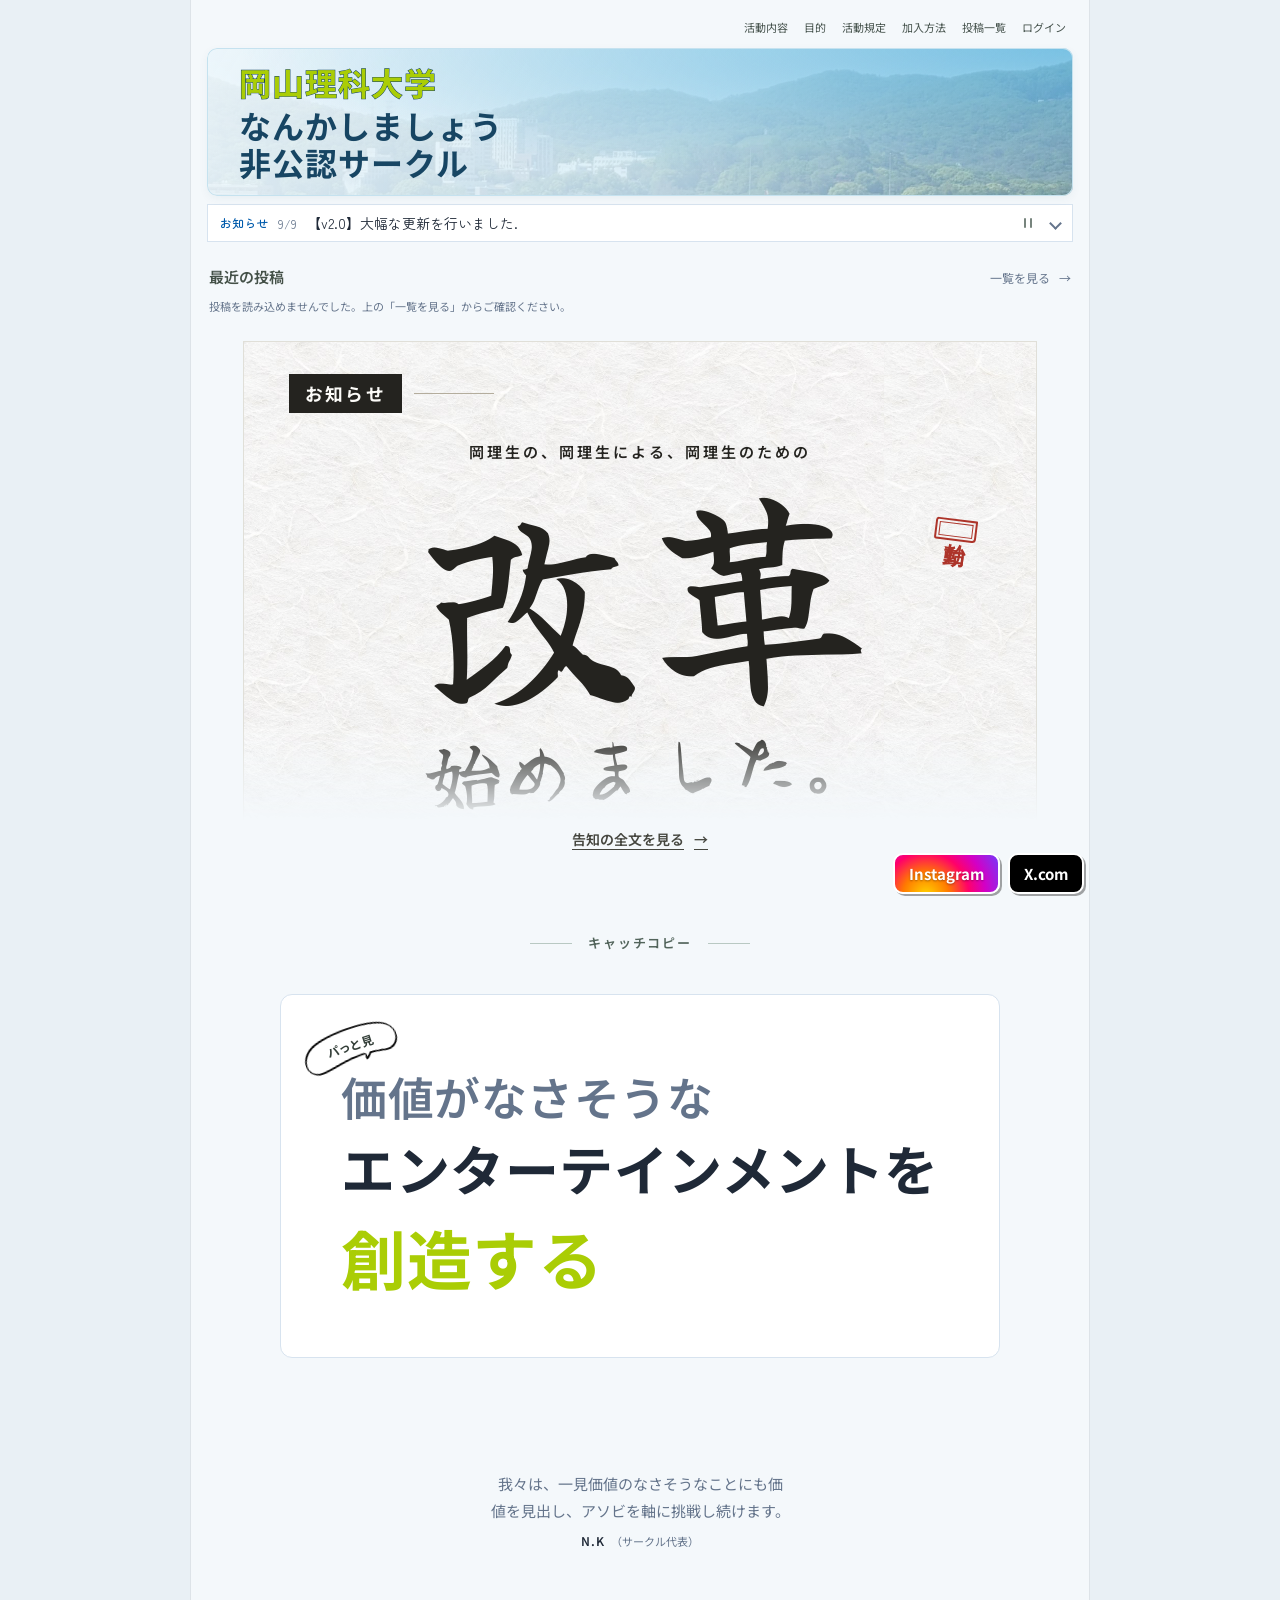
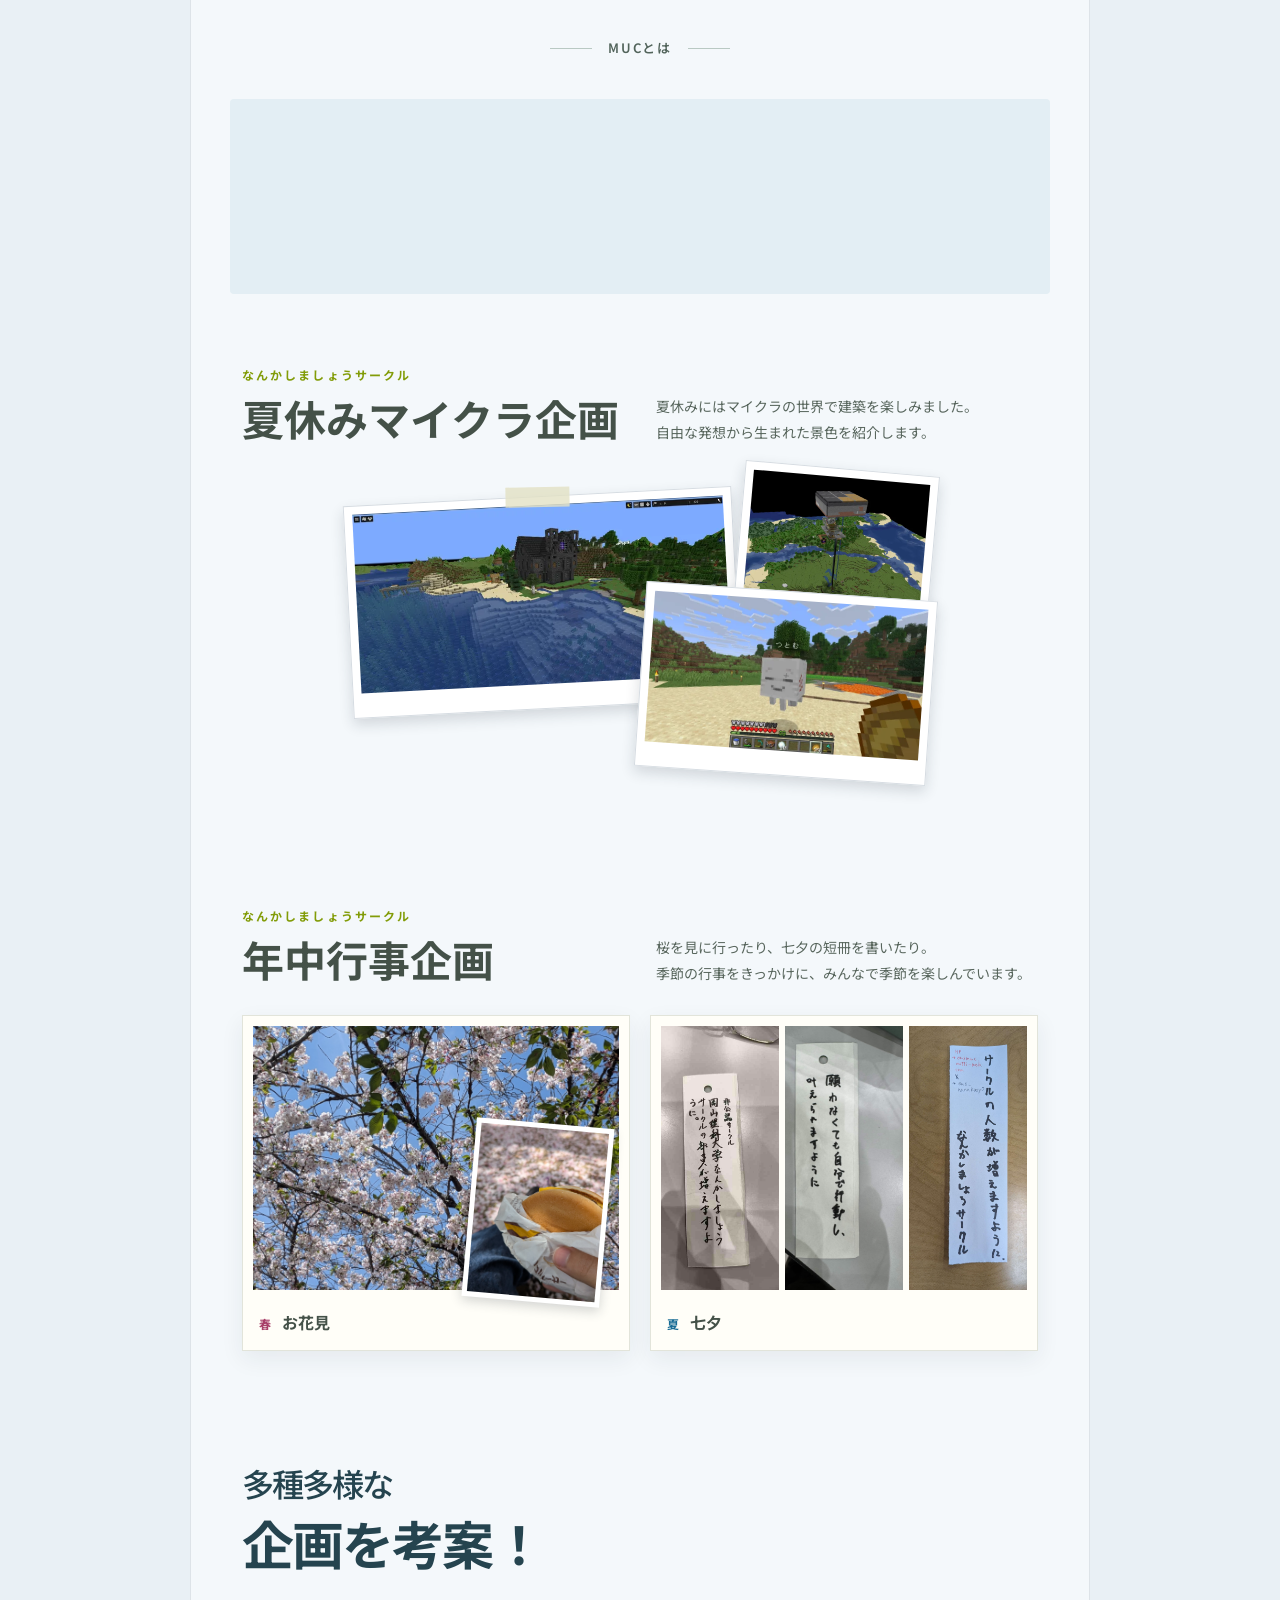
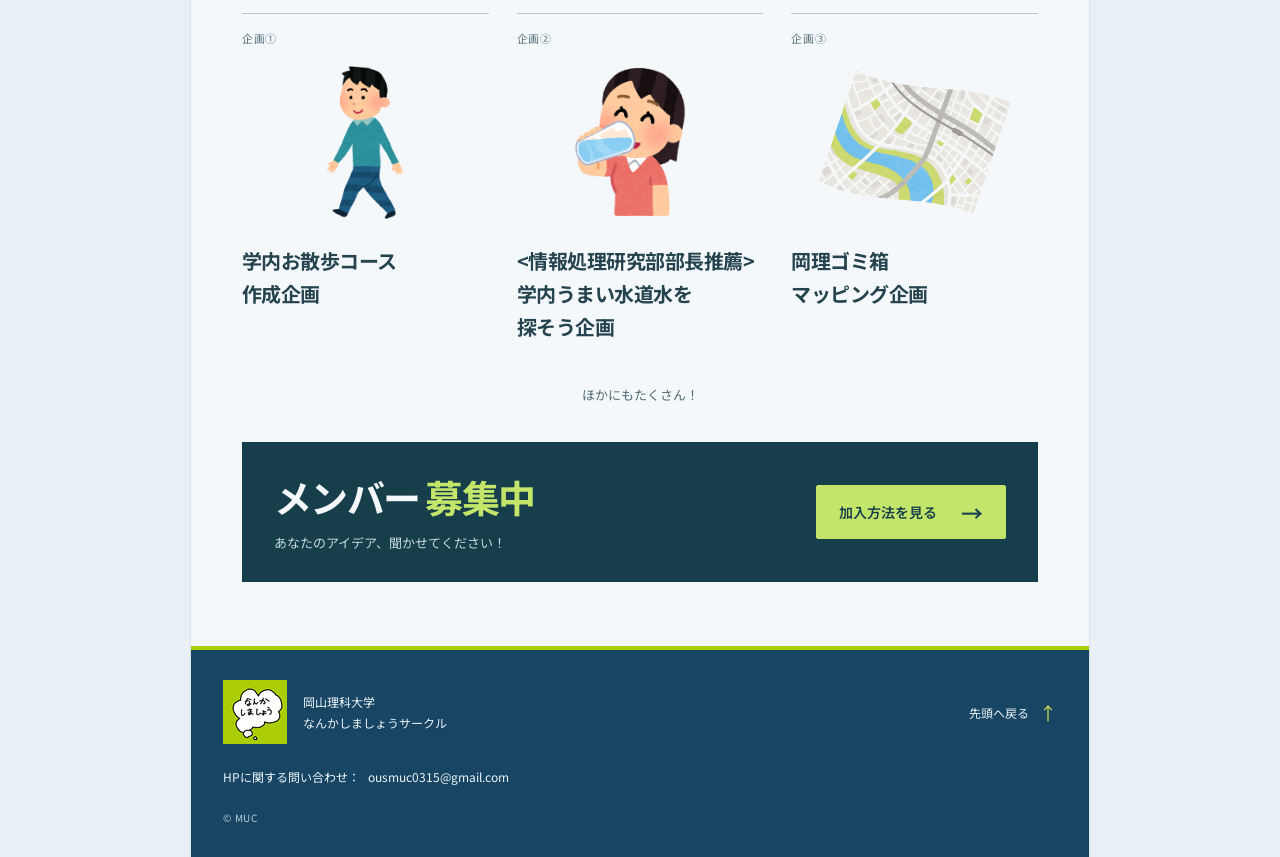
==== commit 4047afbf: "Remove unused code and clarify photo filenames" ====
--- a/index.html
+++ b/index.html
@@ -227,7 +227,7 @@
         <div class="minecraft-collage">
           <a
             class="minecraft-photo minecraft-photo-main"
-            href="./image/minecraft/image1.png"
+            href="./image/minecraft/seaside-building.png"
             target="_blank"
             rel="noopener noreferrer"
             aria-label="海辺の建物の写真を原寸で開く（新しいタブ）"
@@ -235,11 +235,11 @@
             <picture>
               <source
                 type="image/webp"
-                srcset="./image/minecraft/image1-640.webp 640w, ./image/minecraft/image1-1120.webp 1120w"
+                srcset="./image/minecraft/seaside-building-640.webp 640w, ./image/minecraft/seaside-building-1120.webp 1120w"
                 sizes="(max-width: 600px) 88vw, (max-width: 900px) 62vw, 540px"
               >
               <img
-                src="./image/minecraft/image1-1120.jpg"
+                src="./image/minecraft/seaside-building-1120.jpg"
                 width="2556"
                 height="1230"
                 alt="マイクラの海辺に建つ、黒い石の大きな建物"
@@ -251,7 +251,7 @@
 
           <a
             class="minecraft-photo minecraft-photo-tower"
-            href="./image/minecraft/image2.png"
+            href="./image/minecraft/sky-tower.png"
             target="_blank"
             rel="noopener noreferrer"
             aria-label="高い建築物の写真を原寸で開く（新しいタブ）"
@@ -259,11 +259,11 @@
             <picture>
               <source
                 type="image/webp"
-                srcset="./image/minecraft/image2-640.webp 640w, ./image/minecraft/image2-1120.webp 1120w"
+                srcset="./image/minecraft/sky-tower-640.webp 640w, ./image/minecraft/sky-tower-1120.webp 1120w"
                 sizes="(max-width: 600px) 38vw, (max-width: 900px) 31vw, 270px"
               >
               <img
-                src="./image/minecraft/image2-1120.jpg"
+                src="./image/minecraft/sky-tower-1120.jpg"
                 width="1167"
                 height="1050"
                 alt="マイクラの地形を見下ろす、高く伸びた大きな建築物"
@@ -275,7 +275,7 @@
 
           <a
             class="minecraft-photo minecraft-photo-friend"
-            href="./image/minecraft/image0.png"
+            href="./image/minecraft/tsutomu-ghast.png"
             target="_blank"
             rel="noopener noreferrer"
             aria-label="つとむの写真を原寸で開く（新しいタブ）"
@@ -283,11 +283,11 @@
             <picture>
               <source
                 type="image/webp"
-                srcset="./image/minecraft/image0-640.webp 640w, ./image/minecraft/image0-1120.webp 1120w"
+                srcset="./image/minecraft/tsutomu-ghast-640.webp 640w, ./image/minecraft/tsutomu-ghast-1120.webp 1120w"
                 sizes="(max-width: 600px) 60vw, (max-width: 900px) 46vw, 400px"
               >
               <img
-                src="./image/minecraft/image0-1120.jpg"
+                src="./image/minecraft/tsutomu-ghast-1120.jpg"
                 width="1920"
                 height="1057"
                 alt="マイクラで「つとむ」と名付けられたガスト"
@@ -313,11 +313,11 @@
       <div class="home-seasonal-gallery">
         <figure class="home-seasonal-event home-seasonal-spring">
           <div class="home-seasonal-spring-photos">
-            <a href="./image/nenntyu/HFuf7AFawAAnU4_.jpg" target="_blank" rel="noopener noreferrer" aria-label="桜の写真を原寸で開く（新しいタブ）">
-              <img src="./image/nenntyu/HFuf7AFawAAnU4_.jpg" width="2048" height="1152" alt="青空の下に咲く桜" loading="lazy" decoding="async">
+            <a href="./image/nenntyu/cherry-blossoms.jpg" target="_blank" rel="noopener noreferrer" aria-label="桜の写真を原寸で開く（新しいタブ）">
+              <img src="./image/nenntyu/cherry-blossoms.jpg" width="2048" height="1152" alt="青空の下に咲く桜" loading="lazy" decoding="async">
             </a>
-            <a href="./image/nenntyu/HFuf6sWbQAA2DCO.jpg" target="_blank" rel="noopener noreferrer" aria-label="桜の下で食べたハンバーガーの写真を原寸で開く（新しいタブ）">
-              <img src="./image/nenntyu/HFuf6sWbQAA2DCO.jpg" width="1152" height="2048" alt="桜の花びらが散る場所で食べたハンバーガー" loading="lazy" decoding="async">
+            <a href="./image/nenntyu/hanami-hamburger.jpg" target="_blank" rel="noopener noreferrer" aria-label="桜の下で食べたハンバーガーの写真を原寸で開く（新しいタブ）">
+              <img src="./image/nenntyu/hanami-hamburger.jpg" width="1152" height="2048" alt="桜の花びらが散る場所で食べたハンバーガー" loading="lazy" decoding="async">
             </a>
           </div>
           <figcaption><span>春</span> お花見</figcaption>
@@ -325,14 +325,14 @@
 
         <figure class="home-seasonal-event home-seasonal-summer">
           <div class="home-seasonal-wishes">
-            <a href="./image/nenntyu/IMG_20260630_144523238.jpg" target="_blank" rel="noopener noreferrer" aria-label="七夕の短冊の写真を原寸で開く（新しいタブ）">
-              <img src="./image/nenntyu/IMG_20260630_144523238.jpg" width="768" height="1020" alt="サークルへの願いを書いた七夕の短冊" loading="lazy" decoding="async">
+            <a href="./image/nenntyu/tanabata-club-wish.jpg" target="_blank" rel="noopener noreferrer" aria-label="七夕の短冊の写真を原寸で開く（新しいタブ）">
+              <img src="./image/nenntyu/tanabata-club-wish.jpg" width="768" height="1020" alt="サークルへの願いを書いた七夕の短冊" loading="lazy" decoding="async">
             </a>
-            <a href="./image/nenntyu/IMG_9654.jpg" target="_blank" rel="noopener noreferrer" aria-label="七夕の短冊の写真を原寸で開く（新しいタブ）">
-              <img src="./image/nenntyu/IMG_9654.jpg" width="2160" height="2880" alt="自分で行動したいという願いを書いた七夕の短冊" loading="lazy" decoding="async">
+            <a href="./image/nenntyu/tanabata-action-wish.jpg" target="_blank" rel="noopener noreferrer" aria-label="七夕の短冊の写真を原寸で開く（新しいタブ）">
+              <img src="./image/nenntyu/tanabata-action-wish.jpg" width="2160" height="2880" alt="自分で行動したいという願いを書いた七夕の短冊" loading="lazy" decoding="async">
             </a>
-            <a href="./image/nenntyu/PXL_20260707_0341211442.jpg" target="_blank" rel="noopener noreferrer" aria-label="七夕の短冊の写真を原寸で開く（新しいタブ）">
-              <img src="./image/nenntyu/PXL_20260707_0341211442.jpg" width="3000" height="4000" alt="サークルの人数が増えるよう願った七夕の短冊" loading="lazy" decoding="async">
+            <a href="./image/nenntyu/tanabata-members-wish.jpg" target="_blank" rel="noopener noreferrer" aria-label="七夕の短冊の写真を原寸で開く（新しいタブ）">
+              <img src="./image/nenntyu/tanabata-members-wish.jpg" width="3000" height="4000" alt="サークルの人数が増えるよう願った七夕の短冊" loading="lazy" decoding="async">
             </a>
           </div>
           <figcaption><span>夏</span> 七夕</figcaption>
--- a/css/main.css
+++ b/css/main.css
@@ -5,7 +5,6 @@
   --blue: #005bac;
   --cyan: #00a0e9;
   --lime: #aacd05;
-  --officer-yellow: #c79200;
   --text: #1f2937;
   --muted: #64748b;
   --page: #f4f8fb;
@@ -444,47 +443,7 @@
 
 .member-row b { margin-right: 8px; }
 
-.representative,
-.officer,
-.member { display: inline-block; }
-
-.representative {
-  color: var(--blue);
-  font-weight: 700;
-}
-
-.officer {
-  color: var(--officer-yellow);
-  font-weight: 700;
-}
-
-.member { color: #3a9700; }
-
-@keyframes blink {
-  50% { opacity: 0.35; }
-}
-
-.blink-link {
-  margin-left: 10px;
-  color: var(--danger-light);
-  font-weight: 700;
-  animation: blink 1.2s infinite;
-}
-
 /* ===== お知らせ・本文枠 ===== */
-.top-news {
-  display: flex;
-  align-items: flex-start;
-  flex-wrap: wrap;
-  gap: 30px;
-}
-
-.news {
-  flex: 1;
-  max-width: 360px;
-}
-
-.news h2,
 .login-area h2,
 .post-create-area h2,
 .public-post h2 {
@@ -540,11 +499,8 @@
 }
 
 .small { font-size: 12px; }
-.normal { font-size: 16px; }
-.big { font-size: 24px; }
 
 /* ===== 画面右下リンク ===== */
-.fixed-wrapper,
 .link-wrapper {
   position: fixed;
   left: 50%;
@@ -639,11 +595,6 @@
   font-size: 16px;
 }
 
-.admin-attachment-field input[type="file"] {
-  padding: 8px;
-  cursor: pointer;
-}
-
 .upload-help {
   margin: 7px 0 0;
   color: var(--muted);
@@ -810,21 +761,6 @@
 .post-submit-button:active { transform: translateY(1px); }
 
 /* ===== 管理画面・投稿管理 ===== */
-.admin-menu { max-height: none; }
-
-.admin-menu ul {
-  margin: 0;
-  padding-left: 24px;
-}
-
-.admin-menu li { margin: 10px 0; }
-
-.admin-menu a {
-  color: var(--blue);
-  font-size: 16px;
-  font-weight: 700;
-}
-
 .post-management,
 .post-create-area {
   width: 100%;
@@ -1127,7 +1063,6 @@
 
 .public-post h2,
 .post-list-card h2,
-.latest-post-card h3,
 .admin-post-card h3 {
   font-family: var(--post-title-font);
   font-weight: 700;
@@ -1174,62 +1109,6 @@
 
 .share-button:hover { opacity: 0.8; }
 
-/* ===== 活動内容・企画一覧 ===== */
-.activity-project-section {
-  width: 100%;
-  margin-top: 24px;
-  padding-top: 4px;
-}
-
-.activity-section-title {
-  display: flex;
-  align-items: baseline;
-  justify-content: space-between;
-  gap: 14px;
-  border-bottom: 3px solid var(--cyan);
-}
-
-.activity-section-title h2 {
-  margin: 0 0 6px;
-  color: var(--blue);
-  font-family: var(--post-title-font);
-}
-
-.activity-section-title p {
-  margin: 0 0 7px;
-  color: var(--muted);
-  font-size: 12px;
-}
-
-.activity-empty-state p {
-  margin: 0;
-}
-
-.activity-project-card > summary {
-  display: flex;
-  align-items: center;
-  justify-content: space-between;
-  gap: 16px;
-  font-family: var(--post-title-font);
-}
-
-.activity-project-card > summary time {
-  flex: 0 0 auto;
-  font-family: var(--site-font);
-  font-size: 12px;
-  font-weight: 400;
-  opacity: 0.85;
-}
-
-.activity-project-content {
-  margin-top: 0;
-}
-
-.activity-project-actions {
-  margin: 16px 0 0;
-  text-align: right;
-}
-
 /* ===== スマホ ===== */
 @media (max-width: 500px) {
   .site-wrapper {
@@ -1238,7 +1117,6 @@
     border-inline: 0;
   }
 
-  .top-news { gap: 12px; }
   .newsbox { max-height: 500px; }
 
   .post-management-title {
@@ -1267,17 +1145,6 @@
     grid-template-columns: 1fr;
   }
 
-  .activity-section-title,
-  .activity-project-card > summary {
-    align-items: flex-start;
-    flex-direction: column;
-    gap: 3px;
-  }
-
-  .activity-project-actions .post-detail-link {
-    width: 100%;
-    text-align: center;
-  }
 }
 
 
@@ -1786,10 +1653,6 @@
 }
 
 @media (min-width: 761px) {
-  .home-catchcopy {
-    padding: 0;
-  }
-
   .home-catchcopy-main {
     padding: 56px 32px 52px;
   }
@@ -2199,65 +2062,7 @@
   .home-footer-top span { font-size: 16px; }
 }
 
-/* Home: latest posts and news. */
-.home-panels {
-  display: grid;
-  grid-template-columns: minmax(0, 1fr);
-  align-items: start;
-  gap: 20px;
-  margin-top: 20px;
-  padding-bottom: 64px;
-}
-
-.home-panel {
-  min-width: 0;
-}
-
-.home-panel > h2 {
-  margin: 0 0 8px;
-  color: var(--blue);
-  border-bottom: 3px solid var(--cyan);
-  font-family: var(--site-font);
-}
-
-.latest-post-card {
-  min-width: 0;
-  padding: 16px 18px;
-  box-sizing: border-box;
-  background: var(--panel);
-  border: 1px solid var(--line);
-  border-left: 6px solid var(--cyan);
-}
-
-.latest-post-card h3 {
-  margin: 0 0 6px;
-  color: var(--blue);
-  font-size: 22px;
-  overflow-wrap: anywhere;
-}
-
-.latest-post-date {
-  margin: 0 0 14px;
-  color: var(--muted);
-  font-size: 12px;
-}
-
-.latest-post-body {
-  line-height: 1.8;
-  overflow-wrap: anywhere;
-}
-
-.latest-post-actions {
-  display: flex;
-  align-items: center;
-  justify-content: flex-end;
-  flex-wrap: wrap;
-  gap: 10px;
-  margin-top: 18px;
-}
-
 .post-detail-link,
-.all-posts-link,
 .recruitment-link {
   display: inline-flex;
   align-items: center;
@@ -2278,7 +2083,6 @@
 }
 
 .post-detail-link::after,
-.all-posts-link::after,
 .recruitment-link::after {
   content: "";
   flex: 0 0 auto;
@@ -2290,21 +2094,18 @@
 }
 
 .post-detail-link:hover,
-.all-posts-link:hover,
 .recruitment-link:hover {
   background: #004a8f;
   border-color: #004a8f;
 }
 
 .post-detail-link:focus-visible,
-.all-posts-link:focus-visible,
 .recruitment-link:focus-visible {
   outline: 3px solid var(--cyan);
   outline-offset: 3px;
 }
 
 .post-detail-link:active,
-.all-posts-link:active,
 .recruitment-link:active {
   background: #003d75;
   border-color: #003d75;
@@ -2527,17 +2328,7 @@
 }
 
 @media (max-width: 500px) {
-  .latest-post-card {
-    padding: 13px 12px;
-  }
-
-  .latest-post-actions {
-    align-items: stretch;
-    flex-direction: column;
-  }
-
-  .post-detail-link,
-  .all-posts-link {
+  .post-detail-link {
     width: 100%;
     text-align: center;
   }
--- a/css/home-projects.css
+++ b/css/home-projects.css
@@ -14,13 +14,6 @@
   margin-bottom: 36px;
 }
 
-.home-projects-eyebrow {
-  margin: 0 0 20px;
-  font-size: 12px;
-  font-weight: 500;
-  letter-spacing: .08em;
-}
-
 .home-other-projects h2 {
   margin: 0;
   color: inherit;
@@ -35,14 +28,6 @@
   margin-bottom: 4px;
   font-size: .62em;
   font-weight: 500;
-}
-
-.home-projects-intro {
-  margin: 0;
-  padding-bottom: 8px;
-  color: #647780;
-  font-size: 13px;
-  line-height: 1.9;
 }
 
 .home-projects-list {
@@ -91,20 +76,6 @@
   font-weight: 700;
   line-height: 1.65;
   letter-spacing: -.025em;
-}
-
-.home-project-description {
-  margin: 12px 0 0;
-  color: #647780;
-  font-size: 13px;
-  line-height: 1.9;
-}
-
-.home-project-note {
-  margin: 10px 0 0;
-  color: #647780;
-  font-size: 10px;
-  line-height: 1.8;
 }
 
 .home-other-projects-more {
@@ -193,8 +164,6 @@
 
 @media (max-width: 600px) {
   .home-other-projects-heading { display: block; margin-bottom: 28px; }
-  .home-projects-eyebrow { margin-bottom: 16px; font-size: 11px; }
-  .home-projects-intro { margin-top: 18px; padding-bottom: 0; font-size: 12px; }
   .home-projects-list { grid-template-columns: minmax(0, 1fr); gap: 24px; }
   .home-projects-list > li {
     display: grid;
@@ -205,8 +174,6 @@
   .home-project-label { grid-area: label; margin-bottom: 14px; }
   .home-project-art { grid-area: art; align-self: center; height: 110px; margin: 0; }
   .home-projects-list h3 { grid-area: title; align-self: end; font-size: 17px; }
-  .home-project-description { grid-area: description; margin-top: 8px; font-size: 12px; }
-  .home-project-note { grid-area: note; font-size: 9px; }
   .home-other-projects-more { margin-top: 32px; font-size: 12px; }
   .home-recruitment {
     flex-direction: column;
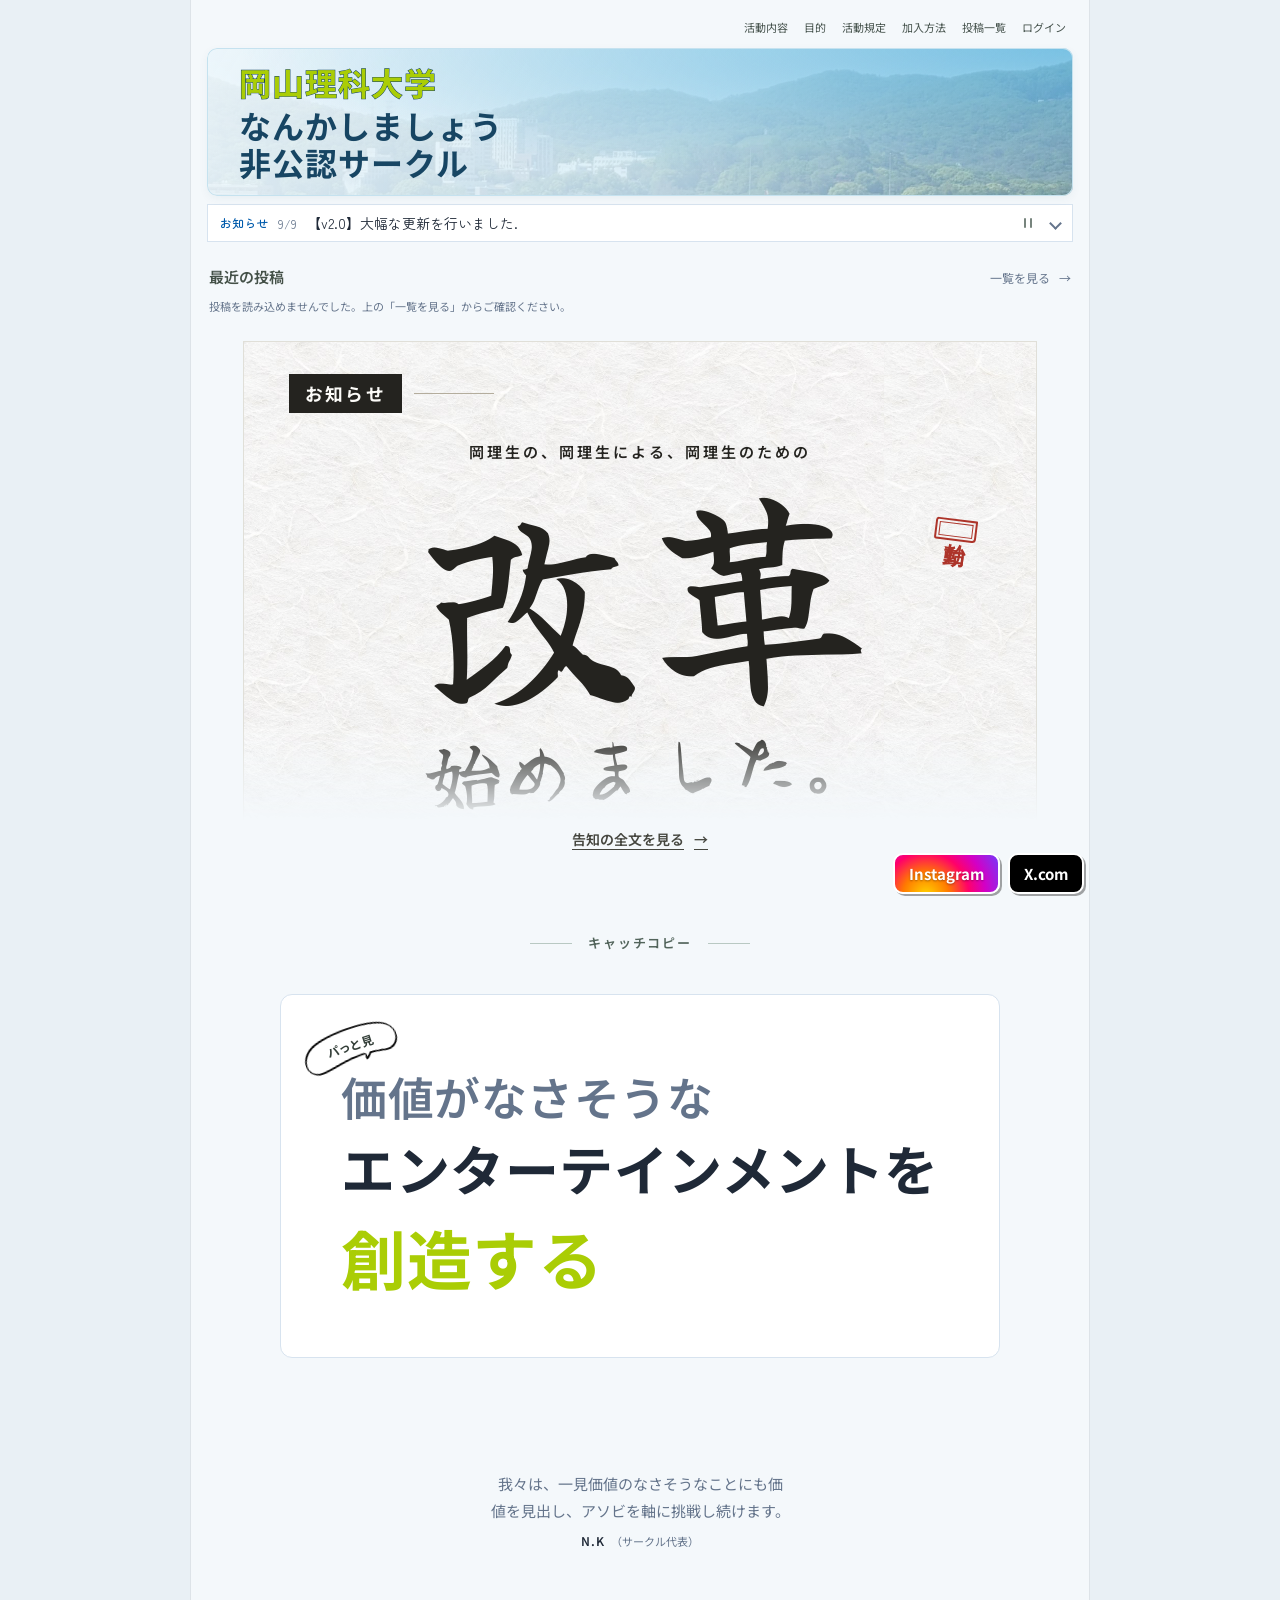
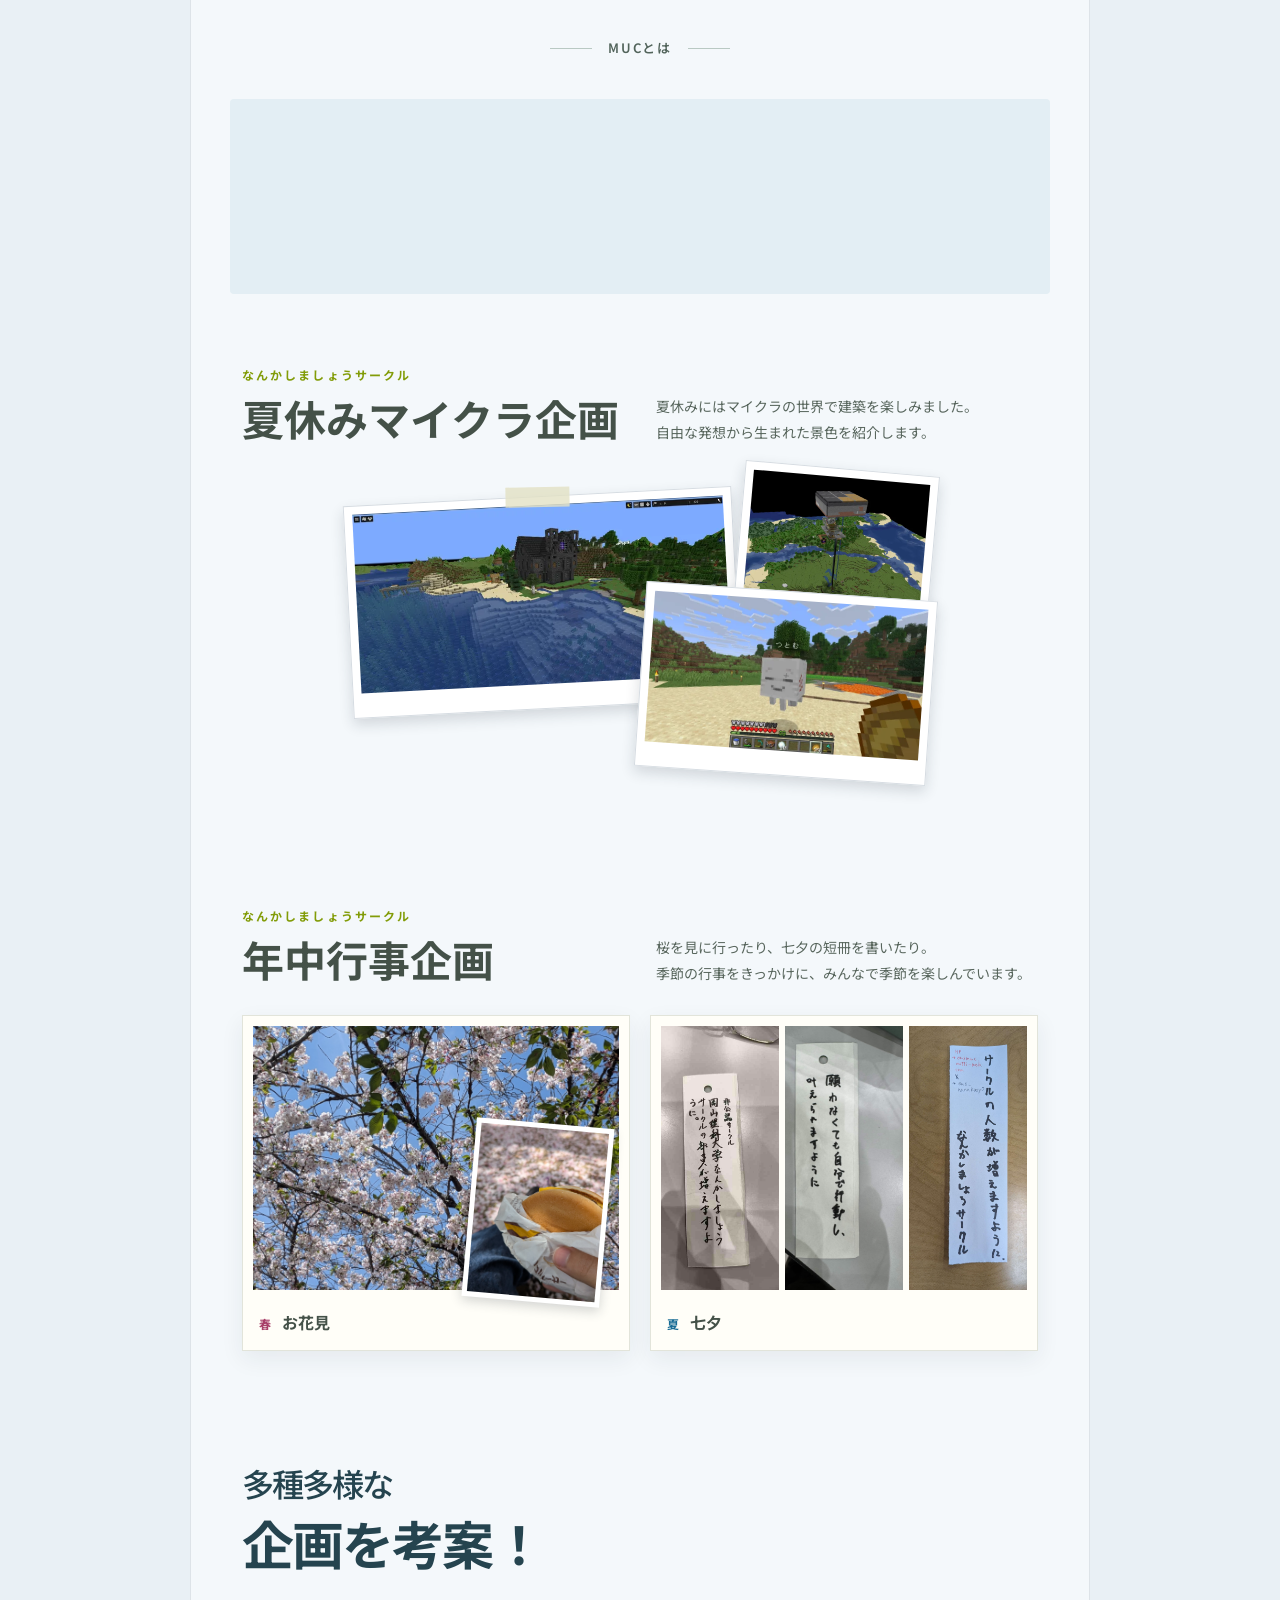
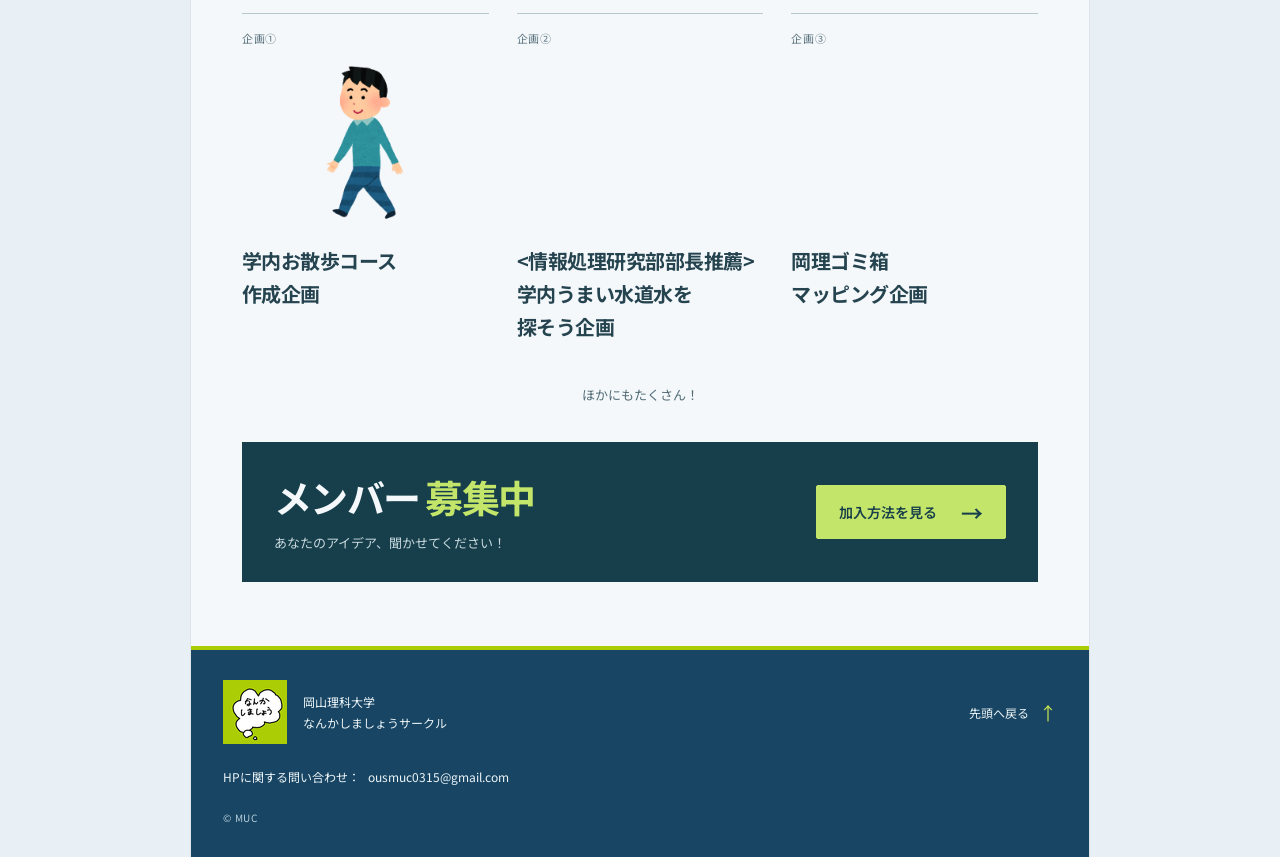
==== commit e86d3335: "Share post date formatting and clarify image names" ====
--- a/index.html
+++ b/index.html
@@ -6,7 +6,7 @@
   <link rel="preconnect" href="https://fonts.gstatic.com" crossorigin>
   <link rel="stylesheet" href="https://fonts.googleapis.com/css2?family=Noto+Sans+JP:wght@400;600;700;900&amp;family=Zen+Maru+Gothic:wght@400;500&amp;display=swap">
 
-  <link rel="stylesheet" href="css/main.css?v=20261003-6">
+  <link rel="stylesheet" href="css/main.css?v=20261003-7">
   <link rel="stylesheet" href="css/home-projects.css?v=20261003-3">
   <link rel="preload" href="font/reform-yuji-boku.woff2" as="font" type="font/woff2" crossorigin>
   <link rel="stylesheet" href="css/reform.css?v=20261003-1">
--- a/css/main.css
+++ b/css/main.css
@@ -66,7 +66,7 @@
   background:
     radial-gradient(ellipse at right top, rgb(88 183 224 / 65%), transparent 68%),
     linear-gradient(120deg, rgb(240 249 253 / 94%) 0%, rgb(213 237 248 / 80%) 55%, rgb(179 222 241 / 35%) 100%),
-    url("../image/bg_image.jpg") left 32% / cover no-repeat;
+    url("../image/university-campus.jpg") left 32% / cover no-repeat;
   border-left: 0;
   border-radius: 10px;
   box-shadow: inset 0 0 0 1px #c5e2ef, 0 3px 10px rgb(23 69 99 / 5%);
@@ -1524,7 +1524,7 @@
   padding: 0 0 3px;
   box-sizing: border-box;
   color: #35403a;
-  background: url("../image/m_e1407_0.png") center / contain no-repeat;
+  background: url("../image/catchcopy-speech-bubble.png") center / contain no-repeat;
   font-family: inherit;
   font-size: 12px;
   font-weight: 700;
